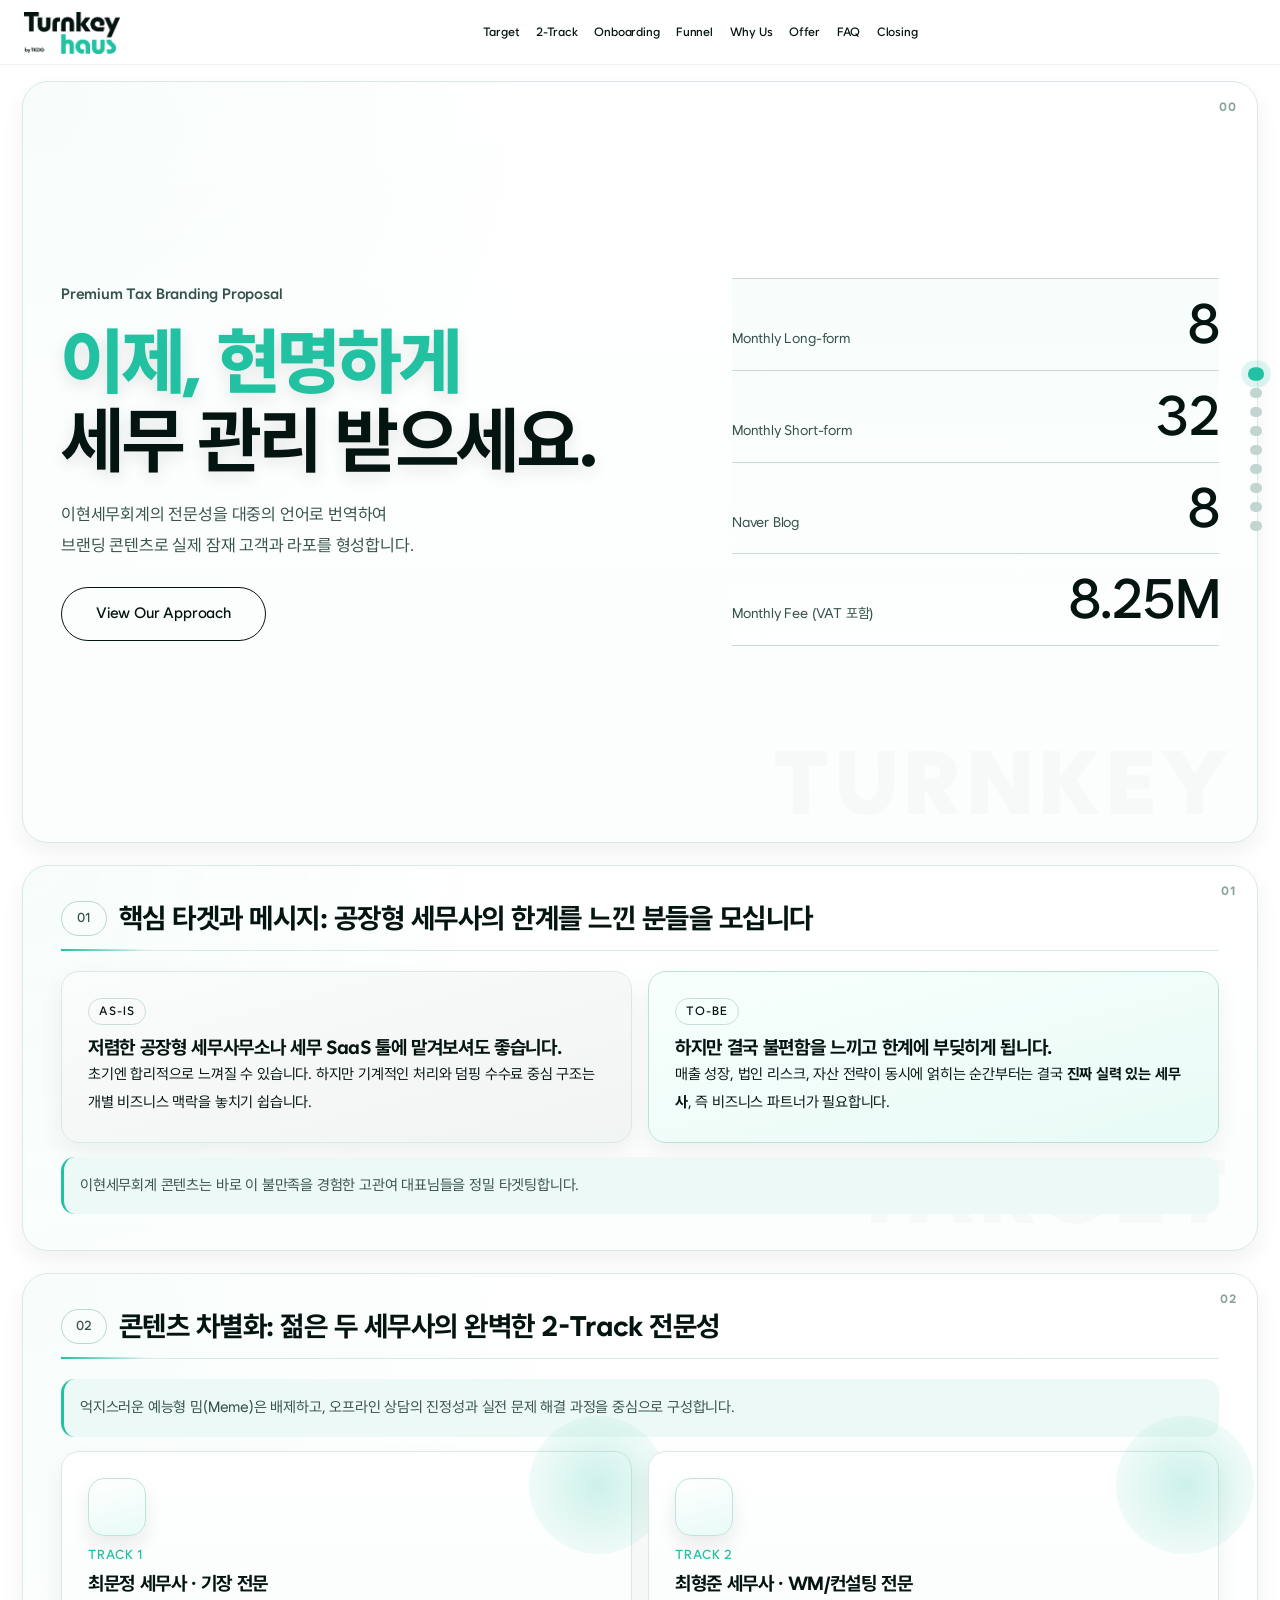
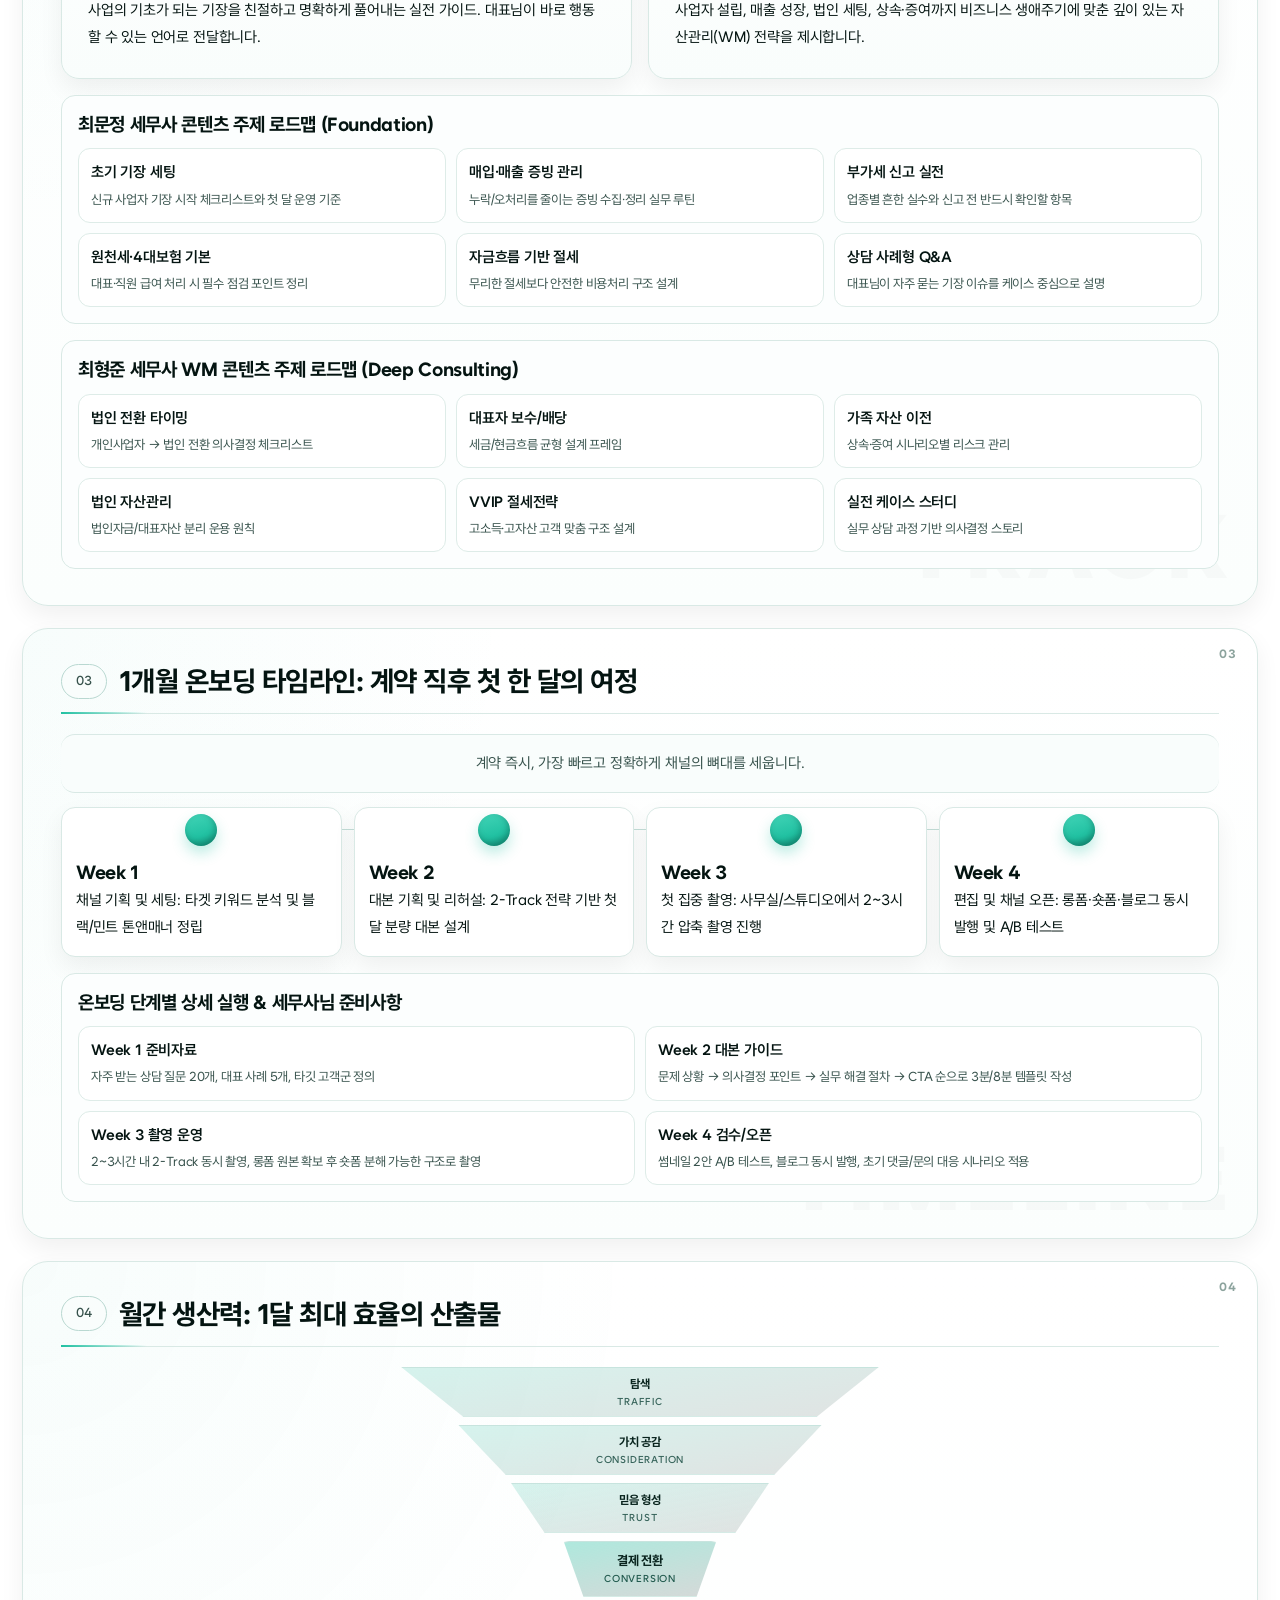
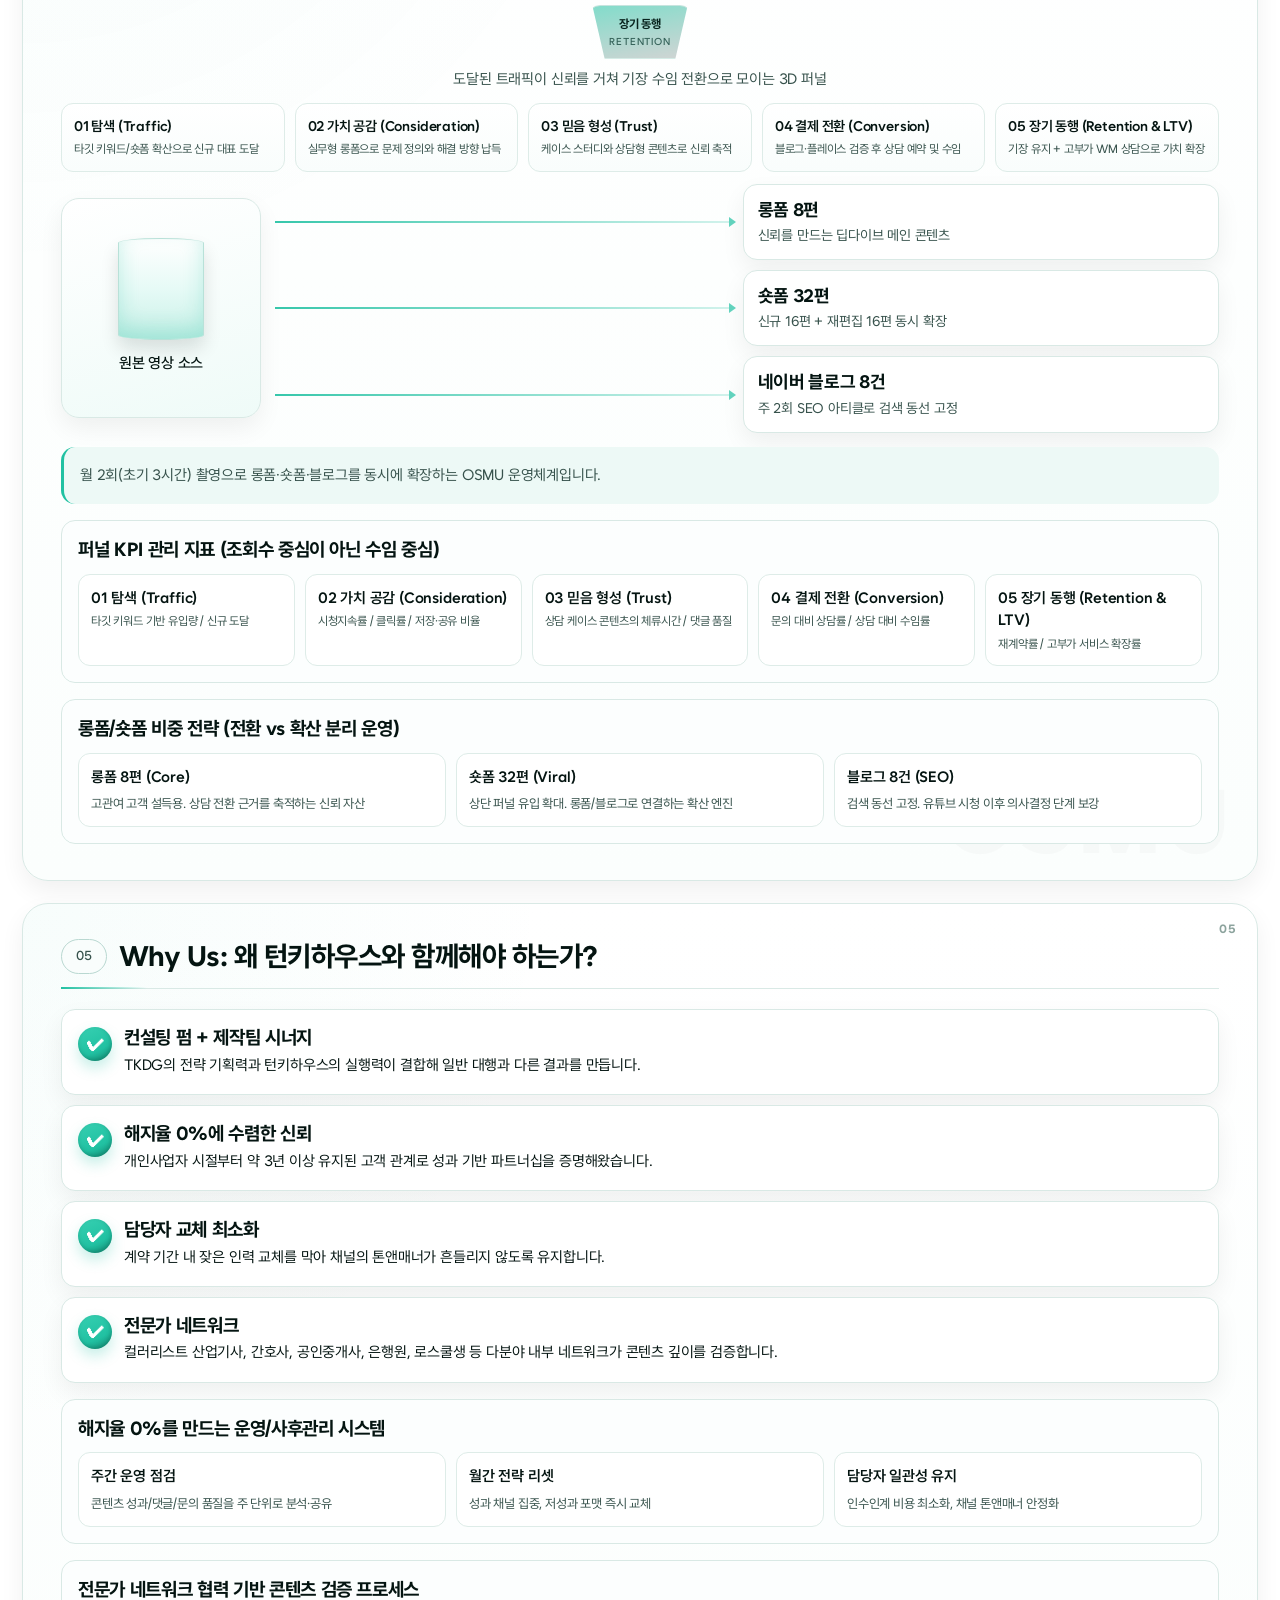
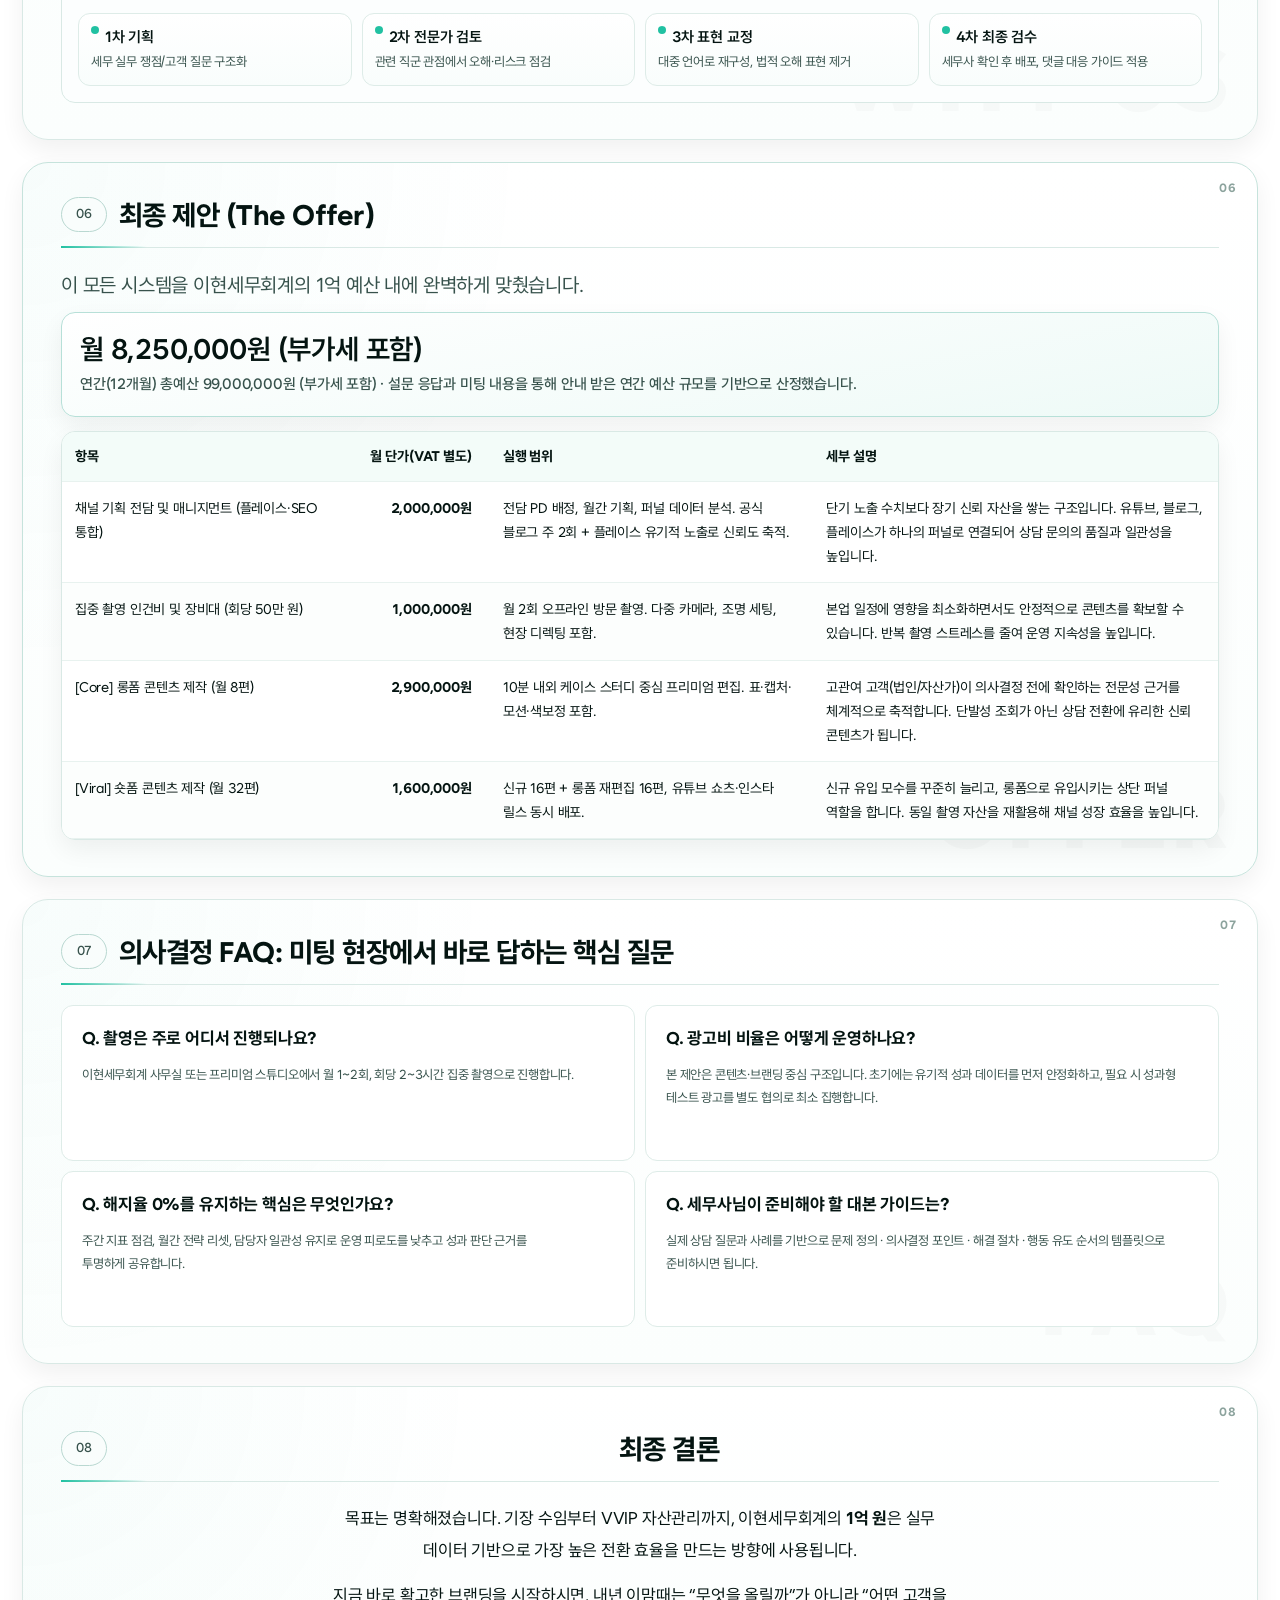
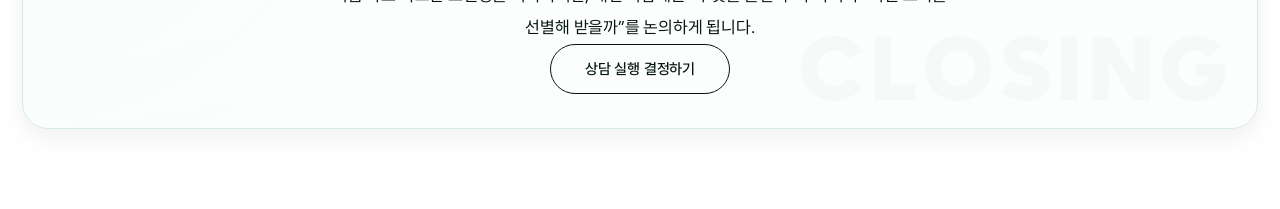
==== leehyun-action-homepage/index.html @ c711d257 "Add files via upload" ====
<!doctype html>
<html lang="ko">
  <head>
    <meta charset="UTF-8" />
    <meta name="viewport" content="width=device-width, initial-scale=1.0" />
    <title>이현세무회계 프리미엄 브랜딩 제안서 | Turnkey haus</title>
    <meta
      name="description"
      content="이현세무회계 프리미엄 브랜딩 제안서. 화이트 미니멀, 3D 시각화, 월간 산출·온보딩·최종 견적까지 한 페이지로 정리한 실행형 제안서입니다."
    />
    <link
      rel="preload"
      href="./assets/fonts/WantedSans-Regular.otf"
      as="font"
      type="font/otf"
    />
    <link
      rel="preload"
      href="./assets/fonts/WantedSans-Medium.otf"
      as="font"
      type="font/otf"
    />
    <link
      rel="preload"
      href="./assets/fonts/WantedSans-Bold.otf"
      as="font"
      type="font/otf"
    />
    <link
      rel="preload"
      href="./assets/img/turnkey-rebranding.png"
      as="image"
      type="image/png"
    />
    <link rel="stylesheet" href="./styles.css" />
  </head>
  <body>
    <div class="scroll-progress" aria-hidden="true">
      <span id="progressBar"></span>
    </div>

    <header class="top-nav" aria-label="섹션 내비게이션">
      <a class="brand" href="#hero" aria-label="Turnkey haus">
        <img
          class="brand__logo"
          src="./assets/img/turnkey-rebranding.png"
          alt="Turnkey haus by TKDG"
        />
      </a>
      <button
        class="top-nav__toggle"
        id="navToggle"
        type="button"
        aria-label="메뉴 열기"
        aria-controls="topMenu"
        aria-expanded="false"
      >
        <span></span>
        <span></span>
        <span></span>
      </button>
      <nav class="top-nav__menu" id="topMenu">
        <a href="#s1">Target</a>
        <a href="#s2">2-Track</a>
        <a href="#s3">Onboarding</a>
        <a href="#s4">Funnel</a>
        <a href="#s5">Why Us</a>
        <a href="#s6">Offer</a>
        <a href="#s7">FAQ</a>
        <a href="#s8">Closing</a>
      </nav>
    </header>

    <nav class="side-rail" id="sideRail" aria-label="섹션 빠른 이동"></nav>

    <main class="page">
      <section
        id="hero"
        class="section hero reveal"
        data-mark="TURNKEY"
        data-step="00"
        data-nav="Main"
      >
        <div class="hero-grid">
          <div class="hero-copy">
            <p class="hero__kicker">Premium Tax Branding Proposal</p>
            <h1 class="hero__headline">
              <span class="hero__line hero__line--accent">이제, 현명하게</span>
              <span class="hero__line">세무 관리 받으세요.</span>
            </h1>
            <p class="hero__sub">
              이현세무회계의 전문성을 대중의 언어로 번역하여<br />
              브랜딩 콘텐츠로 실제 잠재 고객과 라포를 형성합니다.
            </p>
            <a class="hero-cta" href="#s1">View Our Approach</a>
          </div>

          <aside class="hero-stats" aria-label="핵심 수치">
            <article class="hero-stat">
              <p>Monthly Long-form</p>
              <strong>8</strong>
            </article>
            <article class="hero-stat">
              <p>Monthly Short-form</p>
              <strong>32</strong>
            </article>
            <article class="hero-stat">
              <p>Naver Blog</p>
              <strong>8</strong>
            </article>
            <article class="hero-stat">
              <p>Monthly Fee (VAT 포함)</p>
              <strong>8.25M</strong>
            </article>
          </aside>
        </div>
      </section>

      <section
        id="s1"
        class="section reveal"
        data-mark="TARGET"
        data-step="01"
        data-nav="Target"
      >
        <header class="section-head">
          <p class="section-head__num">01</p>
          <h2>핵심 타겟과 메시지: 공장형 세무사의 한계를 느낀 분들을 모십니다</h2>
        </header>

        <div class="ab">
          <article class="ab-card ab-card--asis">
            <p class="ab-card__tag">AS-IS</p>
            <h3>저렴한 공장형 세무사무소나 세무 SaaS 툴에 맡겨보셔도 좋습니다.</h3>
            <p>
              초기엔 합리적으로 느껴질 수 있습니다. 하지만 기계적인 처리와
              덤핑 수수료 중심 구조는 개별 비즈니스 맥락을 놓치기 쉽습니다.
            </p>
          </article>

          <article class="ab-card ab-card--tobe">
            <p class="ab-card__tag">TO-BE</p>
            <h3>하지만 결국 불편함을 느끼고 한계에 부딪히게 됩니다.</h3>
            <p>
              매출 성장, 법인 리스크, 자산 전략이 동시에 얽히는 순간부터는
              결국 <strong>진짜 실력 있는 세무사</strong>, 즉 비즈니스 파트너가
              필요합니다.
            </p>
          </article>
        </div>

        <p class="note">
          이현세무회계 콘텐츠는 바로 이 불만족을 경험한 고관여 대표님들을
          정밀 타겟팅합니다.
        </p>
      </section>

      <section
        id="s2"
        class="section reveal"
        data-mark="TRACK"
        data-step="02"
        data-nav="2-Track"
      >
        <header class="section-head">
          <p class="section-head__num">02</p>
          <h2>콘텐츠 차별화: 젊은 두 세무사의 완벽한 2-Track 전문성</h2>
        </header>
        <p class="note note--top">
          억지스러운 예능형 밈(Meme)은 배제하고, 오프라인 상담의 진정성과
          실전 문제 해결 과정을 중심으로 구성합니다.
        </p>

        <div class="tracks">
          <article class="track-card track-card--foundation">
            <div class="track-card__icon" aria-hidden="true">
              <svg
                class="track-card__icon-svg"
                viewBox="0 0 24 24"
                fill="none"
                xmlns="http://www.w3.org/2000/svg"
              >
                <rect x="3" y="4" width="8.5" height="16" rx="2.2" />
                <rect x="12.5" y="4" width="8.5" height="16" rx="2.2" />
                <path d="M12 5v15" />
              </svg>
            </div>
            <p class="track-card__label">Track 1</p>
            <h3>최문정 세무사 · 기장 전문</h3>
            <p>
              사업의 기초가 되는 기장을 친절하고 명확하게 풀어내는 실전
              가이드. 대표님이 바로 행동할 수 있는 언어로 전달합니다.
            </p>
          </article>

          <article class="track-card track-card--deep">
            <div class="track-card__icon" aria-hidden="true">
              <svg
                class="track-card__icon-svg"
                viewBox="0 0 24 24"
                fill="none"
                xmlns="http://www.w3.org/2000/svg"
              >
                <circle cx="12" cy="6.8" r="2.4" />
                <path d="M9 20h6" />
                <path
                  d="M8.2 20c0-2.2 1-3.9 2-4.9.6-.6.8-1.5.6-2.3l-.4-1.6h3.2l-.4 1.6c-.2.8 0 1.7.6 2.3 1 1 2 2.7 2 4.9"
                />
              </svg>
            </div>
            <p class="track-card__label">Track 2</p>
            <h3>최형준 세무사 · WM/컨설팅 전문</h3>
            <p>
              사업자 설립, 매출 성장, 법인 세팅, 상속·증여까지 비즈니스
              생애주기에 맞춘 깊이 있는 자산관리(WM) 전략을 제시합니다.
            </p>
          </article>
        </div>

        <div class="sub-block">
          <h3>최문정 세무사 콘텐츠 주제 로드맵 (Foundation)</h3>
          <div class="mini-grid mini-grid--3">
            <article>
              <p>초기 기장 세팅</p>
              <span>신규 사업자 기장 시작 체크리스트와 첫 달 운영 기준</span>
            </article>
            <article>
              <p>매입·매출 증빙 관리</p>
              <span>누락/오처리를 줄이는 증빙 수집·정리 실무 루틴</span>
            </article>
            <article>
              <p>부가세 신고 실전</p>
              <span>업종별 흔한 실수와 신고 전 반드시 확인할 항목</span>
            </article>
            <article>
              <p>원천세·4대보험 기본</p>
              <span>대표·직원 급여 처리 시 필수 점검 포인트 정리</span>
            </article>
            <article>
              <p>자금흐름 기반 절세</p>
              <span>무리한 절세보다 안전한 비용처리 구조 설계</span>
            </article>
            <article>
              <p>상담 사례형 Q&A</p>
              <span>대표님이 자주 묻는 기장 이슈를 케이스 중심으로 설명</span>
            </article>
          </div>
        </div>

        <div class="sub-block">
          <h3>최형준 세무사 WM 콘텐츠 주제 로드맵 (Deep Consulting)</h3>
          <div class="mini-grid mini-grid--3">
            <article>
              <p>법인 전환 타이밍</p>
              <span>개인사업자 → 법인 전환 의사결정 체크리스트</span>
            </article>
            <article>
              <p>대표자 보수/배당</p>
              <span>세금/현금흐름 균형 설계 프레임</span>
            </article>
            <article>
              <p>가족 자산 이전</p>
              <span>상속·증여 시나리오별 리스크 관리</span>
            </article>
            <article>
              <p>법인 자산관리</p>
              <span>법인자금/대표자산 분리 운용 원칙</span>
            </article>
            <article>
              <p>VVIP 절세전략</p>
              <span>고소득·고자산 고객 맞춤 구조 설계</span>
            </article>
            <article>
              <p>실전 케이스 스터디</p>
              <span>실무 상담 과정 기반 의사결정 스토리</span>
            </article>
          </div>
        </div>
      </section>

      <section
        id="s3"
        class="section reveal"
        data-mark="TIMELINE"
        data-step="03"
        data-nav="Onboarding"
      >
        <header class="section-head">
          <p class="section-head__num">03</p>
          <h2>1개월 온보딩 타임라인: 계약 직후 첫 한 달의 여정</h2>
        </header>

        <p class="note note--center">
          계약 즉시, 가장 빠르고 정확하게 채널의 뼈대를 세웁니다.
        </p>

        <div class="timeline">
          <article class="timeline-step">
            <h3>Week 1</h3>
            <p>채널 기획 및 세팅: 타겟 키워드 분석 및 블랙/민트 톤앤매너 정립</p>
          </article>
          <article class="timeline-step">
            <h3>Week 2</h3>
            <p>대본 기획 및 리허설: 2-Track 전략 기반 첫 달 분량 대본 설계</p>
          </article>
          <article class="timeline-step">
            <h3>Week 3</h3>
            <p>첫 집중 촬영: 사무실/스튜디오에서 2~3시간 압축 촬영 진행</p>
          </article>
          <article class="timeline-step">
            <h3>Week 4</h3>
            <p>편집 및 채널 오픈: 롱폼·숏폼·블로그 동시 발행 및 A/B 테스트</p>
          </article>
        </div>

        <div class="sub-block">
          <h3>온보딩 단계별 상세 실행 &amp; 세무사님 준비사항</h3>
          <div class="mini-grid mini-grid--2">
            <article>
              <p>Week 1 준비자료</p>
              <span>자주 받는 상담 질문 20개, 대표 사례 5개, 타깃 고객군 정의</span>
            </article>
            <article>
              <p>Week 2 대본 가이드</p>
              <span>
                문제 상황 → 의사결정 포인트 → 실무 해결 절차 → CTA 순으로
                3분/8분 템플릿 작성
              </span>
            </article>
            <article>
              <p>Week 3 촬영 운영</p>
              <span>
                2~3시간 내 2-Track 동시 촬영, 롱폼 원본 확보 후 숏폼 분해 가능한
                구조로 촬영
              </span>
            </article>
            <article>
              <p>Week 4 검수/오픈</p>
              <span>
                썸네일 2안 A/B 테스트, 블로그 동시 발행, 초기 댓글/문의 대응
                시나리오 적용
              </span>
            </article>
          </div>
        </div>
      </section>

      <section
        id="s4"
        class="section reveal"
        data-mark="OSMU"
        data-step="04"
        data-nav="Funnel"
      >
        <header class="section-head">
          <p class="section-head__num">04</p>
          <h2>월간 생산력: 1달 최대 효율의 산출물</h2>
        </header>

        <div class="funnel-wrap">
          <div class="funnel" aria-hidden="true">
            <span class="funnel-layer l1"><em>탐색</em><b>Traffic</b></span>
            <span class="funnel-layer l2"><em>가치 공감</em><b>Consideration</b></span>
            <span class="funnel-layer l3"><em>믿음 형성</em><b>Trust</b></span>
            <span class="funnel-layer l4"><em>결제 전환</em><b>Conversion</b></span>
            <span class="funnel-layer l5"><em>장기 동행</em><b>Retention</b></span>
          </div>
          <p class="funnel-caption">
            도달된 트래픽이 신뢰를 거쳐 기장 수임 전환으로 모이는 3D 퍼널
          </p>
        </div>

        <div class="funnel-stages">
          <article>
            <p>01 탐색 (Traffic)</p>
            <span>타깃 키워드/숏폼 확산으로 신규 대표 도달</span>
          </article>
          <article>
            <p>02 가치 공감 (Consideration)</p>
            <span>실무형 롱폼으로 문제 정의와 해결 방향 납득</span>
          </article>
          <article>
            <p>03 믿음 형성 (Trust)</p>
            <span>케이스 스터디와 상담형 콘텐츠로 신뢰 축적</span>
          </article>
          <article>
            <p>04 결제 전환 (Conversion)</p>
            <span>블로그·플레이스 검증 후 상담 예약 및 수임</span>
          </article>
          <article>
            <p>05 장기 동행 (Retention &amp; LTV)</p>
            <span>기장 유지 + 고부가 WM 상담으로 가치 확장</span>
          </article>
        </div>

        <div class="pipeline">
          <div class="source">
            <span class="source__core"></span>
            <p>원본 영상 소스</p>
          </div>
          <div class="branch branch--1"></div>
          <div class="branch branch--2"></div>
          <div class="branch branch--3"></div>
          <article class="output output--1">
            <h3>롱폼 8편</h3>
            <p>신뢰를 만드는 딥다이브 메인 콘텐츠</p>
          </article>
          <article class="output output--2">
            <h3>숏폼 32편</h3>
            <p>신규 16편 + 재편집 16편 동시 확장</p>
          </article>
          <article class="output output--3">
            <h3>네이버 블로그 8건</h3>
            <p>주 2회 SEO 아티클로 검색 동선 고정</p>
          </article>
        </div>

        <p class="note">
          월 2회(초기 3시간) 촬영으로 롱폼·숏폼·블로그를 동시에 확장하는
          OSMU 운영체계입니다.
        </p>

        <div class="sub-block">
          <h3>퍼널 KPI 관리 지표 (조회수 중심이 아닌 수임 중심)</h3>
          <div class="kpi-row">
            <article>
              <p>01 탐색 (Traffic)</p>
              <span>타깃 키워드 기반 유입량 / 신규 도달</span>
            </article>
            <article>
              <p>02 가치 공감 (Consideration)</p>
              <span>시청지속률 / 클릭률 / 저장·공유 비율</span>
            </article>
            <article>
              <p>03 믿음 형성 (Trust)</p>
              <span>상담 케이스 콘텐츠의 체류시간 / 댓글 품질</span>
            </article>
            <article>
              <p>04 결제 전환 (Conversion)</p>
              <span>문의 대비 상담률 / 상담 대비 수임률</span>
            </article>
            <article>
              <p>05 장기 동행 (Retention &amp; LTV)</p>
              <span>재계약률 / 고부가 서비스 확장률</span>
            </article>
          </div>
        </div>

        <div class="sub-block">
          <h3>롱폼/숏폼 비중 전략 (전환 vs 확산 분리 운영)</h3>
          <div class="mini-grid mini-grid--3">
            <article>
              <p>롱폼 8편 (Core)</p>
              <span>고관여 고객 설득용. 상담 전환 근거를 축적하는 신뢰 자산</span>
            </article>
            <article>
              <p>숏폼 32편 (Viral)</p>
              <span>상단 퍼널 유입 확대. 롱폼/블로그로 연결하는 확산 엔진</span>
            </article>
            <article>
              <p>블로그 8건 (SEO)</p>
              <span>검색 동선 고정. 유튜브 시청 이후 의사결정 단계 보강</span>
            </article>
          </div>
        </div>
      </section>

      <section
        id="s5"
        class="section reveal"
        data-mark="WHY US"
        data-step="05"
        data-nav="Why Us"
      >
        <header class="section-head">
          <p class="section-head__num">05</p>
          <h2>Why Us: 왜 턴키하우스와 함께해야 하는가?</h2>
        </header>

        <div class="checklist">
          <article class="check">
            <p class="check__icon" aria-hidden="true">✔</p>
            <div>
              <h3>컨설팅 펌 + 제작팀 시너지</h3>
              <p>
                TKDG의 전략 기획력과 턴키하우스의 실행력이 결합해 일반 대행과
                다른 결과를 만듭니다.
              </p>
            </div>
          </article>

          <article class="check">
            <p class="check__icon" aria-hidden="true">✔</p>
            <div>
              <h3>해지율 0%에 수렴한 신뢰</h3>
              <p>
                개인사업자 시절부터 약 3년 이상 유지된 고객 관계로 성과 기반
                파트너십을 증명해왔습니다.
              </p>
            </div>
          </article>

          <article class="check">
            <p class="check__icon" aria-hidden="true">✔</p>
            <div>
              <h3>담당자 교체 최소화</h3>
              <p>
                계약 기간 내 잦은 인력 교체를 막아 채널의 톤앤매너가 흔들리지
                않도록 유지합니다.
              </p>
            </div>
          </article>

          <article class="check">
            <p class="check__icon" aria-hidden="true">✔</p>
            <div>
              <h3>전문가 네트워크</h3>
              <p>
                컬러리스트 산업기사, 간호사, 공인중개사, 은행원, 로스쿨생 등
                다분야 내부 네트워크가 콘텐츠 깊이를 검증합니다.
              </p>
            </div>
          </article>
        </div>

        <div class="sub-block">
          <h3>해지율 0%를 만드는 운영/사후관리 시스템</h3>
          <div class="mini-grid mini-grid--3">
            <article>
              <p>주간 운영 점검</p>
              <span>콘텐츠 성과/댓글/문의 품질을 주 단위로 분석·공유</span>
            </article>
            <article>
              <p>월간 전략 리셋</p>
              <span>성과 채널 집중, 저성과 포맷 즉시 교체</span>
            </article>
            <article>
              <p>담당자 일관성 유지</p>
              <span>인수인계 비용 최소화, 채널 톤앤매너 안정화</span>
            </article>
          </div>
        </div>

        <div class="sub-block">
          <h3>전문가 네트워크 협력 기반 콘텐츠 검증 프로세스</h3>
          <div class="process">
            <article><p>1차 기획</p><span>세무 실무 쟁점/고객 질문 구조화</span></article>
            <article><p>2차 전문가 검토</p><span>관련 직군 관점에서 오해·리스크 점검</span></article>
            <article><p>3차 표현 교정</p><span>대중 언어로 재구성, 법적 오해 표현 제거</span></article>
            <article><p>4차 최종 검수</p><span>세무사 확인 후 배포, 댓글 대응 가이드 적용</span></article>
          </div>
        </div>
      </section>

      <section
        id="s6"
        class="section section--offer reveal"
        data-mark="OFFER"
        data-step="06"
        data-nav="Offer"
      >
        <header class="section-head">
          <p class="section-head__num">06</p>
          <h2>최종 제안 (The Offer)</h2>
        </header>

        <p class="offer-lead">
          이 모든 시스템을 이현세무회계의 1억 예산 내에 완벽하게 맞췄습니다.
        </p>

        <div class="offer-total">
          <p class="offer-total__main">월 8,250,000원 (부가세 포함)</p>
          <p class="offer-total__year">
            연간(12개월) 총예산 99,000,000원 (부가세 포함) ·
            설문 응답과 미팅 내용을 통해 안내 받은 연간 예산 규모를 기반으로
            산정했습니다.
          </p>
        </div>

        <div class="table-wrap">
          <table class="offer-table">
            <colgroup>
              <col style="width: 24%" />
              <col style="width: 13%" />
              <col style="width: 28%" />
              <col style="width: 35%" />
            </colgroup>
            <thead>
              <tr>
                <th>항목</th>
                <th>월 단가(VAT 별도)</th>
                <th>실행 범위</th>
                <th>세부 설명</th>
              </tr>
            </thead>
            <tbody>
              <tr>
                <td>채널 기획 전담 및 매니지먼트 (플레이스·SEO 통합)</td>
                <td><span class="cell-money">2,000,000원</span></td>
                <td>
                  전담 PD 배정, 월간 기획, 퍼널 데이터 분석. 공식 블로그 주 2회
                  + 플레이스 유기적 노출로 신뢰도 축적.
                </td>
                <td>
                  단기 노출 수치보다 장기 신뢰 자산을 쌓는 구조입니다. 유튜브,
                  블로그, 플레이스가 하나의 퍼널로 연결되어 상담 문의의 품질과
                  일관성을 높입니다.
                </td>
              </tr>
              <tr>
                <td>집중 촬영 인건비 및 장비대 (회당 50만 원)</td>
                <td><span class="cell-money">1,000,000원</span></td>
                <td>
                  월 2회 오프라인 방문 촬영. 다중 카메라, 조명 세팅, 현장
                  디렉팅 포함.
                </td>
                <td>
                  본업 일정에 영향을 최소화하면서도 안정적으로 콘텐츠를 확보할
                  수 있습니다. 반복 촬영 스트레스를 줄여 운영 지속성을 높입니다.
                </td>
              </tr>
              <tr>
                <td>[Core] 롱폼 콘텐츠 제작 (월 8편)</td>
                <td><span class="cell-money">2,900,000원</span></td>
                <td>
                  10분 내외 케이스 스터디 중심 프리미엄 편집. 표·캡처·모션·색보정
                  포함.
                </td>
                <td>
                  고관여 고객(법인/자산가)이 의사결정 전에 확인하는 전문성
                  근거를 체계적으로 축적합니다. 단발성 조회가 아닌 상담 전환에
                  유리한 신뢰 콘텐츠가 됩니다.
                </td>
              </tr>
              <tr>
                <td>[Viral] 숏폼 콘텐츠 제작 (월 32편)</td>
                <td><span class="cell-money">1,600,000원</span></td>
                <td>
                  신규 16편 + 롱폼 재편집 16편, 유튜브 쇼츠·인스타 릴스 동시
                  배포.
                </td>
                <td>
                  신규 유입 모수를 꾸준히 늘리고, 롱폼으로 유입시키는 상단 퍼널
                  역할을 합니다. 동일 촬영 자산을 재활용해 채널 성장 효율을
                  높입니다.
                </td>
              </tr>
            </tbody>
          </table>
        </div>
      </section>

      <section
        id="s7"
        class="section reveal"
        data-mark="FAQ"
        data-step="07"
        data-nav="FAQ"
      >
        <header class="section-head">
          <p class="section-head__num">07</p>
          <h2>의사결정 FAQ: 미팅 현장에서 바로 답하는 핵심 질문</h2>
        </header>
        <div class="mini-grid mini-grid--2 faq-grid">
          <article>
            <p>Q. 촬영은 주로 어디서 진행되나요?</p>
            <span>
              이현세무회계 사무실 또는 프리미엄 스튜디오에서 월 1~2회,
              회당 2~3시간 집중 촬영으로 진행합니다.
            </span>
          </article>
          <article>
            <p>Q. 광고비 비율은 어떻게 운영하나요?</p>
            <span>
              본 제안은 콘텐츠·브랜딩 중심 구조입니다. 초기에는 유기적 성과
              데이터를 먼저 안정화하고, 필요 시 성과형 테스트 광고를 별도
              협의로 최소 집행합니다.
            </span>
          </article>
          <article>
            <p>Q. 해지율 0%를 유지하는 핵심은 무엇인가요?</p>
            <span>
              주간 지표 점검, 월간 전략 리셋, 담당자 일관성 유지로 운영
              피로도를 낮추고 성과 판단 근거를 투명하게 공유합니다.
            </span>
          </article>
          <article>
            <p>Q. 세무사님이 준비해야 할 대본 가이드는?</p>
            <span>
              실제 상담 질문과 사례를 기반으로 문제 정의 · 의사결정 포인트 ·
              해결 절차 · 행동 유도 순서의 템플릿으로 준비하시면 됩니다.
            </span>
          </article>
        </div>
      </section>

      <section
        id="s8"
        class="section reveal section--closing"
        data-mark="CLOSING"
        data-step="08"
        data-nav="Closing"
      >
        <header class="section-head">
          <p class="section-head__num">08</p>
          <h2>최종 결론</h2>
        </header>
        <p class="closing-copy">
          목표는 명확해졌습니다. 기장 수임부터 VVIP 자산관리까지,
          이현세무회계의 <strong>1억 원</strong>은 실무 데이터 기반으로 가장 높은 전환 효율을
          만드는 방향에 사용됩니다.
        </p>
        <p class="closing-copy">
          지금 바로 확고한 브랜딩을 시작하시면, 내년 이맘때는 “무엇을 올릴까”가
          아니라 “어떤 고객을 선별해 받을까”를 논의하게 됩니다.
        </p>
        <a class="hero-cta" href="#hero">상담 실행 결정하기</a>
      </section>
    </main>

    <script src="./script.js"></script>
  </body>
</html>
---- leehyun-action-homepage/styles.css ----
@font-face {
  font-family: "Wanted Sans";
  src: url("./assets/fonts/WantedSans-Regular.otf") format("opentype");
  font-weight: 400;
  font-style: normal;
  font-display: swap;
}

@font-face {
  font-family: "Wanted Sans";
  src: url("./assets/fonts/WantedSans-Medium.otf") format("opentype");
  font-weight: 500;
  font-style: normal;
  font-display: swap;
}

@font-face {
  font-family: "Wanted Sans";
  src: url("./assets/fonts/WantedSans-SemiBold.otf") format("opentype");
  font-weight: 600;
  font-style: normal;
  font-display: swap;
}

@font-face {
  font-family: "Wanted Sans";
  src: url("./assets/fonts/WantedSans-Bold.otf") format("opentype");
  font-weight: 700;
  font-style: normal;
  font-display: swap;
}

@font-face {
  font-family: "Wanted Sans";
  src: url("./assets/fonts/WantedSans-ExtraBold.otf") format("opentype");
  font-weight: 800;
  font-style: normal;
  font-display: swap;
}

@font-face {
  font-family: "Wanted Sans";
  src: url("./assets/fonts/WantedSans-Black.otf") format("opentype");
  font-weight: 900;
  font-style: normal;
  font-display: swap;
}

:root {
  --white: #ffffff;
  --ink: #041411;
  --ink-soft: #37524c;
  --mint: #21c1a2;
  --mint-soft: #edf9f6;
  --line: #d9e9e5;
  --line-strong: #b9d8d1;
  --shadow-1: 0 10px 24px rgba(4, 20, 17, 0.06);
  --shadow-2: 0 16px 34px rgba(4, 20, 17, 0.1);
  --radius-xl: 26px;
  --radius-lg: 18px;
  --radius-md: 14px;
}

*,
*::before,
*::after {
  box-sizing: border-box;
}

html {
  scroll-behavior: smooth;
}

body {
  margin: 0;
  background: var(--white);
  color: var(--ink);
  font-family: "Wanted Sans", "Pretendard", "Noto Sans KR", sans-serif;
  line-height: 1.8;
  letter-spacing: -0.012em;
  text-rendering: optimizeLegibility;
}

img {
  max-width: 100%;
  height: auto;
  display: block;
}

.scroll-progress {
  position: fixed;
  inset: 0 0 auto;
  height: 3px;
  z-index: 80;
}

.scroll-progress span {
  display: block;
  width: 0;
  height: 100%;
  background: linear-gradient(90deg, var(--ink), var(--mint));
}

.side-rail {
  position: fixed;
  top: 50%;
  right: 18px;
  z-index: 72;
  transform: translateY(-50%);
  display: grid;
  gap: 9px;
}

.side-rail__dot {
  width: 10px;
  height: 10px;
  border-radius: 999px;
  border: 0;
  background: #c2d5d0;
  cursor: pointer;
  transition: transform 0.25s ease, background-color 0.25s ease, box-shadow 0.25s ease;
  position: relative;
}

.side-rail__dot:hover,
.side-rail__dot.is-active {
  background: var(--mint);
  transform: scale(1.35);
  box-shadow: 0 0 0 5px rgba(33, 193, 162, 0.14);
}

.side-rail__dot::after {
  content: attr(data-label);
  position: absolute;
  right: 22px;
  top: 50%;
  transform: translateY(-50%);
  padding: 5px 9px;
  border-radius: 8px;
  background: var(--ink);
  color: #fff;
  font-size: 11px;
  line-height: 1.3;
  letter-spacing: 0.01em;
  opacity: 0;
  pointer-events: none;
  transition: opacity 0.2s ease;
  white-space: nowrap;
}

.side-rail__dot:hover::after {
  opacity: 1;
}

.top-nav {
  position: sticky;
  top: 0;
  z-index: 50;
  display: grid;
  grid-template-columns: auto 1fr;
  align-items: center;
  gap: 24px;
  padding: 12px 24px 10px;
  background: rgba(255, 255, 255, 0.94);
  backdrop-filter: blur(8px);
  border-bottom: 1px solid #edf4f2;
}

.top-nav__toggle {
  display: none;
  width: 38px;
  height: 34px;
  border: 1px solid #d7e8e3;
  border-radius: 10px;
  background: #fff;
  padding: 7px 8px;
  cursor: pointer;
  align-items: center;
  justify-content: center;
  gap: 4px;
  flex-direction: column;
}

.top-nav__toggle span {
  width: 100%;
  height: 1.8px;
  border-radius: 999px;
  background: var(--ink);
  transition: transform 0.25s ease, opacity 0.2s ease;
}

.top-nav__toggle.is-open span:nth-child(1) {
  transform: translateY(5.8px) rotate(45deg);
}

.top-nav__toggle.is-open span:nth-child(2) {
  opacity: 0;
}

.top-nav__toggle.is-open span:nth-child(3) {
  transform: translateY(-5.8px) rotate(-45deg);
}

.brand {
  text-decoration: none;
  display: inline-block;
  line-height: 0;
}

.brand__logo {
  width: clamp(96px, 6.4vw, 116px);
  height: auto;
  display: block;
  object-fit: contain;
}

.top-nav__menu {
  display: flex;
  justify-content: center;
  gap: clamp(10px, 1.3vw, 18px);
  flex-wrap: nowrap;
}

.top-nav__menu a {
  text-decoration: none;
  color: var(--ink);
  padding: 4px 0;
  font-size: clamp(12px, 0.78vw, 14px);
  line-height: 1.4;
  font-weight: 500;
  border-bottom: 2px solid transparent;
  transition: all 0.2s ease;
  white-space: nowrap;
}

.top-nav__menu a:hover,
.top-nav__menu a.is-active {
  border-color: var(--ink);
}

.page {
  width: min(1320px, calc(100vw - 44px));
  margin: 16px auto 80px;
}

.section {
  position: relative;
  overflow: hidden;
  margin-bottom: 22px;
  padding: 34px 38px 36px;
  border-radius: var(--radius-xl);
  border: 1px solid var(--line);
  background:
    radial-gradient(circle at 0% 0%, rgba(33, 193, 162, 0.035), transparent 36%),
    linear-gradient(180deg, #ffffff, #fbfefd);
  box-shadow: var(--shadow-1);
  min-height: auto;
}


.section > * {
  position: relative;
  z-index: 1;
}
.section::after {
  content: attr(data-mark);
  position: absolute;
  right: 24px;
  bottom: 14px;
  font-size: clamp(44px, 7vw, 120px);
  line-height: 1;
  font-weight: 900;
  letter-spacing: 0.04em;

  /* 더 옅게 (가독성 개선) */
  color: rgba(4, 20, 17, 0.02);

  /* 섹션 콘텐츠 뒤로 확실히 */
  z-index: 0;

  pointer-events: none;
  user-select: none;
}

.section::before {

  content: attr(data-step);
  position: absolute;
  top: 18px;
  right: 20px;
  font-size: 12px;
  line-height: 1.2;
  font-weight: 700;
  letter-spacing: 0.1em;
  color: #8ca39d;
  z-index: 2;
}

.hero {
  min-height: clamp(560px, calc(100vh - 120px), 760px);
  display: block;
  padding-top: 0;
  padding-bottom: 0;
}

.hero-grid {
  display: grid;
  grid-template-columns: 1.12fr 0.88fr;
  align-items: center;
  gap: clamp(24px, 4vw, 58px);
  min-height: inherit;
}

.hero-grid > *,
.ab > *,
.tracks > *,
.timeline > *,
.mini-grid > *,
.kpi-row > *,
.process > *,
.funnel-stages > *,
.pipeline > * {
  min-width: 0;
}

.hero-copy {
  display: grid;
  gap: 18px;
}

.hero__kicker {
  margin: 0;
  font-size: clamp(15px, 1.05vw, 18px);
  line-height: 1.5;
  font-weight: 600;
  color: var(--ink-soft);
}

.hero__headline {
  margin: 0;
  max-width: 15ch;
  font-size: clamp(46px, 5.7vw, 92px);
  line-height: 1.08;
  font-weight: 700;
  letter-spacing: -0.032em;
  text-wrap: balance;
  text-shadow: 0 6px 16px rgba(4, 20, 17, 0.1);
}

.hero__line {
  display: block;
}

.hero__line--accent {
  color: var(--mint);
  font-weight: 800;
}

.hero__sub {
  max-width: 40ch;
  margin: 0;
  color: var(--ink-soft);
  font-size: clamp(17px, 1.05vw, 19px);
  line-height: 1.84;
}

.hero-cta {
  width: fit-content;
  margin-top: 8px;
  padding: 15px 34px;
  border: 1px solid var(--ink);
  border-radius: 999px;
  color: var(--ink);
  text-decoration: none;
  font-size: clamp(15px, 0.95vw, 17px);
  line-height: 1.45;
  font-weight: 500;
  transition: all 0.25s ease;
}

.hero-cta:hover {
  background: var(--ink);
  color: #fff;
}

.hero-stats {
  margin-left: auto;
  width: min(540px, 100%);
  border-top: 1px solid #c9dad6;
  background: linear-gradient(180deg, rgba(33, 193, 162, 0.03), rgba(255, 255, 255, 0.66));
}

.hero-stat {
  padding: 20px 0;
  border-bottom: 1px solid #c9dad6;
  display: grid;
  grid-template-columns: 1fr auto;
  align-items: end;
  gap: 12px;
}

.hero-stat p {
  font-size: clamp(14px, 1vw, 16px);
  line-height: 1.55;
  font-weight: 400;
  color: var(--ink-soft);
}

.hero-stat strong {
  font-size: clamp(38px, 4.3vw, 62px);
  line-height: 0.92;
  letter-spacing: -0.03em;
  font-weight: 500;
}

.section-head {
  display: grid;
  grid-template-columns: auto 1fr;
  gap: 12px;
  align-items: center;
  margin-bottom: 20px;
  padding-bottom: 14px;
  border-bottom: 1px solid var(--line);
  position: relative;
}

.section-head::after {
  content: "";
  position: absolute;
  left: 0;
  bottom: -1px;
  width: 86px;
  height: 2px;
  background: linear-gradient(90deg, var(--mint), rgba(33, 193, 162, 0));
}

.section-head__num {
  margin: 0;
  min-width: 46px;
  text-align: center;
  padding: 8px 10px;
  border: 1px solid var(--line-strong);
  border-radius: 999px;
  font-size: 13px;
  line-height: 1.3;
  font-weight: 500;
  color: var(--ink-soft);
  background: #f9fdfc;
}

h2,
h3 {
  margin: 0;
  letter-spacing: -0.018em;
}

h2 {
  font-size: clamp(28px, 2.2vw, 38px);
  line-height: 1.28;
  font-weight: 700;
}

h3 {
  font-size: clamp(19px, 1.45vw, 25px);
  line-height: 1.4;
  font-weight: 650;
}

p,
li,
th,
td {
  margin: 0;
  font-size: clamp(15px, 0.95vw, 17px);
  line-height: 1.82;
}

.ab {
  display: grid;
  grid-template-columns: repeat(2, minmax(0, 1fr));
  gap: 16px;
}

.ab-card {
  padding: 26px;
  border-radius: var(--radius-lg);
  border: 1px solid var(--line);
  box-shadow: var(--shadow-1);
  transform-style: preserve-3d;
  transition: transform 0.3s ease, box-shadow 0.3s ease;
}

.ab-card:hover {
  transform: translateY(-4px) rotateX(1.1deg);
  box-shadow: var(--shadow-2);
}

.ab-card__tag {
  width: fit-content;
  margin-bottom: 10px;
  padding: 4px 10px;
  border-radius: 999px;
  border: 1px solid #c8ddd8;
  font-size: 12px;
  line-height: 1.4;
  font-weight: 500;
  letter-spacing: 0.08em;
}

.ab-card--asis {
  background: linear-gradient(165deg, #fbfcfc, #f0f4f3);
}

.ab-card--tobe {
  border-color: #b9e2d9;
  background: linear-gradient(165deg, #f8fffd, #e8fbf6);
}

.ab-card strong {
  color: var(--ink);
}

.note {
  margin-top: 14px;
  padding: 15px 16px;
  border-radius: var(--radius-md);
  border-left: 3px solid var(--mint);
  background: var(--mint-soft);
  color: var(--ink-soft);
  font-weight: 400;
}

.note--top {
  margin-top: 0;
  margin-bottom: 14px;
}

.note--center {
  text-align: center;
  border-left: 0;
  border-top: 1px solid var(--line);
  border-bottom: 1px solid var(--line);
  background: #f9fdfc;
}

.sub-block {
  margin-top: 16px;
  padding: 16px;
  border: 1px solid var(--line);
  border-radius: var(--radius-md);
  background: #fcfefe;
}

.sub-block h3 {
  margin-bottom: 10px;
}

.mini-grid {
  display: grid;
  gap: 10px;
}

.mini-grid--2 {
  grid-template-columns: repeat(2, minmax(0, 1fr));
}

.mini-grid--3 {
  grid-template-columns: repeat(3, minmax(0, 1fr));
}

.mini-grid article {
  padding: 12px;
  border: 1px solid #deece8;
  border-radius: 12px;
  background: #fff;
}

.mini-grid article p {
  font-weight: 600;
  line-height: 1.55;
}

.mini-grid article span {
  display: block;
  margin-top: 4px;
  color: var(--ink-soft);
  font-size: clamp(13px, 0.88vw, 15px);
  line-height: 1.62;
}

.kpi-row {
  display: grid;
  grid-template-columns: repeat(5, minmax(0, 1fr));
  gap: 10px;
}

.kpi-row article {
  padding: 12px;
  border: 1px solid #deece8;
  border-radius: 12px;
  background: #fff;
}

.kpi-row p {
  font-weight: 600;
  line-height: 1.5;
}

.kpi-row span {
  display: block;
  margin-top: 3px;
  color: var(--ink-soft);
  font-size: clamp(12px, 0.83vw, 14px);
  line-height: 1.55;
}

.process {
  display: grid;
  grid-template-columns: repeat(4, minmax(0, 1fr));
  gap: 10px;
}

.process article {
  padding: 12px;
  border: 1px solid #deece8;
  border-radius: 12px;
  background: linear-gradient(180deg, #fff, #f9fdfc);
  position: relative;
}

.process article::before {
  content: "";
  position: absolute;
  top: 12px;
  left: 12px;
  width: 8px;
  height: 8px;
  border-radius: 999px;
  background: var(--mint);
}

.process p {
  padding-left: 14px;
  font-weight: 600;
  line-height: 1.5;
}

.process span {
  display: block;
  margin-top: 3px;
  color: var(--ink-soft);
  font-size: clamp(13px, 0.88vw, 15px);
  line-height: 1.6;
}

.section--closing {
  text-align: center;
  padding-top: 44px;
  padding-bottom: 44px;
}

.closing-copy {
  max-width: 56ch;
  margin: 0 auto 12px;
  font-size: clamp(17px, 1.08vw, 21px);
  line-height: 1.9;
  word-break: keep-all;
  text-wrap: pretty;
}

.closing-copy strong {
  font-weight: 700;
  color: var(--ink);
}

.tracks {
  display: grid;
  grid-template-columns: repeat(2, minmax(0, 1fr));
  gap: 16px;
}

.track-card {
  position: relative;
  padding: 26px;
  border-radius: var(--radius-lg);
  border: 1px solid var(--line);
  background: linear-gradient(180deg, #ffffff, #f9fdfc);
  box-shadow: var(--shadow-1);
}

.track-card::before {
  content: "";
  position: absolute;
  top: -36px;
  right: -36px;
  width: 138px;
  height: 138px;
  border-radius: 999px;
  background: radial-gradient(circle, rgba(33, 193, 162, 0.22), rgba(33, 193, 162, 0));
}

.track-card__icon {
  width: 58px;
  height: 58px;
  border-radius: 16px;
  border: 1px solid #bfe4db;
  background: linear-gradient(165deg, #ffffff, #e8fbf7);
  box-shadow: 0 10px 20px rgba(4, 20, 17, 0.08);
  display: grid;
  place-items: center;
  font-size: 14px;
  line-height: 1.4;
  font-weight: 600;
  color: var(--ink);
  margin-bottom: 10px;
}

.track-card__label {
  margin-bottom: 6px;
  font-size: 13px;
  line-height: 1.45;
  font-weight: 500;
  letter-spacing: 0.07em;
  text-transform: uppercase;
  color: var(--mint);
}

.timeline {
  position: relative;
  display: grid;
  grid-template-columns: repeat(4, minmax(0, 1fr));
  gap: 12px;
  margin-top: 14px;
}

.timeline::before {
  content: "";
  position: absolute;
  top: 22px;
  left: 6%;
  right: 6%;
  height: 1px;
  background: #c5dfd9;
}

.timeline-step {
  position: relative;
  padding: 52px 14px 14px;
  border: 1px solid var(--line);
  border-radius: var(--radius-md);
  background: #ffffff;
  box-shadow: var(--shadow-1);
}

.timeline-step::before {
  content: "";
  position: absolute;
  top: 6px;
  left: 50%;
  width: 32px;
  height: 32px;
  border-radius: 999px;
  transform: translateX(-50%);
  background: linear-gradient(165deg, #42d4b7, #21c1a2 65%, #179c82);
  box-shadow:
    0 7px 14px rgba(33, 193, 162, 0.3),
    inset -2px -3px 6px rgba(3, 65, 54, 0.35);
  animation: pulseMint 2.6s ease-in-out infinite;
}

.timeline-step:nth-child(2)::before {
  animation-delay: 0.2s;
}

.timeline-step:nth-child(3)::before {
  animation-delay: 0.4s;
}

.timeline-step:nth-child(4)::before {
  animation-delay: 0.6s;
}

.funnel-wrap {
  display: grid;
  justify-items: center;
  gap: 8px;
}

.funnel {
  width: min(520px, 76vw);
  display: grid;
  justify-items: center;
  gap: 8px;
}

.funnel-layer {
  display: grid;
  align-content: center;
  justify-items: center;
  height: 50px;
  gap: 2px;
  color: #08231d;
  border-radius: 12px;
  border: 1px solid #c7e4de;
  box-shadow: var(--shadow-1);
  clip-path: polygon(4% 0, 96% 0, 84% 100%, 16% 100%);
  background: linear-gradient(170deg, rgba(33, 193, 162, 0.18), rgba(4, 20, 17, 0.12));
  transition: transform 0.2s ease, box-shadow 0.2s ease;
}

.funnel-layer:hover {
  transform: translateY(-2px) scale(1.02);
  box-shadow: var(--shadow-2);
}

.funnel-layer em {
  font-size: clamp(12px, 0.84vw, 14px);
  line-height: 1.3;
  font-style: normal;
  font-weight: 700;
}

.funnel-layer b {
  font-size: clamp(10px, 0.72vw, 12px);
  line-height: 1.2;
  letter-spacing: 0.08em;
  text-transform: uppercase;
  font-weight: 500;
  color: #356259;
}

.funnel-layer.l1 {
  width: 100%;
}

.funnel-layer.l2 {
  width: 76%;
}

.funnel-layer.l3 {
  width: 54%;
}

.funnel-layer.l4 {
  width: 32%;
  background: linear-gradient(170deg, rgba(33, 193, 162, 0.36), rgba(4, 20, 17, 0.16));
  height: 56px;
}

.funnel-layer.l4 em {
  font-size: clamp(13px, 0.92vw, 15px);
}

.funnel-layer.l4 b {
  color: #20594d;
}

.funnel-layer.l5 {
  width: 20%;
  background: linear-gradient(170deg, rgba(33, 193, 162, 0.56), rgba(4, 20, 17, 0.18));
  height: 54px;
}

.funnel-caption {
  color: var(--ink-soft);
  font-size: clamp(15px, 1.08vw, 18px);
  line-height: 1.72;
}

.funnel-stages {
  margin-top: 10px;
  display: grid;
  grid-template-columns: repeat(5, minmax(0, 1fr));
  gap: 10px;
}

.funnel-stages article {
  padding: 12px;
  border: 1px solid #deece8;
  border-radius: 12px;
  background: linear-gradient(180deg, #fff, #f9fdfc);
}

.funnel-stages article p {
  font-size: clamp(14px, 0.92vw, 16px);
  line-height: 1.52;
  font-weight: 600;
}

.funnel-stages article span {
  display: block;
  margin-top: 3px;
  color: var(--ink-soft);
  font-size: clamp(12px, 0.78vw, 14px);
  line-height: 1.55;
}

.pipeline {
  margin-top: 12px;
  display: grid;
  grid-template-columns: 200px 1fr 1.05fr;
  grid-template-rows: repeat(3, minmax(0, 1fr));
  gap: 10px 14px;
  align-items: center;
}

.source {
  grid-row: 1 / 4;
  border: 1px solid var(--line);
  border-radius: var(--radius-lg);
  background: linear-gradient(165deg, #ffffff, #effbf8);
  box-shadow: var(--shadow-1);
  padding: 16px;
  display: grid;
  justify-items: center;
  align-content: center;
  gap: 10px;
  min-height: 220px;
}

.source__core {
  width: 86px;
  height: 102px;
  border-radius: 999px / 110px;
  border: 1px solid #b8e1d8;
  background: linear-gradient(180deg, #ffffff 0%, #e6faf6 50%, #c8f0e7 100%);
  box-shadow:
    inset 0 -10px 20px rgba(33, 193, 162, 0.24),
    0 10px 18px rgba(4, 20, 17, 0.12);
}

.source p {
  font-weight: 500;
  text-align: center;
}

.branch {
  position: relative;
  height: 2px;
  background: linear-gradient(90deg, rgba(33, 193, 162, 0.9), rgba(33, 193, 162, 0.2));
}

.branch::after {
  content: "";
  position: absolute;
  top: -4px;
  right: -7px;
  border-top: 5px solid transparent;
  border-bottom: 5px solid transparent;
  border-left: 7px solid rgba(33, 193, 162, 0.7);
}

.branch--1 {
  grid-column: 2;
  grid-row: 1;
}

.branch--2 {
  grid-column: 2;
  grid-row: 2;
}

.branch--3 {
  grid-column: 2;
  grid-row: 3;
}

.output {
  border: 1px solid var(--line);
  border-radius: var(--radius-md);
  background: #ffffff;
  box-shadow: var(--shadow-1);
  padding: 12px 14px;
}

.output h3 {
  font-size: clamp(18px, 1.35vw, 24px);
}

.output p {
  margin-top: 2px;
  font-size: clamp(14px, 0.95vw, 16px);
  line-height: 1.66;
  color: var(--ink-soft);
}

.output--1 {
  grid-column: 3;
  grid-row: 1;
}

.output--2 {
  grid-column: 3;
  grid-row: 2;
}

.output--3 {
  grid-column: 3;
  grid-row: 3;
}

.checklist {
  display: grid;
  gap: 10px;
}

.check {
  display: grid;
  grid-template-columns: auto 1fr;
  gap: 12px;
  border: 1px solid var(--line);
  border-radius: var(--radius-md);
  background: #ffffff;
  box-shadow: var(--shadow-1);
  padding: 15px 16px;
}

.check__icon {
  width: 34px;
  height: 34px;
  margin-top: 2px;
  border-radius: 999px;
  display: grid;
  place-items: center;
  color: #ffffff;
  font-size: 17px;
  line-height: 1;
  font-weight: 700;
  background: linear-gradient(155deg, #37d0b2, #21c1a2 65%, #16937a);
  box-shadow:
    0 7px 14px rgba(33, 193, 162, 0.25),
    inset -1px -2px 4px rgba(3, 68, 57, 0.3);
}

.section--offer {
  border-color: #c6e3dc;
}

.offer-lead {
  margin-bottom: 10px;
  font-size: clamp(20px, 1.45vw, 25px);
  line-height: 1.74;
  color: var(--ink-soft);
}

.offer-total {
  margin-bottom: 14px;
  padding: 18px;
  border-radius: var(--radius-md);
  border: 1px solid #b7e0d8;
  background: linear-gradient(170deg, #ffffff, #eefaf7);
  box-shadow: var(--shadow-1);
}

.offer-total__main {
  font-size: clamp(28px, 2.2vw, 35px);
  line-height: 1.28;
  font-weight: 600;
}

.offer-total__sub {
  font-size: clamp(20px, 1.45vw, 24px);
  line-height: 1.52;
  font-weight: 500;
  color: var(--mint);
}

.offer-total__year {
  margin-top: 5px;
  font-size: clamp(15px, 1.03vw, 18px);
  line-height: 1.68;
  color: var(--ink-soft);
  font-weight: 500;
}

.faq-grid article p {
  font-size: clamp(17px, 1.06vw, 20px);
  line-height: 1.52;
  font-weight: 700;
  word-break: keep-all;
}

.faq-grid article {
  padding: 20px 20px 18px;
  min-height: 156px;
  display: grid;
  align-content: start;
  gap: 7px;
}

.faq-grid article span {
  line-height: 1.78;
  word-break: keep-all;
  text-wrap: pretty;
}

.table-wrap {
  overflow-x: auto;
  border: 1px solid var(--line);
  border-radius: var(--radius-md);
  background: #ffffff;
}

table {
  width: 100%;
  min-width: 980px;
  border-collapse: collapse;
}

.offer-table {
  min-width: 1080px;
  table-layout: fixed;
}

th,
td {
  vertical-align: top;
  text-align: left;
  padding: 14px 13px;
  border-bottom: 1px solid #e8f2ef;
}

thead th {
  background: #f3fcf9;
  font-size: clamp(14px, 1vw, 16px);
  line-height: 1.54;
  font-weight: 700;
}

tbody td {
  font-size: clamp(14px, 0.98vw, 16px);
  line-height: 1.72;
}

.offer-table th,
.offer-table td {
  word-break: keep-all;
  overflow-wrap: break-word;
}

.offer-table th:nth-child(2),
.offer-table td:nth-child(2) {
  text-align: right;
  white-space: nowrap;
  padding-right: 18px;
}

.offer-table th:nth-child(2) {
  letter-spacing: -0.01em;
}

.cell-money {
  display: inline-block;
  white-space: nowrap;
  font-weight: 700;
  font-variant-numeric: tabular-nums;
}

tbody tr:nth-child(even) {
  background: #fcfefd;
}

.section--offer .table-wrap {
  box-shadow: var(--shadow-1);
}

@supports not (backdrop-filter: blur(8px)) {
  .top-nav {
    background: #ffffff;
  }
}

@supports not (clip-path: polygon(4% 0, 96% 0, 84% 100%, 16% 100%)) {
  .funnel-layer {
    clip-path: none;
    border-radius: 999px;
  }
}

.has-js .reveal {
  opacity: 0;
  transform: translateY(22px);
  transition: opacity 0.6s ease, transform 0.6s ease;
}

.has-js .reveal.is-visible {
  opacity: 1;
  transform: translateY(0);
}

@keyframes pulseMint {
  0%,
  100% {
    transform: translateX(-50%) scale(1);
  }
  50% {
    transform: translateX(-50%) scale(1.06);
  }
}

@media (max-width: 1120px) {
  .page {
    width: calc(100vw - 20px);
    margin: 10px auto 60px;
  }

  .top-nav {
    grid-template-columns: auto 1fr;
    gap: 10px;
    padding: 10px 14px 9px;
  }

  .top-nav__menu {
    justify-content: center;
    flex-wrap: wrap;
    gap: 10px 14px;
  }

  .section {
    padding: 28px 20px;
    min-height: auto;
  }

  .ab,
  .tracks,
  .timeline,
  .funnel-stages,
  .mini-grid--2,
  .mini-grid--3,
  .kpi-row,
  .process {
    grid-template-columns: 1fr;
  }

  .timeline::before {
    display: none;
  }

  .pipeline {
    grid-template-columns: 1fr;
    grid-template-rows: auto;
  }

  .hero-grid {
    grid-template-columns: 1fr;
    align-items: center;
    gap: 24px;
  }

  .hero-copy {
    gap: 14px;
  }

  .side-rail {
    display: none;
  }

  .hero-stat strong {
    font-size: clamp(42px, 9vw, 72px);
  }

  .source,
  .branch,
  .output {
    grid-column: auto;
    grid-row: auto;
  }

  .branch {
    height: 16px;
    background: transparent;
  }

  .branch::after {
    display: none;
  }
}

@media (max-width: 760px) {
  .brand__logo {
    width: 98px;
  }

  .top-nav {
    position: sticky;
    grid-template-columns: auto auto;
    justify-content: space-between;
    align-items: center;
    gap: 8px;
    padding: 10px 12px;
  }

  .top-nav__toggle {
    display: inline-flex;
  }

  .top-nav__menu {
    position: absolute;
    top: calc(100% + 6px);
    left: 10px;
    right: 10px;
    z-index: 60;
    background: rgba(255, 255, 255, 0.98);
    border: 1px solid #ddece8;
    border-radius: 14px;
    box-shadow: 0 12px 24px rgba(4, 20, 17, 0.1);
    padding: 10px;
    display: grid;
    grid-template-columns: 1fr;
    gap: 7px;
    opacity: 0;
    pointer-events: none;
    transform: translateY(-6px) scale(0.98);
    transition: opacity 0.2s ease, transform 0.2s ease;
  }

  .top-nav__menu.is-open {
    opacity: 1;
    pointer-events: auto;
    transform: translateY(0) scale(1);
  }

  .top-nav__menu a {
    font-size: 14px;
    border: 1px solid #e2efeb;
    border-radius: 10px;
    padding: 9px 10px;
    text-align: left;
    background: #fff;
  }

  .hero {
    min-height: 74vh;
  }

  .hero__headline {
    font-size: clamp(45px, 12vw, 74px);
  }

  .hero__sub {
    max-width: 100%;
    font-size: 18px;
  }

  .faq-grid article {
    min-height: auto;
    padding: 14px 14px 13px;
    gap: 6px;
  }

  .faq-grid article p {
    font-size: 16px;
  }

  .faq-grid article span {
    line-height: 1.7;
  }

  .closing-copy {
    max-width: 100%;
    font-size: clamp(16px, 4.4vw, 19px);
    line-height: 1.78;
  }

  .section::after {
    font-size: 64px;
    right: 14px;
  }
}

@media (prefers-reduced-motion: reduce) {
  * {
    animation: none !important;
    transition: none !important;
    scroll-behavior: auto !important;
  }
}

@media print {
  body {
    background: #fff;
  }

  .top-nav,
  .scroll-progress {
    display: none !important;
  }

  .page {
    width: 100%;
    margin: 0;
  }

  .section {
    break-after: page;
    min-height: auto;
    box-shadow: none;
    border: 1px solid #e6efec;
    margin: 0 0 10mm;
  }

  .has-js .reveal {
    opacity: 1 !important;
    transform: none !important;
  }
}
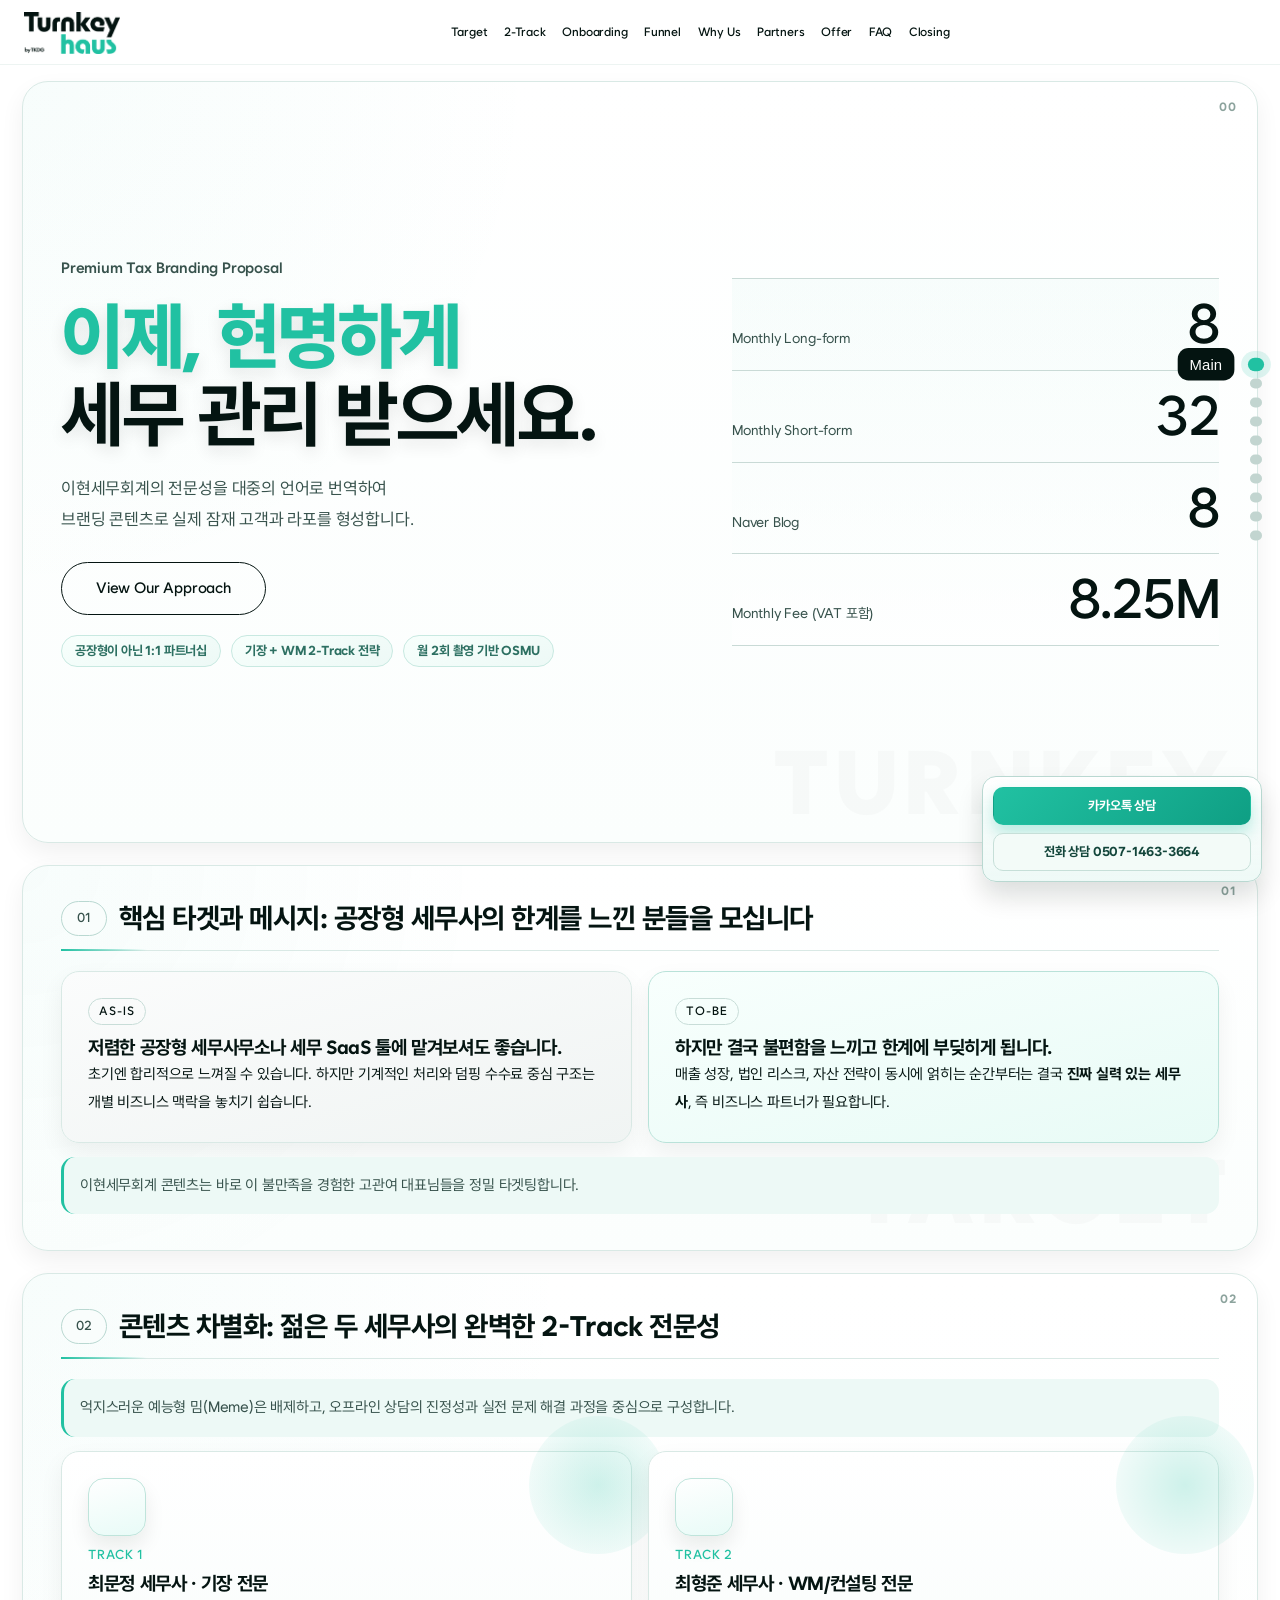
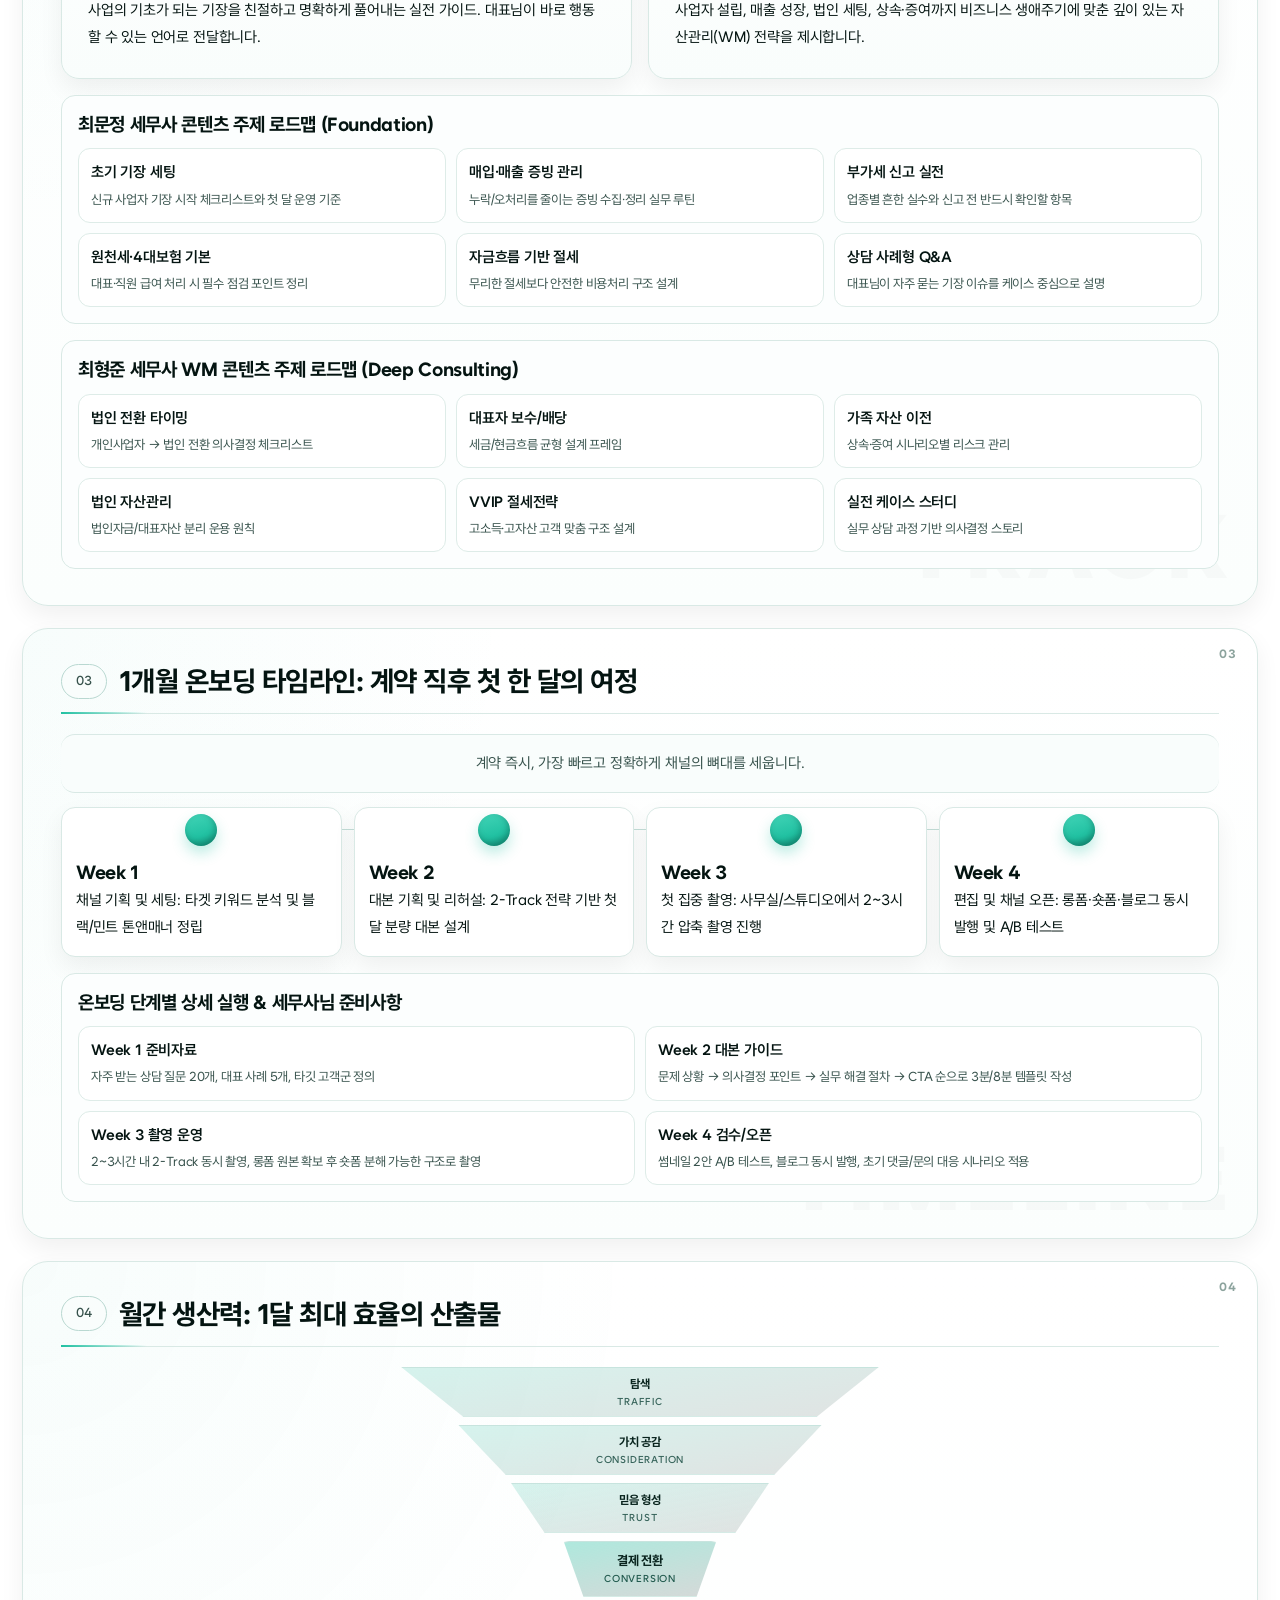
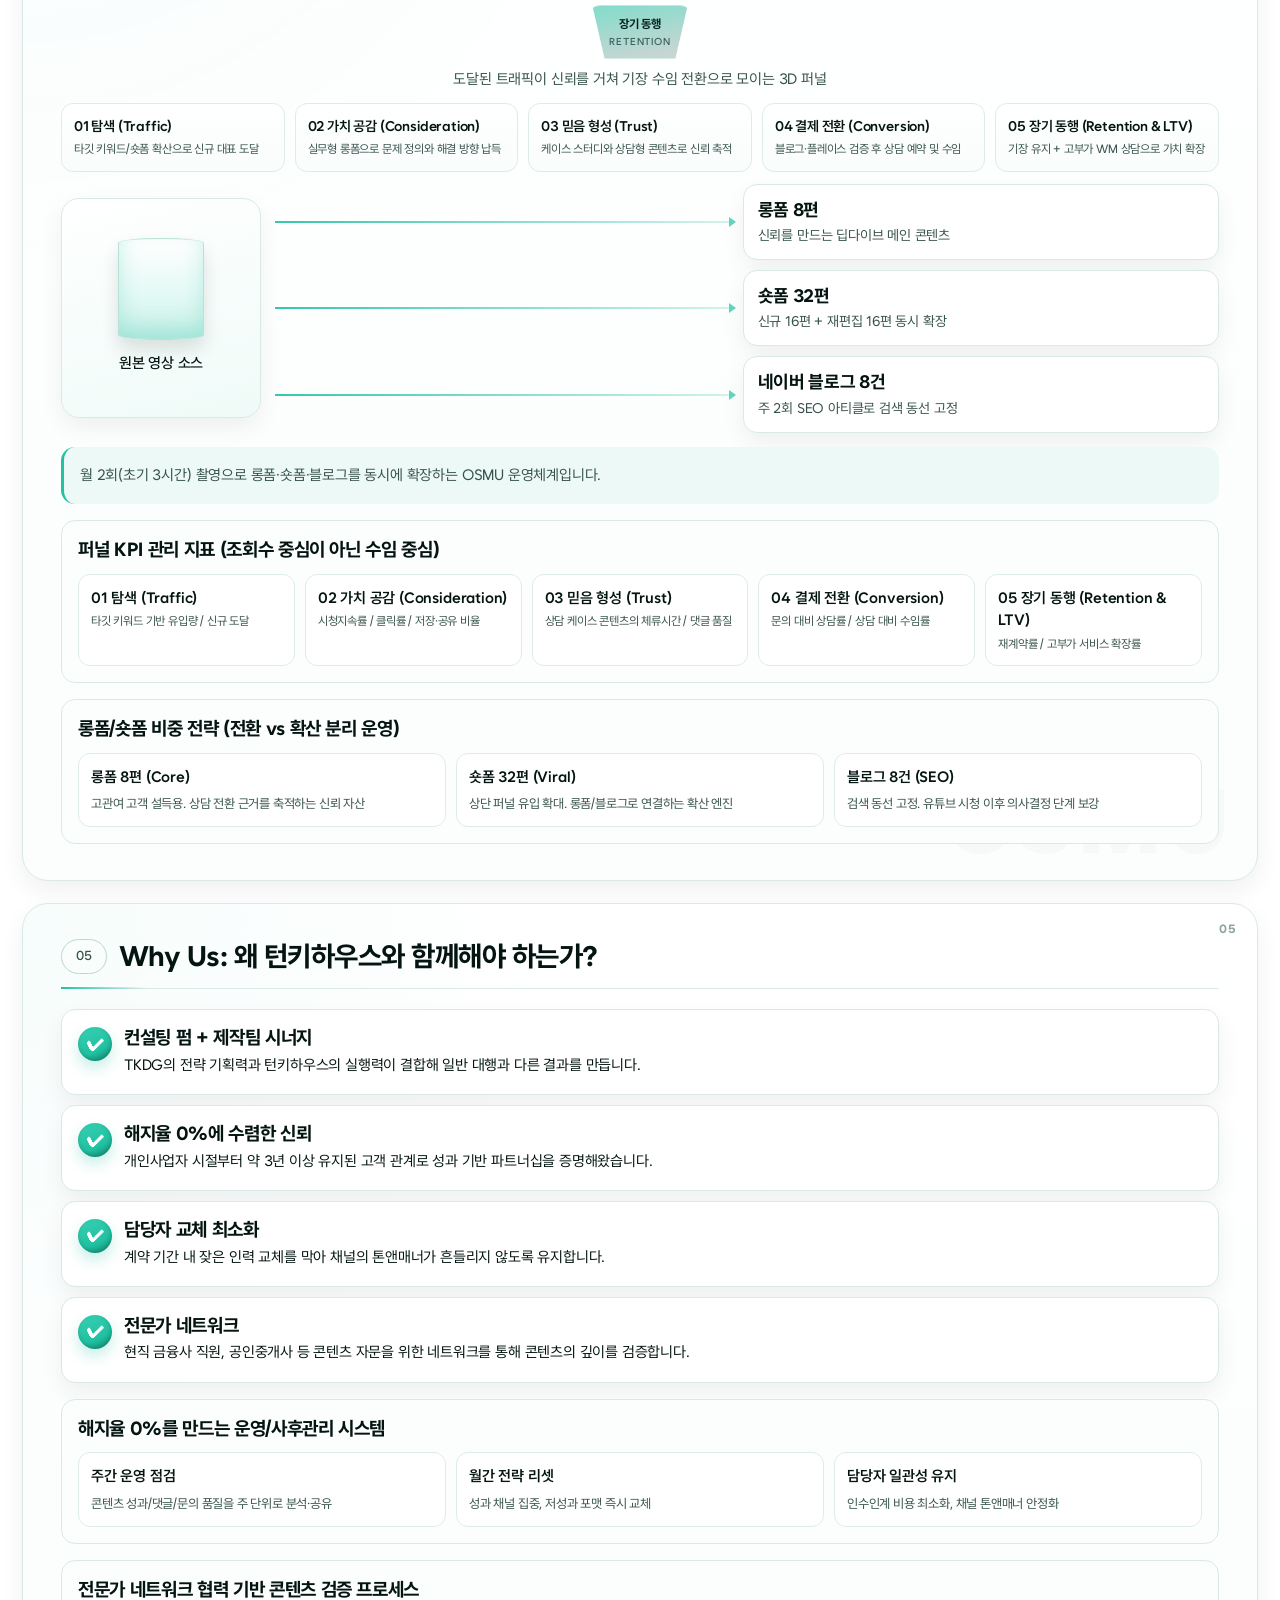
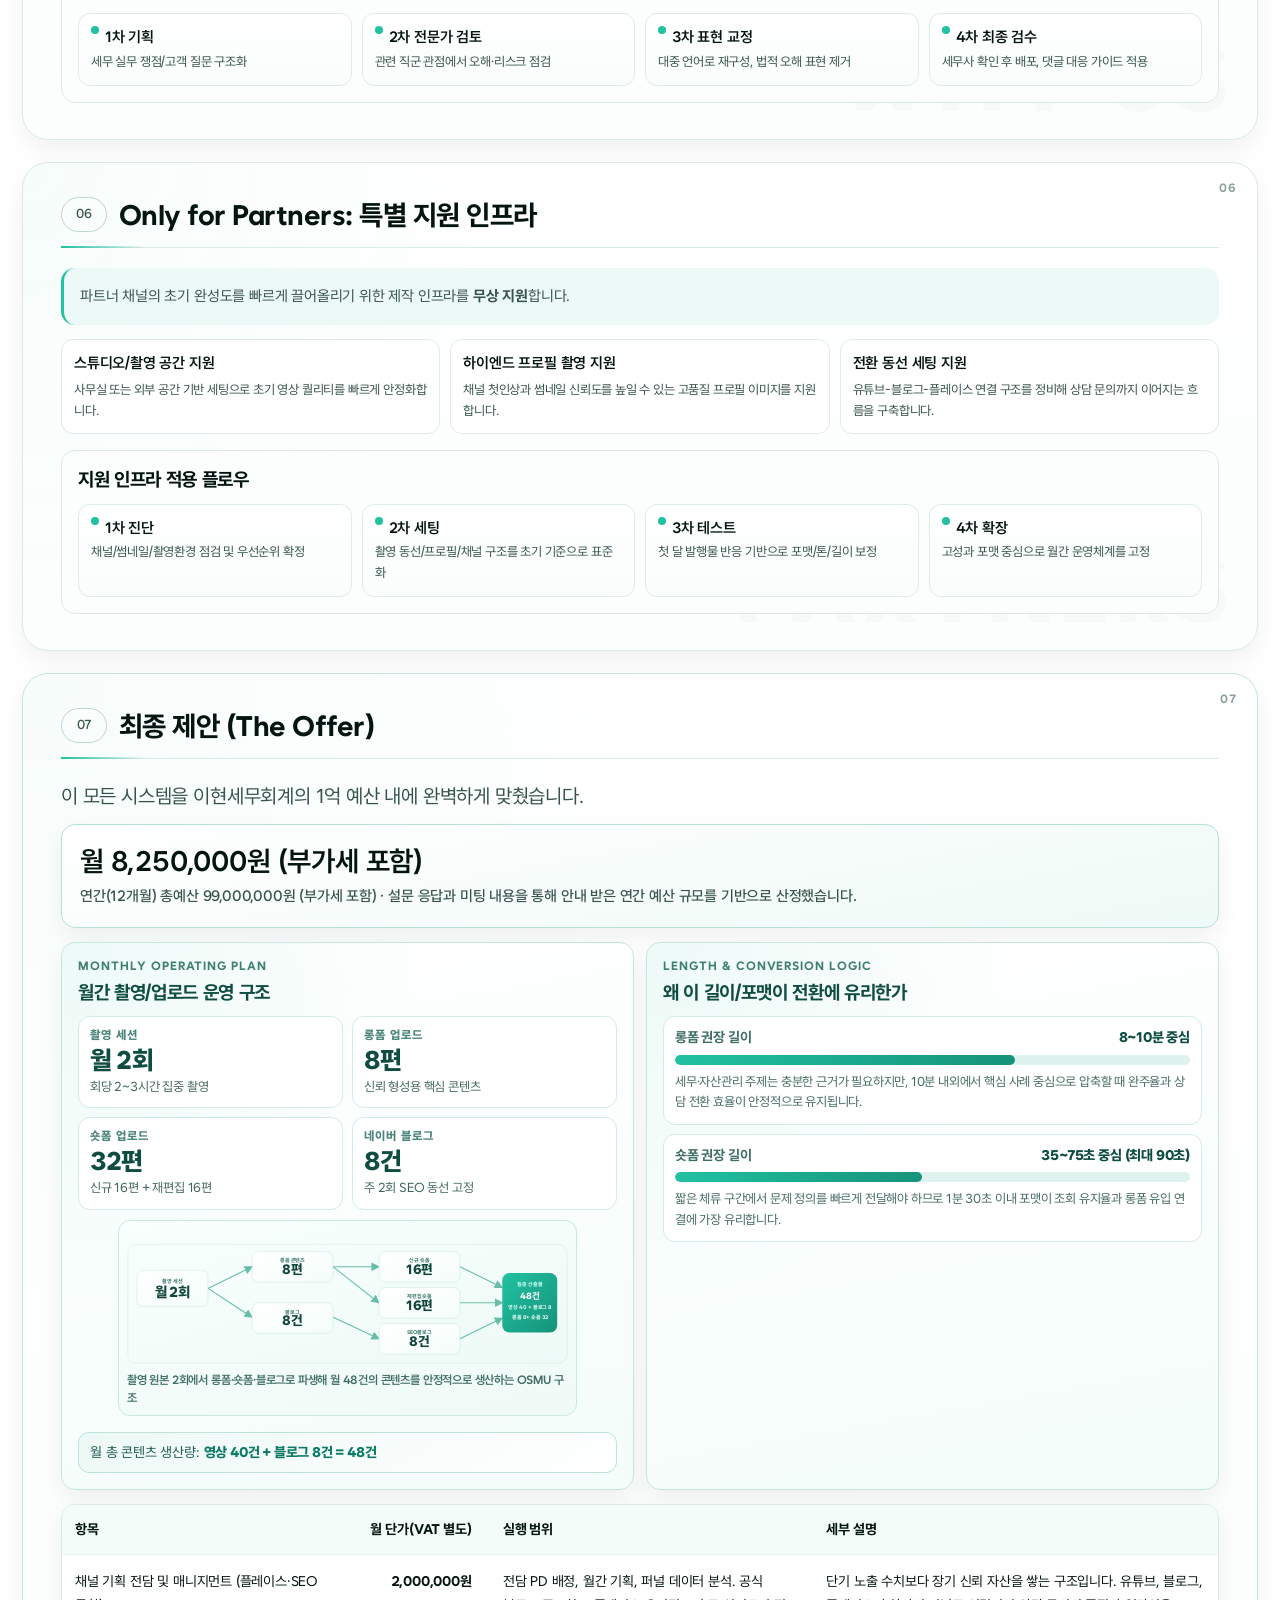
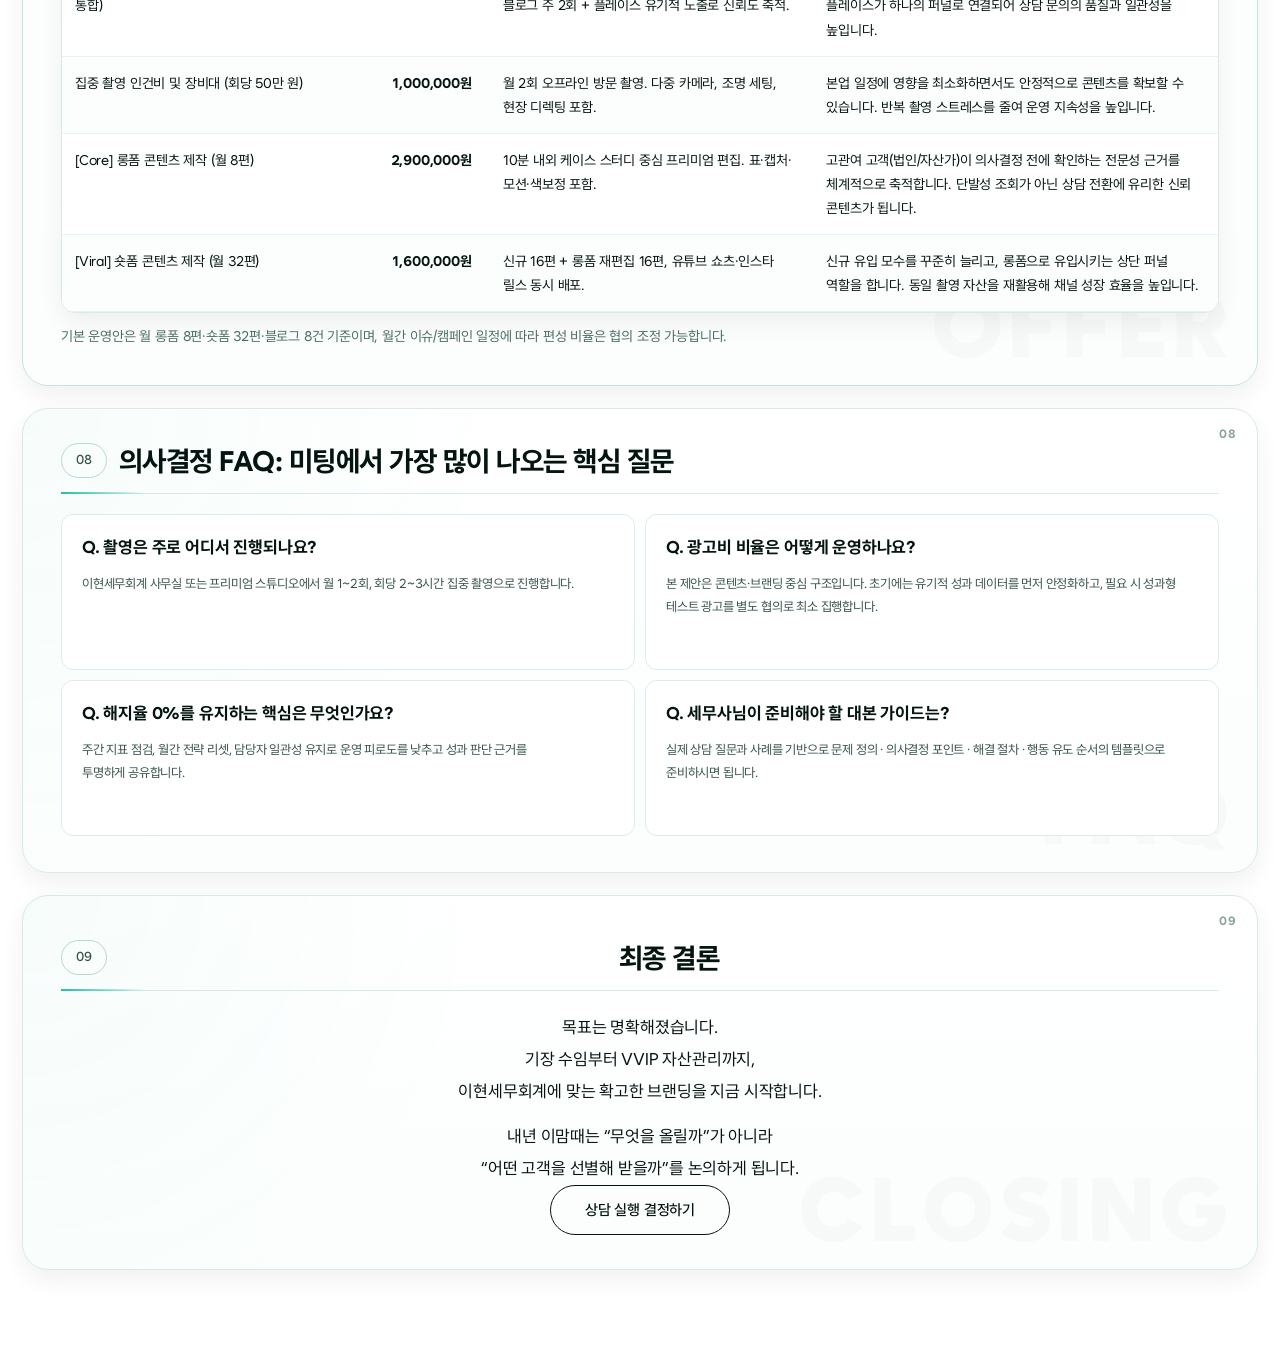
==== commit 29af07f2: "Add files via upload" ====
--- a/leehyun-action-homepage/index.html
+++ b/leehyun-action-homepage/index.html
@@ -65,9 +65,10 @@
         <a href="#s3">Onboarding</a>
         <a href="#s4">Funnel</a>
         <a href="#s5">Why Us</a>
-        <a href="#s6">Offer</a>
-        <a href="#s7">FAQ</a>
-        <a href="#s8">Closing</a>
+        <a href="#s6">Partners</a>
+        <a href="#s7">Offer</a>
+        <a href="#s8">FAQ</a>
+        <a href="#s9">Closing</a>
       </nav>
     </header>
 
@@ -93,6 +94,11 @@
               브랜딩 콘텐츠로 실제 잠재 고객과 라포를 형성합니다.
             </p>
             <a class="hero-cta" href="#s1">View Our Approach</a>
+            <div class="hero-proof">
+              <span class="pill">공장형이 아닌 1:1 파트너십</span>
+              <span class="pill">기장 + WM 2-Track 전략</span>
+              <span class="pill">월 2회 촬영 기반 OSMU</span>
+            </div>
           </div>
 
           <aside class="hero-stats" aria-label="핵심 수치">
@@ -516,8 +522,8 @@
             <div>
               <h3>전문가 네트워크</h3>
               <p>
-                컬러리스트 산업기사, 간호사, 공인중개사, 은행원, 로스쿨생 등
-                다분야 내부 네트워크가 콘텐츠 깊이를 검증합니다.
+                현직 금융사 직원, 공인중개사 등 콘텐츠 자문을 위한 네트워크를
+                통해 콘텐츠의 깊이를 검증합니다.
               </p>
             </div>
           </article>
@@ -554,13 +560,56 @@
 
       <section
         id="s6"
+        class="section reveal"
+        data-mark="PARTNERS"
+        data-step="06"
+        data-nav="Partners"
+      >
+        <header class="section-head">
+          <p class="section-head__num">06</p>
+          <h2>Only for Partners: 특별 지원 인프라</h2>
+        </header>
+
+        <p class="note note--top">
+          파트너 채널의 초기 완성도를 빠르게 끌어올리기 위한 제작 인프라를
+          <strong>무상 지원</strong>합니다.
+        </p>
+
+        <div class="mini-grid mini-grid--3">
+          <article>
+            <p>스튜디오/촬영 공간 지원</p>
+            <span>사무실 또는 외부 공간 기반 세팅으로 초기 영상 퀄리티를 빠르게 안정화합니다.</span>
+          </article>
+          <article>
+            <p>하이엔드 프로필 촬영 지원</p>
+            <span>채널 첫인상과 썸네일 신뢰도를 높일 수 있는 고품질 프로필 이미지를 지원합니다.</span>
+          </article>
+          <article>
+            <p>전환 동선 세팅 지원</p>
+            <span>유튜브-블로그-플레이스 연결 구조를 정비해 상담 문의까지 이어지는 흐름을 구축합니다.</span>
+          </article>
+        </div>
+
+        <div class="sub-block">
+          <h3>지원 인프라 적용 플로우</h3>
+          <div class="process">
+            <article><p>1차 진단</p><span>채널/썸네일/촬영환경 점검 및 우선순위 확정</span></article>
+            <article><p>2차 세팅</p><span>촬영 동선/프로필/채널 구조를 초기 기준으로 표준화</span></article>
+            <article><p>3차 테스트</p><span>첫 달 발행물 반응 기반으로 포맷/톤/길이 보정</span></article>
+            <article><p>4차 확장</p><span>고성과 포맷 중심으로 월간 운영체계를 고정</span></article>
+          </div>
+        </div>
+      </section>
+
+      <section
+        id="s7"
         class="section section--offer reveal"
         data-mark="OFFER"
-        data-step="06"
+        data-step="07"
         data-nav="Offer"
       >
         <header class="section-head">
-          <p class="section-head__num">06</p>
+          <p class="section-head__num">07</p>
           <h2>최종 제안 (The Offer)</h2>
         </header>
 
@@ -575,6 +624,160 @@
             설문 응답과 미팅 내용을 통해 안내 받은 연간 예산 규모를 기반으로
             산정했습니다.
           </p>
+        </div>
+
+        <div class="offer-plan">
+          <article class="offer-plan__panel">
+            <p class="offer-plan__eyebrow">Monthly Operating Plan</p>
+            <h3>월간 촬영/업로드 운영 구조</h3>
+
+            <div class="offer-ops">
+              <article class="offer-ops__item">
+                <p class="offer-ops__label">촬영 세션</p>
+                <p class="offer-ops__value">월 2회</p>
+                <span>회당 2~3시간 집중 촬영</span>
+              </article>
+              <article class="offer-ops__item">
+                <p class="offer-ops__label">롱폼 업로드</p>
+                <p class="offer-ops__value">8편</p>
+                <span>신뢰 형성용 핵심 콘텐츠</span>
+              </article>
+              <article class="offer-ops__item">
+                <p class="offer-ops__label">숏폼 업로드</p>
+                <p class="offer-ops__value">32편</p>
+                <span>신규 16편 + 재편집 16편</span>
+              </article>
+              <article class="offer-ops__item">
+                <p class="offer-ops__label">네이버 블로그</p>
+                <p class="offer-ops__value">8건</p>
+                <span>주 2회 SEO 동선 고정</span>
+              </article>
+            </div>
+
+            <figure class="offer-flow" aria-label="월간 콘텐츠 운영 흐름">
+              <div class="offer-flow__canvas">
+                <svg
+                  viewBox="0 0 980 300"
+                  role="img"
+                  aria-labelledby="lhtaxFlowTitle lhtaxFlowDesc"
+                  style="font-family: 'Wanted Sans', 'Pretendard', 'Noto Sans KR', sans-serif"
+                >
+                  <title id="lhtaxFlowTitle">이현세무회계 월간 콘텐츠 운영 다이어그램</title>
+                  <desc id="lhtaxFlowDesc">
+                    월 2회 촬영에서 롱폼 8편을 제작하고, 신규 숏폼 16편과 재편집 숏폼 16편,
+                    그리고 블로그 8건까지 확장하는 월간 OSMU 구조입니다.
+                  </desc>
+                  <defs>
+                    <linearGradient id="lhtaxFlowBg" x1="0%" y1="0%" x2="100%" y2="100%">
+                      <stop offset="0%" stop-color="#f7fffc" />
+                      <stop offset="100%" stop-color="#eefaf7" />
+                    </linearGradient>
+                    <linearGradient id="lhtaxFlowNode" x1="0%" y1="0%" x2="100%" y2="100%">
+                      <stop offset="0%" stop-color="#ffffff" />
+                      <stop offset="100%" stop-color="#f4fdf9" />
+                    </linearGradient>
+                    <linearGradient id="lhtaxFlowStrong" x1="0%" y1="0%" x2="100%" y2="100%">
+                      <stop offset="0%" stop-color="#21c1a2" />
+                      <stop offset="100%" stop-color="#16937a" />
+                    </linearGradient>
+                    <marker
+                      id="lhtaxArrow"
+                      markerWidth="8"
+                      markerHeight="8"
+                      refX="7"
+                      refY="4"
+                      orient="auto"
+                      markerUnits="strokeWidth"
+                    >
+                      <path d="M0,0 L8,4 L0,8 Z" fill="#68bca9" />
+                    </marker>
+                  </defs>
+
+                  <rect x="2" y="34" width="976" height="264" rx="18" fill="url(#lhtaxFlowBg)" stroke="#c7e7df" />
+
+                  <path d="M180 132 L278 84" stroke="#68bca9" stroke-width="2.4" fill="none" marker-end="url(#lhtaxArrow)" />
+                  <path d="M180 132 L278 196" stroke="#68bca9" stroke-width="2.4" fill="none" marker-end="url(#lhtaxArrow)" />
+                  <path d="M458 84 L560 84" stroke="#68bca9" stroke-width="2.4" fill="none" marker-end="url(#lhtaxArrow)" />
+                  <path d="M458 84 L560 164" stroke="#68bca9" stroke-width="2.4" fill="none" marker-end="url(#lhtaxArrow)" />
+                  <path d="M458 196 L560 244" stroke="#68bca9" stroke-width="2.4" fill="none" marker-end="url(#lhtaxArrow)" />
+                  <path d="M740 84 L834 130" stroke="#68bca9" stroke-width="2.4" fill="none" marker-end="url(#lhtaxArrow)" />
+                  <path d="M740 164 L834 164" stroke="#68bca9" stroke-width="2.4" fill="none" marker-end="url(#lhtaxArrow)" />
+                  <path d="M740 244 L834 198" stroke="#68bca9" stroke-width="2.4" fill="none" marker-end="url(#lhtaxArrow)" />
+
+                  <rect x="22" y="92" width="158" height="80" rx="14" fill="url(#lhtaxFlowNode)" stroke="#bfe4db" />
+                  <text x="101" y="120" font-size="12" text-anchor="middle" fill="#3c786c" font-weight="700">촬영 세션</text>
+                  <text x="101" y="150" font-size="32" text-anchor="middle" fill="#12453b" font-weight="800">월 2회</text>
+
+                  <rect x="278" y="50" width="180" height="68" rx="14" fill="url(#lhtaxFlowNode)" stroke="#bfe4db" />
+                  <text x="368" y="74" font-size="12" text-anchor="middle" fill="#3c786c" font-weight="700">롱폼 콘텐츠</text>
+                  <text x="368" y="100" font-size="30" text-anchor="middle" fill="#12453b" font-weight="800">8편</text>
+
+                  <rect x="278" y="164" width="180" height="68" rx="14" fill="url(#lhtaxFlowNode)" stroke="#bfe4db" />
+                  <text x="368" y="188" font-size="12" text-anchor="middle" fill="#3c786c" font-weight="700">블로그</text>
+                  <text x="368" y="214" font-size="30" text-anchor="middle" fill="#12453b" font-weight="800">8건</text>
+
+                  <rect x="560" y="50" width="180" height="68" rx="14" fill="url(#lhtaxFlowNode)" stroke="#bfe4db" />
+                  <text x="650" y="74" font-size="12" text-anchor="middle" fill="#3c786c" font-weight="700">신규 숏폼</text>
+                  <text x="650" y="100" font-size="30" text-anchor="middle" fill="#12453b" font-weight="800">16편</text>
+
+                  <rect x="560" y="130" width="180" height="68" rx="14" fill="url(#lhtaxFlowNode)" stroke="#bfe4db" />
+                  <text x="650" y="154" font-size="12" text-anchor="middle" fill="#3c786c" font-weight="700">재편집 숏폼</text>
+                  <text x="650" y="180" font-size="30" text-anchor="middle" fill="#12453b" font-weight="800">16편</text>
+
+                  <rect x="560" y="210" width="180" height="68" rx="14" fill="url(#lhtaxFlowNode)" stroke="#bfe4db" />
+                  <text x="650" y="234" font-size="12" text-anchor="middle" fill="#3c786c" font-weight="700">SEO 블로그</text>
+                  <text x="650" y="260" font-size="30" text-anchor="middle" fill="#12453b" font-weight="800">8건</text>
+
+                  <rect x="834" y="98" width="122" height="132" rx="16" fill="url(#lhtaxFlowStrong)" />
+                  <text x="895" y="126" font-size="12" text-anchor="middle" fill="#d8fff6" font-weight="700">월 총 산출물</text>
+                  <text x="895" y="156" font-size="20" text-anchor="middle" fill="#ffffff" font-weight="800">48건</text>
+                  <text x="895" y="178" font-size="12" text-anchor="middle" fill="#e8fffa" font-weight="700">영상 40 + 블로그 8</text>
+                  <text x="895" y="200" font-size="12" text-anchor="middle" fill="#e8fffa" font-weight="700">롱폼 8 + 숏폼 32</text>
+                </svg>
+              </div>
+              <figcaption>촬영 원본 2회에서 롱폼·숏폼·블로그로 파생해 월 48건의 콘텐츠를 안정적으로 생산하는 OSMU 구조</figcaption>
+            </figure>
+
+            <p class="offer-plan__total">
+              월 총 콘텐츠 생산량:
+              <strong>영상 40건 + 블로그 8건 = 48건</strong>
+            </p>
+          </article>
+
+          <article class="offer-plan__panel">
+            <p class="offer-plan__eyebrow">Length & Conversion Logic</p>
+            <h3>왜 이 길이/포맷이 전환에 유리한가</h3>
+
+            <div class="offer-length">
+              <article class="offer-length__item">
+                <div class="offer-length__head">
+                  <p>롱폼 권장 길이</p>
+                  <strong>8~10분 중심</strong>
+                </div>
+                <div class="offer-length__bar">
+                  <span class="offer-length__fill offer-length__fill--long"></span>
+                </div>
+                <p class="offer-length__note">
+                  세무·자산관리 주제는 충분한 근거가 필요하지만, 10분 내외에서
+                  핵심 사례 중심으로 압축할 때 완주율과 상담 전환 효율이 안정적으로 유지됩니다.
+                </p>
+              </article>
+
+              <article class="offer-length__item">
+                <div class="offer-length__head">
+                  <p>숏폼 권장 길이</p>
+                  <strong>35~75초 중심 (최대 90초)</strong>
+                </div>
+                <div class="offer-length__bar">
+                  <span class="offer-length__fill offer-length__fill--short"></span>
+                </div>
+                <p class="offer-length__note">
+                  짧은 체류 구간에서 문제 정의를 빠르게 전달해야 하므로
+                  1분 30초 이내 포맷이 조회 유지율과 롱폼 유입 연결에 가장 유리합니다.
+                </p>
+              </article>
+            </div>
+          </article>
         </div>
 
         <div class="table-wrap">
@@ -648,18 +851,23 @@
             </tbody>
           </table>
         </div>
+
+        <p class="offer-footnote">
+          기본 운영안은 월 롱폼 8편·숏폼 32편·블로그 8건 기준이며,
+          월간 이슈/캠페인 일정에 따라 편성 비율은 협의 조정 가능합니다.
+        </p>
       </section>
 
       <section
-        id="s7"
+        id="s8"
         class="section reveal"
         data-mark="FAQ"
-        data-step="07"
+        data-step="08"
         data-nav="FAQ"
       >
         <header class="section-head">
-          <p class="section-head__num">07</p>
-          <h2>의사결정 FAQ: 미팅 현장에서 바로 답하는 핵심 질문</h2>
+          <p class="section-head__num">08</p>
+          <h2>의사결정 FAQ: 미팅에서 가장 많이 나오는 핵심 질문</h2>
         </header>
         <div class="mini-grid mini-grid--2 faq-grid">
           <article>
@@ -695,29 +903,43 @@
       </section>
 
       <section
-        id="s8"
+        id="s9"
         class="section reveal section--closing"
         data-mark="CLOSING"
-        data-step="08"
+        data-step="09"
         data-nav="Closing"
       >
         <header class="section-head">
-          <p class="section-head__num">08</p>
+          <p class="section-head__num">09</p>
           <h2>최종 결론</h2>
         </header>
         <p class="closing-copy">
-          목표는 명확해졌습니다. 기장 수임부터 VVIP 자산관리까지,
-          이현세무회계의 <strong>1억 원</strong>은 실무 데이터 기반으로 가장 높은 전환 효율을
-          만드는 방향에 사용됩니다.
+          목표는 명확해졌습니다.<br />
+          기장 수임부터 VVIP 자산관리까지,<br />
+          이현세무회계에 맞는 확고한 브랜딩을 지금 시작합니다.
         </p>
         <p class="closing-copy">
-          지금 바로 확고한 브랜딩을 시작하시면, 내년 이맘때는 “무엇을 올릴까”가
-          아니라 “어떤 고객을 선별해 받을까”를 논의하게 됩니다.
+          내년 이맘때는 “무엇을 올릴까”가 아니라<br />
+          “어떤 고객을 선별해 받을까”를 논의하게 됩니다.
         </p>
         <a class="hero-cta" href="#hero">상담 실행 결정하기</a>
       </section>
     </main>
 
+    <aside class="quick-consult" aria-label="빠른 상담">
+      <a
+        class="quick-consult__chat"
+        href="https://pf.kakao.com/_dyNPn/chat"
+        target="_blank"
+        rel="noopener noreferrer"
+      >
+        카카오톡 상담
+      </a>
+      <a class="quick-consult__phone" href="tel:050714633664">
+        전화 상담 0507-1463-3664
+      </a>
+    </aside>
+
     <script src="./script.js"></script>
   </body>
 </html>
--- a/leehyun-action-homepage/styles.css
+++ b/leehyun-action-homepage/styles.css
@@ -148,8 +148,79 @@
   white-space: nowrap;
 }
 
-.side-rail__dot:hover::after {
+.side-rail__dot:hover::after,
+.side-rail__dot.is-active::after {
   opacity: 1;
+}
+
+.quick-consult {
+  position: fixed;
+  right: 18px;
+  bottom: 18px;
+  z-index: 86;
+  width: min(280px, calc(100vw - 24px));
+  display: grid;
+  gap: 8px;
+  padding: 10px;
+  border-radius: 14px;
+  border: 1px solid var(--line-strong);
+  background:
+    linear-gradient(
+      180deg,
+      rgba(255, 255, 255, 0.98) 0%,
+      rgba(237, 249, 246, 0.94) 100%
+    );
+  box-shadow: 0 14px 26px rgba(4, 20, 17, 0.14);
+  backdrop-filter: blur(8px);
+}
+
+.quick-consult__chat,
+.quick-consult__phone {
+  display: inline-flex;
+  align-items: center;
+  justify-content: center;
+  min-height: 38px;
+  padding: 9px 10px;
+  border-radius: 10px;
+  text-decoration: none;
+  text-align: center;
+  font-size: 13px;
+  line-height: 1.3;
+  font-weight: 700;
+  transition:
+    transform 0.2s ease,
+    box-shadow 0.2s ease,
+    border-color 0.2s ease,
+    background-color 0.2s ease;
+}
+
+.quick-consult__chat {
+  border: 1px solid transparent;
+  background: linear-gradient(135deg, var(--mint), #0f9f84);
+  color: #fff;
+  box-shadow: 0 8px 16px rgba(33, 193, 162, 0.3);
+}
+
+.quick-consult__phone {
+  border: 1px solid #c6dfd8;
+  background: #f3fbf8;
+  color: #13463b;
+}
+
+.quick-consult__chat:hover,
+.quick-consult__phone:hover {
+  transform: translateY(-1px);
+}
+
+.quick-consult__phone:hover {
+  border-color: #9fd2c4;
+  background: #e9f8f3;
+}
+
+.quick-consult__chat:focus-visible,
+.quick-consult__phone:focus-visible {
+  outline: 2px solid var(--mint);
+  outline-offset: 2px;
 }
 
 .top-nav {
@@ -383,6 +454,26 @@
   color: #fff;
 }
 
+.hero-proof {
+  display: flex;
+  flex-wrap: wrap;
+  gap: 10px;
+  margin-top: 2px;
+}
+
+.pill {
+  display: inline-flex;
+  align-items: center;
+  padding: 6px 13px;
+  border-radius: 999px;
+  border: 1px solid #c8e9e1;
+  background: linear-gradient(160deg, #f7fffc, #edf9f6);
+  color: #2d7062;
+  font-size: 13px;
+  line-height: 1.35;
+  font-weight: 700;
+}
+
 .hero-stats {
   margin-left: auto;
   width: min(540px, 100%);
@@ -665,7 +756,7 @@
   font-size: clamp(17px, 1.08vw, 21px);
   line-height: 1.9;
   word-break: keep-all;
-  text-wrap: pretty;
+  text-wrap: balance;
 }
 
 .closing-copy strong {
@@ -1073,6 +1164,191 @@
   font-weight: 500;
 }
 
+.offer-plan {
+  margin-bottom: 14px;
+  display: grid;
+  gap: 12px;
+  grid-template-columns: repeat(2, minmax(0, 1fr));
+}
+
+.offer-plan__panel {
+  border: 1px solid #c5e5de;
+  border-radius: var(--radius-md);
+  background:
+    radial-gradient(circle at 0 0, rgba(33, 193, 162, 0.08), transparent 46%),
+    linear-gradient(170deg, #ffffff, #f4fdf9);
+  box-shadow: var(--shadow-1);
+  padding: 16px;
+}
+
+.offer-plan__eyebrow {
+  margin: 0 0 5px;
+  color: #3f7f72;
+  font-size: 12px;
+  line-height: 1.3;
+  letter-spacing: 0.08em;
+  font-weight: 700;
+  text-transform: uppercase;
+}
+
+.offer-plan__panel h3 {
+  margin-bottom: 10px;
+  color: #0f4d42;
+  font-size: clamp(19px, 1.26vw, 23px);
+}
+
+.offer-ops {
+  display: grid;
+  gap: 9px;
+  grid-template-columns: repeat(2, minmax(0, 1fr));
+}
+
+.offer-ops__item {
+  border: 1px solid #d2ece6;
+  border-radius: 12px;
+  background: #ffffff;
+  padding: 11px;
+}
+
+.offer-ops__label {
+  color: #4b8579;
+  font-size: 12px;
+  line-height: 1.3;
+  letter-spacing: 0.08em;
+  font-weight: 800;
+  text-transform: uppercase;
+}
+
+.offer-ops__value {
+  margin-top: 2px;
+  color: #0f4d42;
+  font-size: clamp(24px, 2vw, 32px);
+  line-height: 1.1;
+  letter-spacing: -0.03em;
+  font-weight: 800;
+}
+
+.offer-ops__item span {
+  display: block;
+  margin-top: 3px;
+  color: #42655d;
+  font-size: 13px;
+  line-height: 1.5;
+}
+
+.offer-flow {
+  margin-top: 10px;
+  border: 1px solid #c8e8e1;
+  border-radius: 12px;
+  background: linear-gradient(165deg, #f8fffd, #effaf7);
+  padding: 8px;
+}
+
+.offer-flow__canvas {
+  width: 100%;
+}
+
+.offer-flow svg {
+  display: block;
+  width: 100%;
+  height: auto;
+}
+
+.offer-flow figcaption {
+  margin-top: 7px;
+  color: #3f6e64;
+  font-size: 12px;
+  line-height: 1.5;
+  font-weight: 600;
+}
+
+.offer-plan__total {
+  margin-top: 9px;
+  padding: 9px 11px;
+  border: 1px solid #bde3db;
+  border-radius: 11px;
+  background: linear-gradient(150deg, #edf9f6, #ffffff);
+  color: #1e5a50;
+  font-size: 14px;
+  line-height: 1.52;
+}
+
+.offer-plan__total strong {
+  color: #0b7b66;
+  font-weight: 800;
+}
+
+.offer-length {
+  display: grid;
+  gap: 9px;
+}
+
+.offer-length__item {
+  border: 1px solid #d2ece6;
+  border-radius: 12px;
+  background: #ffffff;
+  padding: 11px;
+}
+
+.offer-length__head {
+  display: flex;
+  justify-content: space-between;
+  gap: 8px;
+  align-items: baseline;
+}
+
+.offer-length__head p {
+  color: #3f6e64;
+  font-size: 14px;
+  line-height: 1.4;
+  font-weight: 700;
+}
+
+.offer-length__head strong {
+  color: #0f4d42;
+  font-size: clamp(14px, 1vw, 16px);
+  line-height: 1.4;
+  font-weight: 800;
+  text-align: right;
+}
+
+.offer-length__bar {
+  margin-top: 7px;
+  height: 10px;
+  border-radius: 999px;
+  background: #dff3ee;
+  overflow: hidden;
+}
+
+.offer-length__fill {
+  display: block;
+  height: 100%;
+  border-radius: 999px;
+  background: linear-gradient(90deg, #21c1a2, #16937a);
+}
+
+.offer-length__fill--long {
+  width: 66%;
+}
+
+.offer-length__fill--short {
+  width: 48%;
+}
+
+.offer-length__note {
+  margin-top: 7px;
+  color: #446961;
+  font-size: 13px;
+  line-height: 1.58;
+}
+
+.offer-footnote {
+  margin-top: 12px;
+  color: #4a6c64;
+  font-size: 14px;
+  line-height: 1.68;
+}
+
 .faq-grid article p {
   font-size: clamp(17px, 1.06vw, 20px);
   line-height: 1.52;
@@ -1208,6 +1484,13 @@
     grid-template-columns: auto 1fr;
     gap: 10px;
     padding: 10px 14px 9px;
+  }
+
+  .quick-consult {
+    right: 12px;
+    bottom: 12px;
+    width: min(264px, calc(100vw - 20px));
+    padding: 8px;
   }
 
   .top-nav__menu {
@@ -1228,7 +1511,9 @@
   .mini-grid--2,
   .mini-grid--3,
   .kpi-row,
-  .process {
+  .process,
+  .offer-plan,
+  .offer-ops {
     grid-template-columns: 1fr;
   }
 
@@ -1329,6 +1614,16 @@
     background: #fff;
   }
 
+  .quick-consult {
+    width: min(250px, calc(100vw - 20px));
+  }
+
+  .quick-consult__chat,
+  .quick-consult__phone {
+    min-height: 36px;
+    font-size: 12px;
+  }
+
   .hero {
     min-height: 74vh;
   }
@@ -1340,6 +1635,24 @@
   .hero__sub {
     max-width: 100%;
     font-size: 18px;
+  }
+
+  .hero-proof {
+    margin-top: 0;
+  }
+
+  .pill {
+    font-size: 12px;
+    padding: 6px 10px;
+  }
+
+  .offer-flow__canvas {
+    overflow-x: auto;
+    -webkit-overflow-scrolling: touch;
+  }
+
+  .offer-flow svg {
+    min-width: 780px;
   }
 
   .faq-grid article {
@@ -1365,6 +1678,15 @@
   .section::after {
     font-size: 64px;
     right: 14px;
+  }
+
+  .offer-length__head {
+    flex-direction: column;
+    align-items: flex-start;
+  }
+
+  .offer-length__head strong {
+    text-align: left;
   }
 }
 
@@ -1376,13 +1698,28 @@
   }
 }
 
+@page {
+  size: A4 portrait;
+  margin: 10mm;
+}
+
 @media print {
+  html,
   body {
-    background: #fff;
+    width: 210mm;
+  }
+
+  body {
+    background: #fff !important;
+    color: #041411;
+    -webkit-print-color-adjust: exact;
+    print-color-adjust: exact;
   }
 
   .top-nav,
-  .scroll-progress {
+  .scroll-progress,
+  .side-rail,
+  .quick-consult {
     display: none !important;
   }
 
@@ -1392,15 +1729,100 @@
   }
 
   .section {
+    break-before: page;
+    page-break-before: always;
     break-after: page;
+    page-break-after: always;
+    break-inside: avoid-page;
+    page-break-inside: avoid;
     min-height: auto;
     box-shadow: none;
-    border: 1px solid #e6efec;
-    margin: 0 0 10mm;
+    border: 1px solid #d9e9e5;
+    border-radius: 0;
+    margin: 0;
+    padding: 9mm 8mm 8mm;
+    background: #fff !important;
+  }
+
+  .section:first-of-type {
+    break-before: auto;
+    page-break-before: auto;
+  }
+
+  .section::before,
+  .section::after {
+    opacity: 0.45;
+  }
+
+  .section > * {
+    break-inside: avoid-page;
+    page-break-inside: avoid;
   }
 
   .has-js .reveal {
     opacity: 1 !important;
     transform: none !important;
   }
-}
+
+  .hero,
+  .hero-grid {
+    min-height: auto !important;
+  }
+
+  .hero-cta,
+  .offer-flow,
+  .funnel,
+  .pipeline,
+  .branch {
+    display: none !important;
+  }
+
+  .ab,
+  .tracks,
+  .timeline,
+  .funnel-stages,
+  .mini-grid--2,
+  .mini-grid--3,
+  .kpi-row,
+  .process,
+  .offer-plan,
+  .offer-ops {
+    grid-template-columns: 1fr !important;
+    gap: 7px;
+  }
+
+  .table-wrap {
+    overflow: visible !important;
+    box-shadow: none !important;
+  }
+
+  table,
+  .offer-table {
+    width: 100% !important;
+    min-width: 0 !important;
+    table-layout: fixed;
+  }
+
+  th,
+  td {
+    padding: 6px 7px !important;
+    font-size: 11.5px !important;
+    line-height: 1.45 !important;
+  }
+
+  p,
+  li {
+    font-size: 12px !important;
+    line-height: 1.5 !important;
+  }
+
+  h2 {
+    font-size: 21px !important;
+    line-height: 1.3 !important;
+  }
+
+  h3 {
+    font-size: 15px !important;
+    line-height: 1.35 !important;
+  }
+}
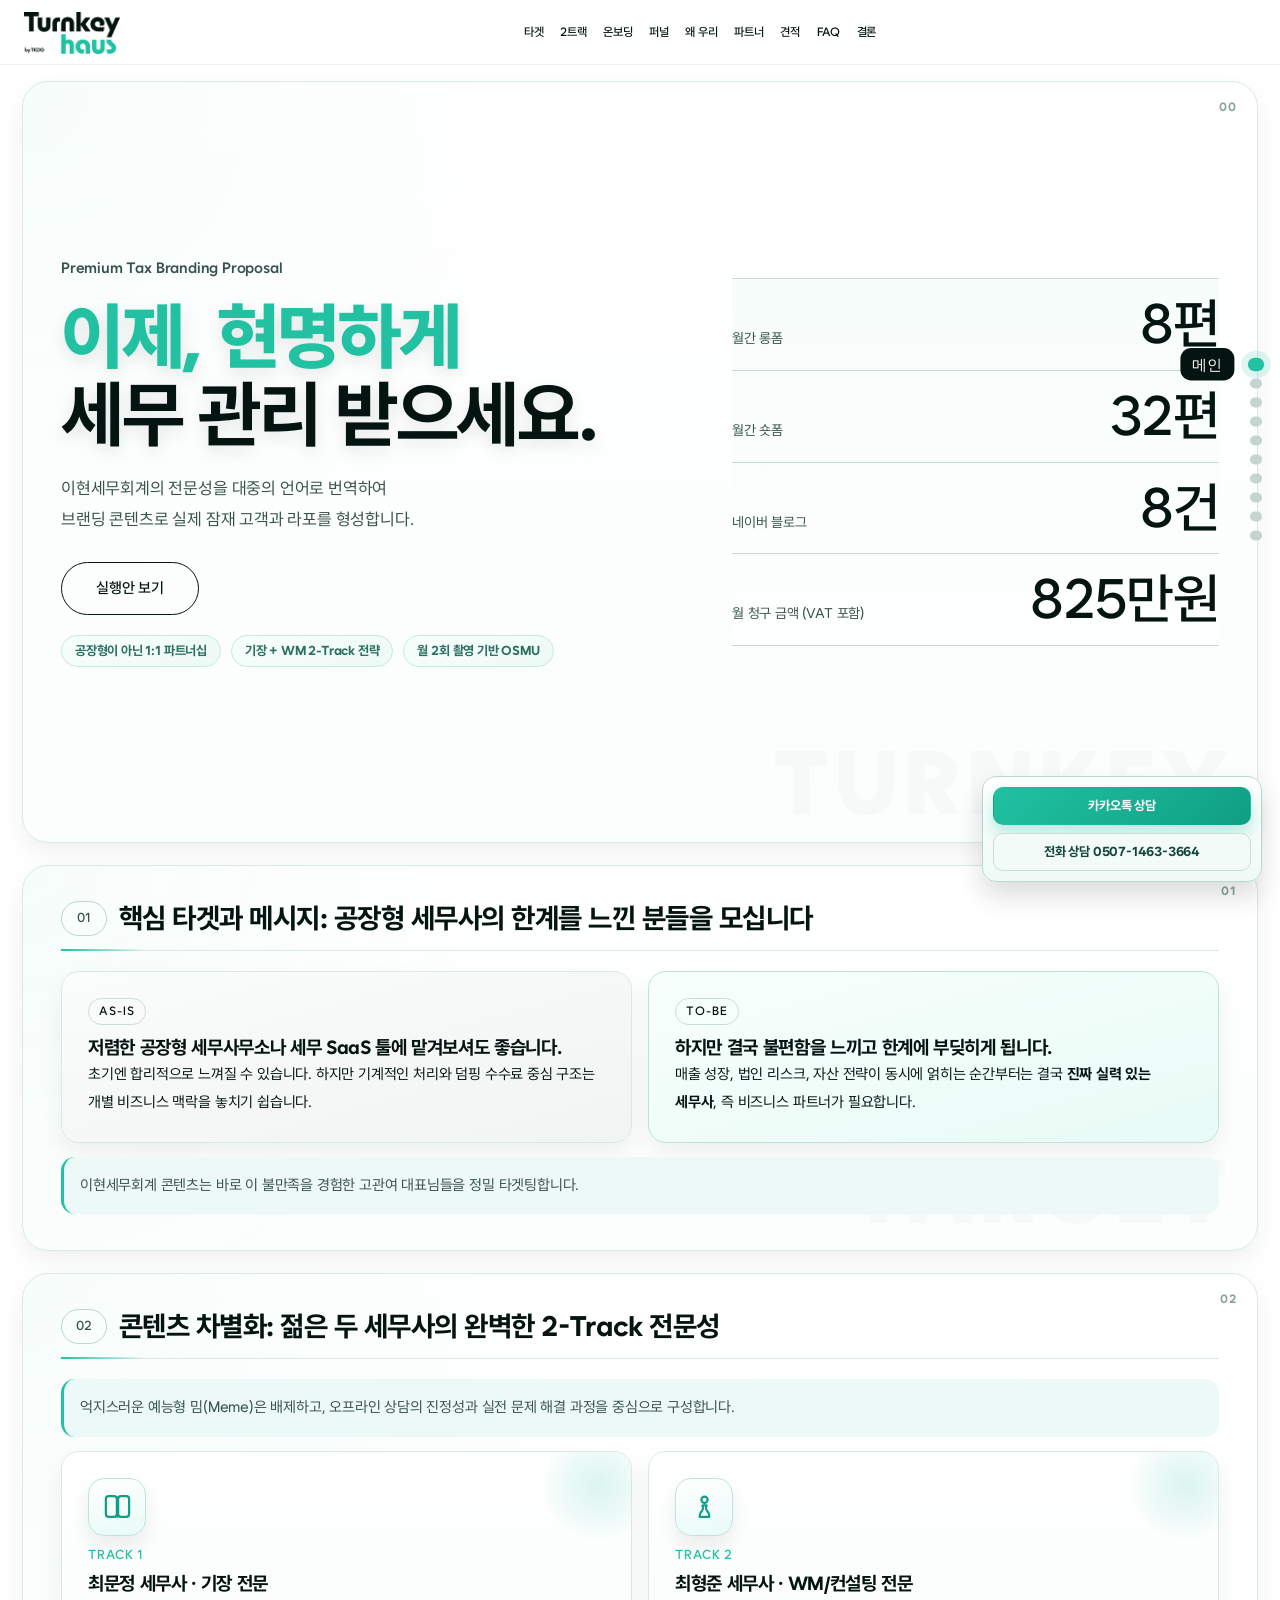
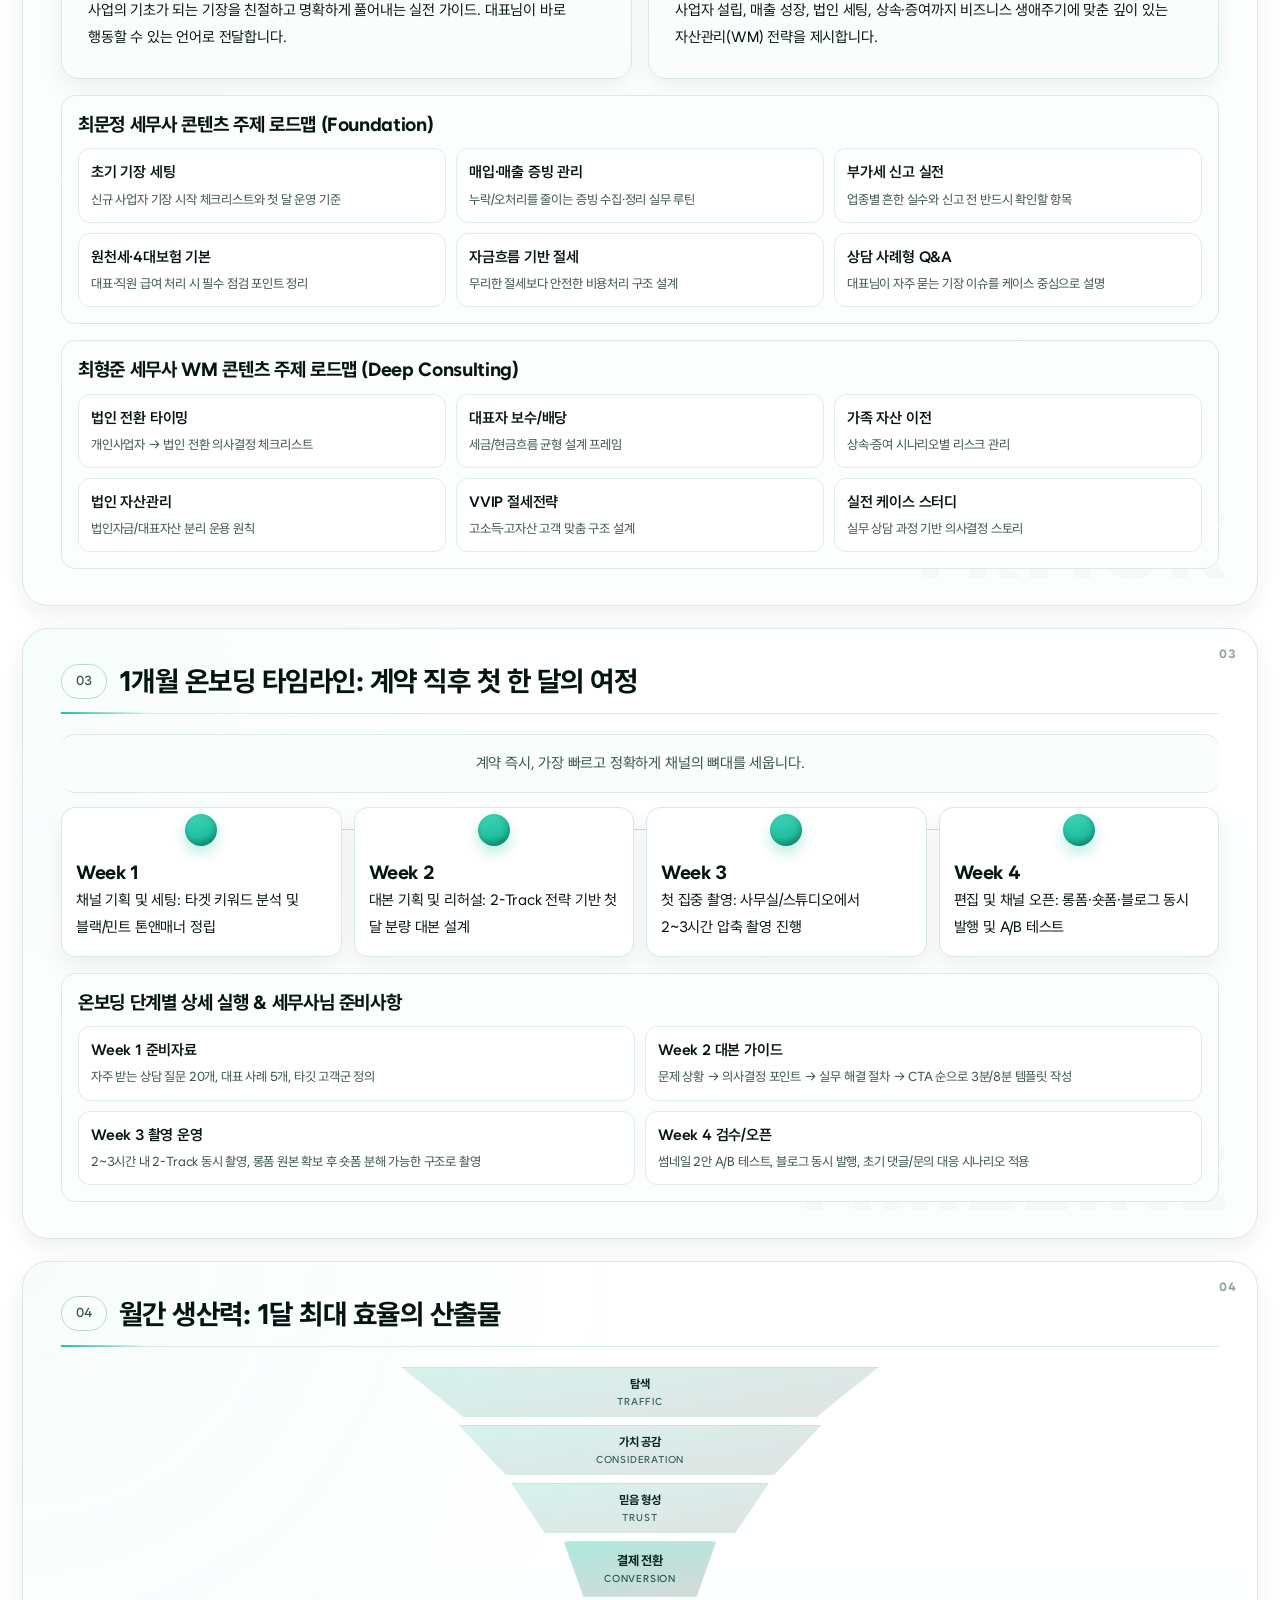
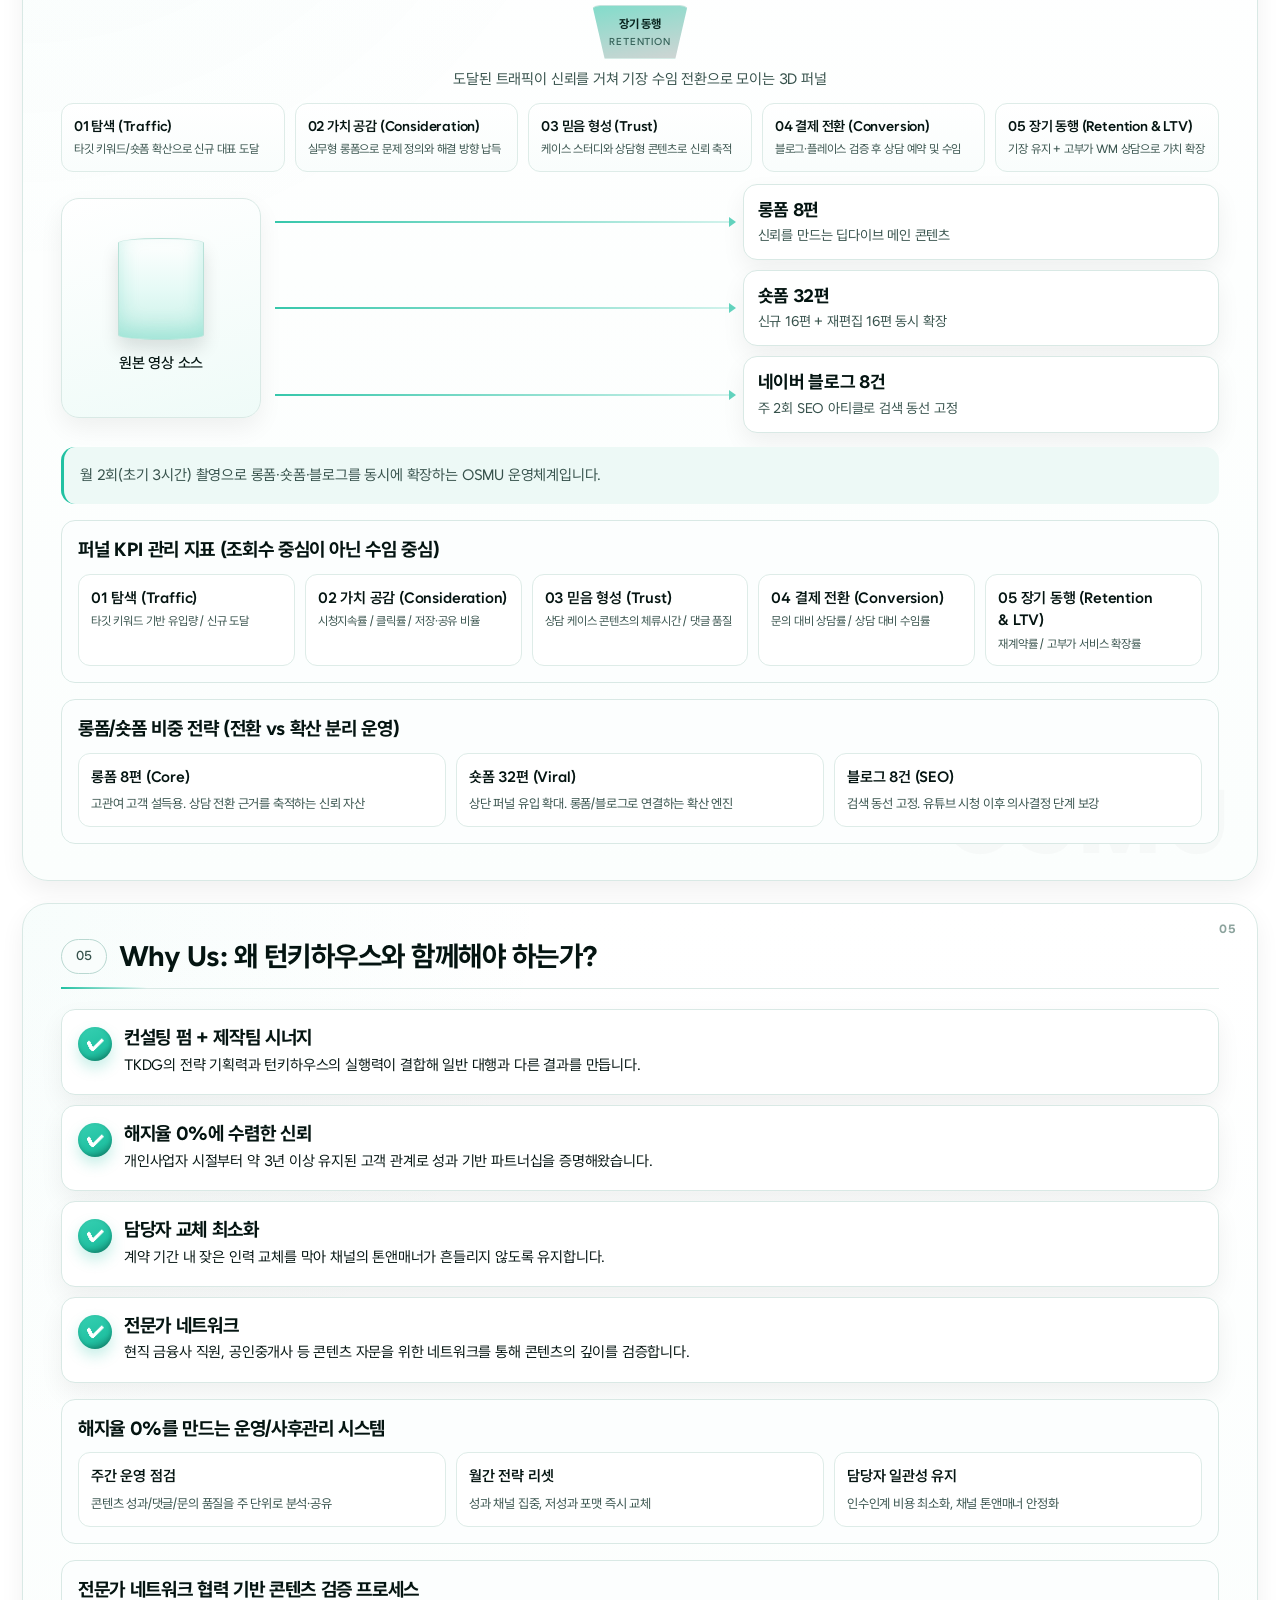
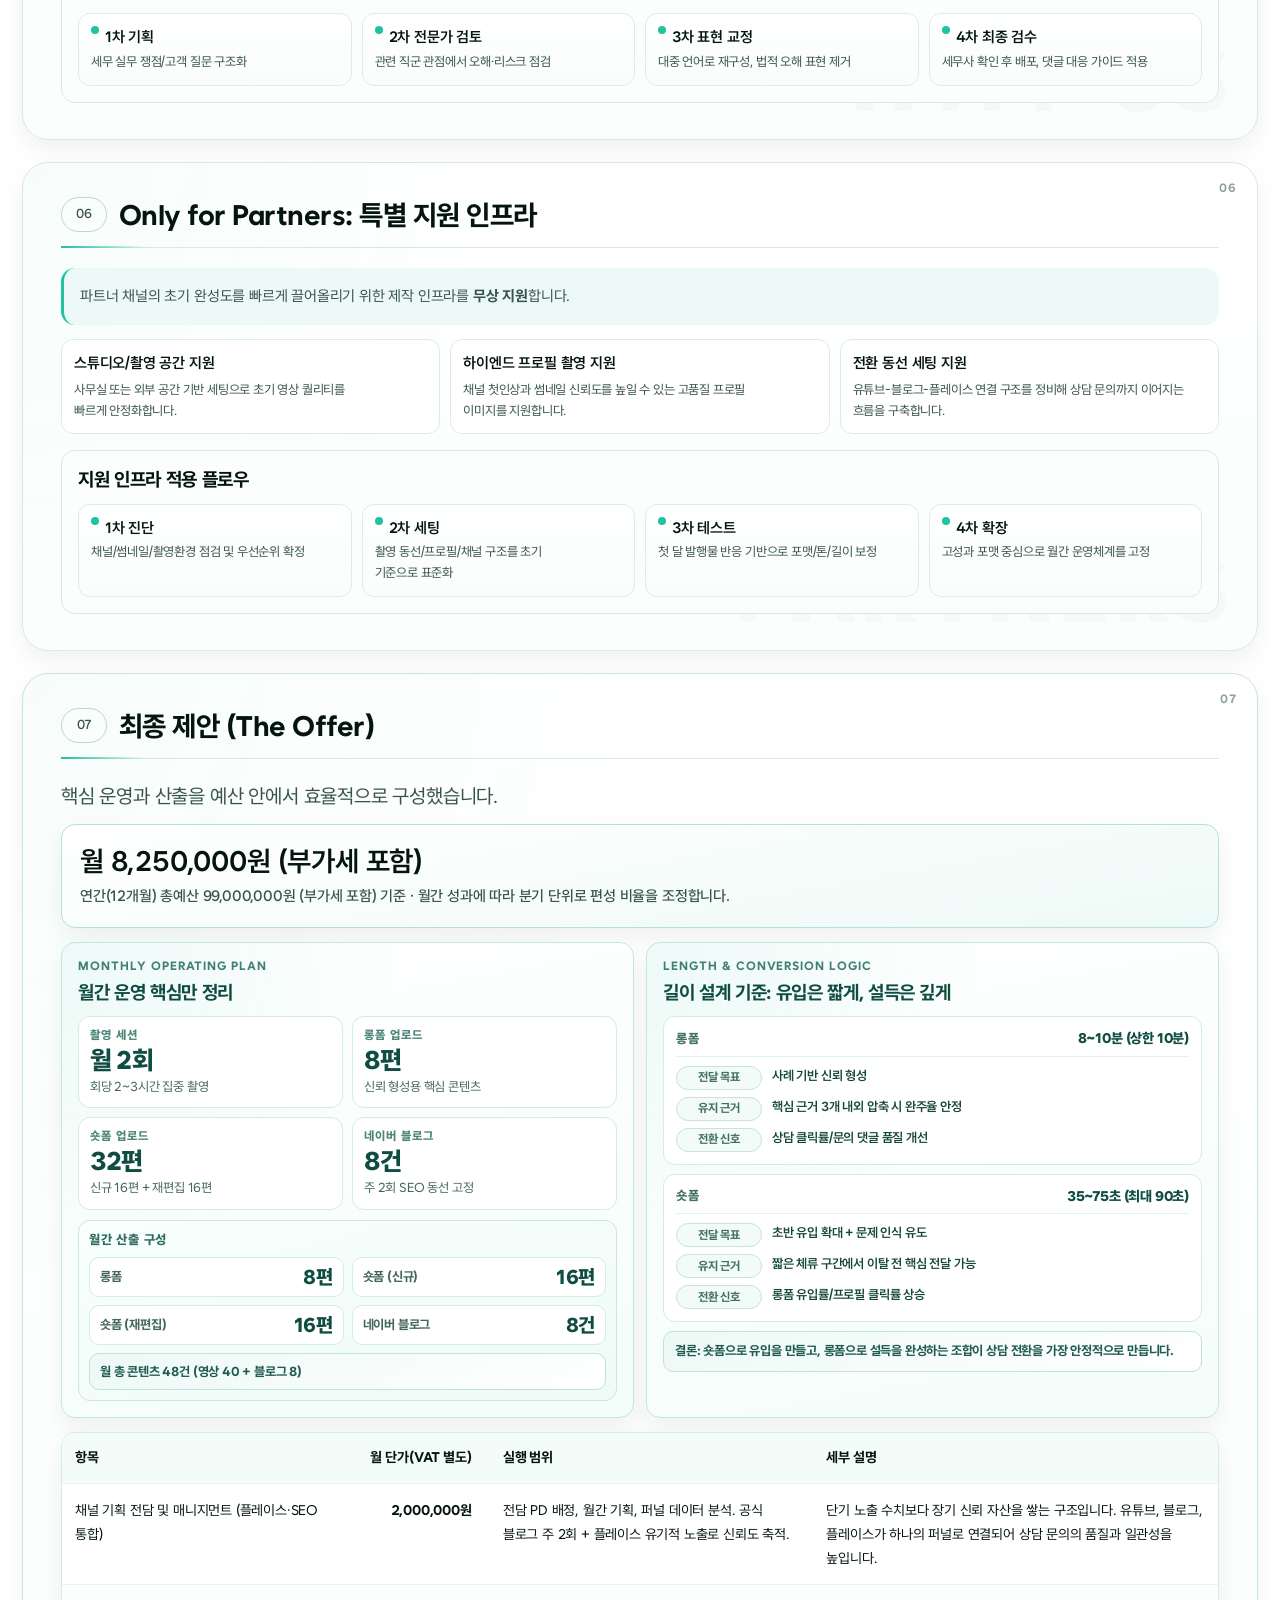
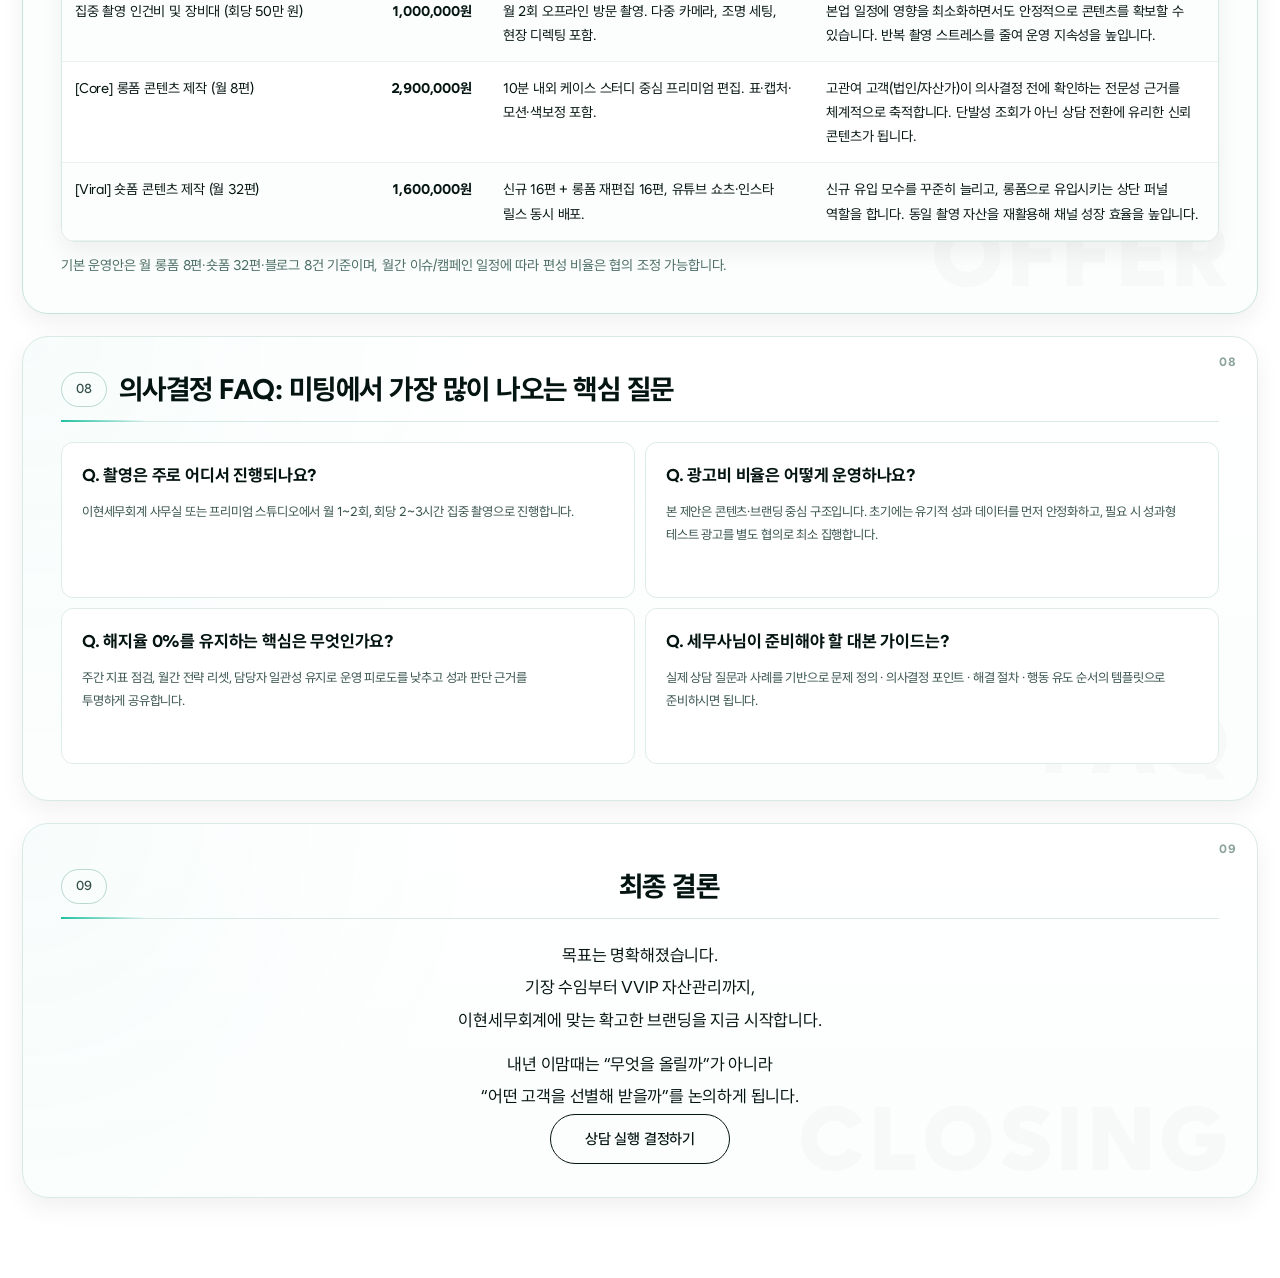
==== commit 610d7457: "Add files via upload" ====
--- a/leehyun-action-homepage/index.html
+++ b/leehyun-action-homepage/index.html
@@ -60,15 +60,15 @@
         <span></span>
       </button>
       <nav class="top-nav__menu" id="topMenu">
-        <a href="#s1">Target</a>
-        <a href="#s2">2-Track</a>
-        <a href="#s3">Onboarding</a>
-        <a href="#s4">Funnel</a>
-        <a href="#s5">Why Us</a>
-        <a href="#s6">Partners</a>
-        <a href="#s7">Offer</a>
+        <a href="#s1">타겟</a>
+        <a href="#s2">2트랙</a>
+        <a href="#s3">온보딩</a>
+        <a href="#s4">퍼널</a>
+        <a href="#s5">왜 우리</a>
+        <a href="#s6">파트너</a>
+        <a href="#s7">견적</a>
         <a href="#s8">FAQ</a>
-        <a href="#s9">Closing</a>
+        <a href="#s9">결론</a>
       </nav>
     </header>
 
@@ -80,7 +80,7 @@
         class="section hero reveal"
         data-mark="TURNKEY"
         data-step="00"
-        data-nav="Main"
+        data-nav="메인"
       >
         <div class="hero-grid">
           <div class="hero-copy">
@@ -93,7 +93,7 @@
               이현세무회계의 전문성을 대중의 언어로 번역하여<br />
               브랜딩 콘텐츠로 실제 잠재 고객과 라포를 형성합니다.
             </p>
-            <a class="hero-cta" href="#s1">View Our Approach</a>
+            <a class="hero-cta" href="#s1">실행안 보기</a>
             <div class="hero-proof">
               <span class="pill">공장형이 아닌 1:1 파트너십</span>
               <span class="pill">기장 + WM 2-Track 전략</span>
@@ -103,20 +103,20 @@
 
           <aside class="hero-stats" aria-label="핵심 수치">
             <article class="hero-stat">
-              <p>Monthly Long-form</p>
-              <strong>8</strong>
+              <p>월간 롱폼</p>
+              <strong>8편</strong>
             </article>
             <article class="hero-stat">
-              <p>Monthly Short-form</p>
-              <strong>32</strong>
+              <p>월간 숏폼</p>
+              <strong>32편</strong>
             </article>
             <article class="hero-stat">
-              <p>Naver Blog</p>
-              <strong>8</strong>
+              <p>네이버 블로그</p>
+              <strong>8건</strong>
             </article>
             <article class="hero-stat">
-              <p>Monthly Fee (VAT 포함)</p>
-              <strong>8.25M</strong>
+              <p>월 청구 금액 (VAT 포함)</p>
+              <strong>825만원</strong>
             </article>
           </aside>
         </div>
@@ -127,7 +127,7 @@
         class="section reveal"
         data-mark="TARGET"
         data-step="01"
-        data-nav="Target"
+        data-nav="타겟"
       >
         <header class="section-head">
           <p class="section-head__num">01</p>
@@ -166,7 +166,7 @@
         class="section reveal"
         data-mark="TRACK"
         data-step="02"
-        data-nav="2-Track"
+        data-nav="2트랙"
       >
         <header class="section-head">
           <p class="section-head__num">02</p>
@@ -289,7 +289,7 @@
         class="section reveal"
         data-mark="TIMELINE"
         data-step="03"
-        data-nav="Onboarding"
+        data-nav="온보딩"
       >
         <header class="section-head">
           <p class="section-head__num">03</p>
@@ -356,7 +356,7 @@
         class="section reveal"
         data-mark="OSMU"
         data-step="04"
-        data-nav="Funnel"
+        data-nav="퍼널"
       >
         <header class="section-head">
           <p class="section-head__num">04</p>
@@ -476,7 +476,7 @@
         class="section reveal"
         data-mark="WHY US"
         data-step="05"
-        data-nav="Why Us"
+        data-nav="왜 우리"
       >
         <header class="section-head">
           <p class="section-head__num">05</p>
@@ -563,7 +563,7 @@
         class="section reveal"
         data-mark="PARTNERS"
         data-step="06"
-        data-nav="Partners"
+        data-nav="파트너"
       >
         <header class="section-head">
           <p class="section-head__num">06</p>
@@ -606,7 +606,7 @@
         class="section section--offer reveal"
         data-mark="OFFER"
         data-step="07"
-        data-nav="Offer"
+        data-nav="견적"
       >
         <header class="section-head">
           <p class="section-head__num">07</p>
@@ -614,22 +614,21 @@
         </header>
 
         <p class="offer-lead">
-          이 모든 시스템을 이현세무회계의 1억 예산 내에 완벽하게 맞췄습니다.
+          핵심 운영과 산출을 예산 안에서 효율적으로 구성했습니다.
         </p>
 
         <div class="offer-total">
           <p class="offer-total__main">월 8,250,000원 (부가세 포함)</p>
           <p class="offer-total__year">
-            연간(12개월) 총예산 99,000,000원 (부가세 포함) ·
-            설문 응답과 미팅 내용을 통해 안내 받은 연간 예산 규모를 기반으로
-            산정했습니다.
+            연간(12개월) 총예산 99,000,000원 (부가세 포함) 기준 ·
+            월간 성과에 따라 분기 단위로 편성 비율을 조정합니다.
           </p>
         </div>
 
         <div class="offer-plan">
           <article class="offer-plan__panel">
             <p class="offer-plan__eyebrow">Monthly Operating Plan</p>
-            <h3>월간 촬영/업로드 운영 구조</h3>
+            <h3>월간 운영 핵심만 정리</h3>
 
             <div class="offer-ops">
               <article class="offer-ops__item">
@@ -654,129 +653,50 @@
               </article>
             </div>
 
-            <figure class="offer-flow" aria-label="월간 콘텐츠 운영 흐름">
-              <div class="offer-flow__canvas">
-                <svg
-                  viewBox="0 0 980 300"
-                  role="img"
-                  aria-labelledby="lhtaxFlowTitle lhtaxFlowDesc"
-                  style="font-family: 'Wanted Sans', 'Pretendard', 'Noto Sans KR', sans-serif"
-                >
-                  <title id="lhtaxFlowTitle">이현세무회계 월간 콘텐츠 운영 다이어그램</title>
-                  <desc id="lhtaxFlowDesc">
-                    월 2회 촬영에서 롱폼 8편을 제작하고, 신규 숏폼 16편과 재편집 숏폼 16편,
-                    그리고 블로그 8건까지 확장하는 월간 OSMU 구조입니다.
-                  </desc>
-                  <defs>
-                    <linearGradient id="lhtaxFlowBg" x1="0%" y1="0%" x2="100%" y2="100%">
-                      <stop offset="0%" stop-color="#f7fffc" />
-                      <stop offset="100%" stop-color="#eefaf7" />
-                    </linearGradient>
-                    <linearGradient id="lhtaxFlowNode" x1="0%" y1="0%" x2="100%" y2="100%">
-                      <stop offset="0%" stop-color="#ffffff" />
-                      <stop offset="100%" stop-color="#f4fdf9" />
-                    </linearGradient>
-                    <linearGradient id="lhtaxFlowStrong" x1="0%" y1="0%" x2="100%" y2="100%">
-                      <stop offset="0%" stop-color="#21c1a2" />
-                      <stop offset="100%" stop-color="#16937a" />
-                    </linearGradient>
-                    <marker
-                      id="lhtaxArrow"
-                      markerWidth="8"
-                      markerHeight="8"
-                      refX="7"
-                      refY="4"
-                      orient="auto"
-                      markerUnits="strokeWidth"
-                    >
-                      <path d="M0,0 L8,4 L0,8 Z" fill="#68bca9" />
-                    </marker>
-                  </defs>
-
-                  <rect x="2" y="34" width="976" height="264" rx="18" fill="url(#lhtaxFlowBg)" stroke="#c7e7df" />
-
-                  <path d="M180 132 L278 84" stroke="#68bca9" stroke-width="2.4" fill="none" marker-end="url(#lhtaxArrow)" />
-                  <path d="M180 132 L278 196" stroke="#68bca9" stroke-width="2.4" fill="none" marker-end="url(#lhtaxArrow)" />
-                  <path d="M458 84 L560 84" stroke="#68bca9" stroke-width="2.4" fill="none" marker-end="url(#lhtaxArrow)" />
-                  <path d="M458 84 L560 164" stroke="#68bca9" stroke-width="2.4" fill="none" marker-end="url(#lhtaxArrow)" />
-                  <path d="M458 196 L560 244" stroke="#68bca9" stroke-width="2.4" fill="none" marker-end="url(#lhtaxArrow)" />
-                  <path d="M740 84 L834 130" stroke="#68bca9" stroke-width="2.4" fill="none" marker-end="url(#lhtaxArrow)" />
-                  <path d="M740 164 L834 164" stroke="#68bca9" stroke-width="2.4" fill="none" marker-end="url(#lhtaxArrow)" />
-                  <path d="M740 244 L834 198" stroke="#68bca9" stroke-width="2.4" fill="none" marker-end="url(#lhtaxArrow)" />
-
-                  <rect x="22" y="92" width="158" height="80" rx="14" fill="url(#lhtaxFlowNode)" stroke="#bfe4db" />
-                  <text x="101" y="120" font-size="12" text-anchor="middle" fill="#3c786c" font-weight="700">촬영 세션</text>
-                  <text x="101" y="150" font-size="32" text-anchor="middle" fill="#12453b" font-weight="800">월 2회</text>
-
-                  <rect x="278" y="50" width="180" height="68" rx="14" fill="url(#lhtaxFlowNode)" stroke="#bfe4db" />
-                  <text x="368" y="74" font-size="12" text-anchor="middle" fill="#3c786c" font-weight="700">롱폼 콘텐츠</text>
-                  <text x="368" y="100" font-size="30" text-anchor="middle" fill="#12453b" font-weight="800">8편</text>
-
-                  <rect x="278" y="164" width="180" height="68" rx="14" fill="url(#lhtaxFlowNode)" stroke="#bfe4db" />
-                  <text x="368" y="188" font-size="12" text-anchor="middle" fill="#3c786c" font-weight="700">블로그</text>
-                  <text x="368" y="214" font-size="30" text-anchor="middle" fill="#12453b" font-weight="800">8건</text>
-
-                  <rect x="560" y="50" width="180" height="68" rx="14" fill="url(#lhtaxFlowNode)" stroke="#bfe4db" />
-                  <text x="650" y="74" font-size="12" text-anchor="middle" fill="#3c786c" font-weight="700">신규 숏폼</text>
-                  <text x="650" y="100" font-size="30" text-anchor="middle" fill="#12453b" font-weight="800">16편</text>
-
-                  <rect x="560" y="130" width="180" height="68" rx="14" fill="url(#lhtaxFlowNode)" stroke="#bfe4db" />
-                  <text x="650" y="154" font-size="12" text-anchor="middle" fill="#3c786c" font-weight="700">재편집 숏폼</text>
-                  <text x="650" y="180" font-size="30" text-anchor="middle" fill="#12453b" font-weight="800">16편</text>
-
-                  <rect x="560" y="210" width="180" height="68" rx="14" fill="url(#lhtaxFlowNode)" stroke="#bfe4db" />
-                  <text x="650" y="234" font-size="12" text-anchor="middle" fill="#3c786c" font-weight="700">SEO 블로그</text>
-                  <text x="650" y="260" font-size="30" text-anchor="middle" fill="#12453b" font-weight="800">8건</text>
-
-                  <rect x="834" y="98" width="122" height="132" rx="16" fill="url(#lhtaxFlowStrong)" />
-                  <text x="895" y="126" font-size="12" text-anchor="middle" fill="#d8fff6" font-weight="700">월 총 산출물</text>
-                  <text x="895" y="156" font-size="20" text-anchor="middle" fill="#ffffff" font-weight="800">48건</text>
-                  <text x="895" y="178" font-size="12" text-anchor="middle" fill="#e8fffa" font-weight="700">영상 40 + 블로그 8</text>
-                  <text x="895" y="200" font-size="12" text-anchor="middle" fill="#e8fffa" font-weight="700">롱폼 8 + 숏폼 32</text>
-                </svg>
-              </div>
-              <figcaption>촬영 원본 2회에서 롱폼·숏폼·블로그로 파생해 월 48건의 콘텐츠를 안정적으로 생산하는 OSMU 구조</figcaption>
-            </figure>
-
-            <p class="offer-plan__total">
-              월 총 콘텐츠 생산량:
-              <strong>영상 40건 + 블로그 8건 = 48건</strong>
-            </p>
+            <div class="offer-mix" aria-label="월간 산출 구성">
+              <p class="offer-mix__title">월간 산출 구성</p>
+              <ul class="offer-mix__list">
+                <li><span>롱폼</span><strong>8편</strong></li>
+                <li><span>숏폼 (신규)</span><strong>16편</strong></li>
+                <li><span>숏폼 (재편집)</span><strong>16편</strong></li>
+                <li><span>네이버 블로그</span><strong>8건</strong></li>
+              </ul>
+              <p class="offer-mix__total">월 총 콘텐츠 48건 (영상 40 + 블로그 8)</p>
+            </div>
           </article>
 
           <article class="offer-plan__panel">
             <p class="offer-plan__eyebrow">Length & Conversion Logic</p>
-            <h3>왜 이 길이/포맷이 전환에 유리한가</h3>
+            <h3>길이 설계 기준: 유입은 짧게, 설득은 깊게</h3>
 
             <div class="offer-length">
               <article class="offer-length__item">
                 <div class="offer-length__head">
-                  <p>롱폼 권장 길이</p>
-                  <strong>8~10분 중심</strong>
+                  <p>롱폼</p>
+                  <strong>8~10분 (상한 10분)</strong>
                 </div>
-                <div class="offer-length__bar">
-                  <span class="offer-length__fill offer-length__fill--long"></span>
-                </div>
-                <p class="offer-length__note">
-                  세무·자산관리 주제는 충분한 근거가 필요하지만, 10분 내외에서
-                  핵심 사례 중심으로 압축할 때 완주율과 상담 전환 효율이 안정적으로 유지됩니다.
-                </p>
+                <ul class="offer-length__points">
+                  <li><span>전달 목표</span><strong>사례 기반 신뢰 형성</strong></li>
+                  <li><span>유지 근거</span><strong>핵심 근거 3개 내외 압축 시 완주율 안정</strong></li>
+                  <li><span>전환 신호</span><strong>상담 클릭률/문의 댓글 품질 개선</strong></li>
+                </ul>
               </article>
 
               <article class="offer-length__item">
                 <div class="offer-length__head">
-                  <p>숏폼 권장 길이</p>
-                  <strong>35~75초 중심 (최대 90초)</strong>
+                  <p>숏폼</p>
+                  <strong>35~75초 (최대 90초)</strong>
                 </div>
-                <div class="offer-length__bar">
-                  <span class="offer-length__fill offer-length__fill--short"></span>
-                </div>
-                <p class="offer-length__note">
-                  짧은 체류 구간에서 문제 정의를 빠르게 전달해야 하므로
-                  1분 30초 이내 포맷이 조회 유지율과 롱폼 유입 연결에 가장 유리합니다.
-                </p>
+                <ul class="offer-length__points">
+                  <li><span>전달 목표</span><strong>초반 유입 확대 + 문제 인식 유도</strong></li>
+                  <li><span>유지 근거</span><strong>짧은 체류 구간에서 이탈 전 핵심 전달 가능</strong></li>
+                  <li><span>전환 신호</span><strong>롱폼 유입률/프로필 클릭률 상승</strong></li>
+                </ul>
               </article>
             </div>
+            <p class="offer-length__summary">
+              결론: 숏폼으로 유입을 만들고, 롱폼으로 설득을 완성하는 조합이 상담 전환을 가장 안정적으로 만듭니다.
+            </p>
           </article>
         </div>
 
@@ -907,7 +827,7 @@
         class="section reveal section--closing"
         data-mark="CLOSING"
         data-step="09"
-        data-nav="Closing"
+        data-nav="결론"
       >
         <header class="section-head">
           <p class="section-head__num">09</p>
--- a/leehyun-action-homepage/styles.css
+++ b/leehyun-action-homepage/styles.css
@@ -79,6 +79,12 @@
   line-height: 1.8;
   letter-spacing: -0.012em;
   text-rendering: optimizeLegibility;
+}
+
+html,
+body {
+  max-width: 100%;
+  overflow-x: hidden;
 }
 
 img {
@@ -172,6 +178,7 @@
     );
   box-shadow: 0 14px 26px rgba(4, 20, 17, 0.14);
   backdrop-filter: blur(8px);
+  -webkit-backdrop-filter: blur(8px);
 }
 
 .quick-consult__chat,
@@ -543,6 +550,9 @@
 h3 {
   margin: 0;
   letter-spacing: -0.018em;
+  word-break: keep-all;
+  line-break: strict;
+  text-wrap: balance;
 }
 
 h2 {
@@ -564,6 +574,43 @@
   margin: 0;
   font-size: clamp(15px, 0.95vw, 17px);
   line-height: 1.82;
+  line-break: strict;
+}
+
+p,
+li {
+  word-break: keep-all;
+  text-wrap: pretty;
+}
+
+.section-head h2,
+.ab-card h3,
+.track-card h3,
+.sub-block h3,
+.offer-plan__panel h3 {
+  text-wrap: balance;
+}
+
+.ab-card p,
+.track-card p,
+.note,
+.mini-grid article p,
+.mini-grid article span,
+.kpi-row p,
+.kpi-row span,
+.process p,
+.process span,
+.offer-ops__item span,
+.offer-mix__list span,
+.offer-length__points strong,
+.offer-length__summary,
+.offer-footnote,
+.faq-grid article p,
+.faq-grid article span,
+.hero__sub {
+  word-break: keep-all;
+  line-break: strict;
+  text-wrap: pretty;
 }
 
 .ab {
@@ -777,17 +824,32 @@
   border: 1px solid var(--line);
   background: linear-gradient(180deg, #ffffff, #f9fdfc);
   box-shadow: var(--shadow-1);
+  overflow: hidden;
+  transition: transform 0.28s ease, box-shadow 0.28s ease, border-color 0.28s ease;
+}
+
+.track-card:hover {
+  transform: translateY(-4px);
+  border-color: #b8ddd3;
+  box-shadow: var(--shadow-2);
 }
 
 .track-card::before {
   content: "";
   position: absolute;
-  top: -36px;
-  right: -36px;
-  width: 138px;
-  height: 138px;
+  top: -22px;
+  right: -22px;
+  width: 110px;
+  height: 110px;
   border-radius: 999px;
-  background: radial-gradient(circle, rgba(33, 193, 162, 0.22), rgba(33, 193, 162, 0));
+  background:
+    radial-gradient(
+      circle,
+      rgba(33, 193, 162, 0.16) 0%,
+      rgba(33, 193, 162, 0.08) 42%,
+      rgba(33, 193, 162, 0) 74%
+    );
+  pointer-events: none;
 }
 
 .track-card__icon {
@@ -804,6 +866,20 @@
   font-weight: 600;
   color: var(--ink);
   margin-bottom: 10px;
+}
+
+.track-card__icon-svg {
+  width: 31px;
+  height: 31px;
+  display: block;
+}
+
+.track-card__icon-svg * {
+  fill: none;
+  stroke: #0f9f84;
+  stroke-width: 1.7;
+  stroke-linecap: round;
+  stroke-linejoin: round;
 }
 
 .track-card__label {
@@ -1236,6 +1312,70 @@
   line-height: 1.5;
 }
 
+.offer-mix {
+  margin-top: 10px;
+  border: 1px solid #c8e8e1;
+  border-radius: 12px;
+  background: linear-gradient(165deg, #f8fffd, #effaf7);
+  padding: 10px;
+}
+
+.offer-mix__title {
+  color: #2f6c60;
+  font-size: 13px;
+  line-height: 1.4;
+  font-weight: 800;
+  letter-spacing: 0.06em;
+  text-transform: uppercase;
+}
+
+.offer-mix__list {
+  margin: 8px 0 0;
+  padding: 0;
+  list-style: none;
+  display: grid;
+  grid-template-columns: repeat(2, minmax(0, 1fr));
+  gap: 8px;
+}
+
+.offer-mix__list li {
+  border: 1px solid #d2ece6;
+  border-radius: 10px;
+  background: #ffffff;
+  padding: 9px 10px;
+  display: flex;
+  align-items: center;
+  justify-content: space-between;
+  gap: 8px;
+}
+
+.offer-mix__list span {
+  color: #42655d;
+  font-size: 13px;
+  line-height: 1.4;
+  font-weight: 700;
+}
+
+.offer-mix__list strong {
+  color: #0f4d42;
+  font-size: 20px;
+  line-height: 1;
+  letter-spacing: -0.02em;
+  font-weight: 800;
+}
+
+.offer-mix__total {
+  margin-top: 8px;
+  padding: 8px 10px;
+  border: 1px solid #bde3db;
+  border-radius: 10px;
+  background: linear-gradient(150deg, #edf9f6, #ffffff);
+  color: #1e5a50;
+  font-size: 13px;
+  line-height: 1.5;
+  font-weight: 700;
+}
+
 .offer-flow {
   margin-top: 10px;
   border: 1px solid #c8e8e1;
@@ -1287,21 +1427,25 @@
   border: 1px solid #d2ece6;
   border-radius: 12px;
   background: #ffffff;
-  padding: 11px;
+  padding: 12px;
 }
 
 .offer-length__head {
   display: flex;
   justify-content: space-between;
   gap: 8px;
-  align-items: baseline;
+  align-items: center;
+  padding-bottom: 7px;
+  border-bottom: 1px solid #dff3ee;
 }
 
 .offer-length__head p {
   color: #3f6e64;
-  font-size: 14px;
+  font-size: 13px;
   line-height: 1.4;
-  font-weight: 700;
+  font-weight: 800;
+  letter-spacing: 0.07em;
+  text-transform: uppercase;
 }
 
 .offer-length__head strong {
@@ -1312,34 +1456,53 @@
   text-align: right;
 }
 
-.offer-length__bar {
-  margin-top: 7px;
-  height: 10px;
+.offer-length__points {
+  margin: 9px 0 0;
+  padding: 0;
+  list-style: none;
+  display: grid;
+  gap: 7px;
+}
+
+.offer-length__points li {
+  display: grid;
+  grid-template-columns: 86px 1fr;
+  gap: 10px;
+  align-items: start;
+}
+
+.offer-length__points span {
+  display: inline-flex;
+  align-items: center;
+  justify-content: center;
+  min-height: 24px;
+  padding: 2px 8px;
+  border: 1px solid #c6e3dc;
   border-radius: 999px;
-  background: #dff3ee;
-  overflow: hidden;
-}
-
-.offer-length__fill {
-  display: block;
-  height: 100%;
-  border-radius: 999px;
-  background: linear-gradient(90deg, #21c1a2, #16937a);
-}
-
-.offer-length__fill--long {
-  width: 66%;
-}
-
-.offer-length__fill--short {
-  width: 48%;
-}
-
-.offer-length__note {
-  margin-top: 7px;
-  color: #446961;
+  background: #f3fbf8;
+  color: #3f6e64;
+  font-size: 12px;
+  line-height: 1.3;
+  font-weight: 700;
+}
+
+.offer-length__points strong {
+  color: #13463b;
   font-size: 13px;
   line-height: 1.58;
+  font-weight: 600;
+}
+
+.offer-length__summary {
+  margin-top: 9px;
+  padding: 9px 11px;
+  border: 1px solid #bde3db;
+  border-radius: 10px;
+  background: linear-gradient(150deg, #edf9f6, #ffffff);
+  color: #1e5a50;
+  font-size: 13px;
+  line-height: 1.58;
+  font-weight: 700;
 }
 
 .offer-footnote {
@@ -1372,6 +1535,8 @@
 
 .table-wrap {
   overflow-x: auto;
+  -webkit-overflow-scrolling: touch;
+  overscroll-behavior-x: contain;
   border: 1px solid var(--line);
   border-radius: var(--radius-md);
   background: #ffffff;
@@ -1477,7 +1642,7 @@
 @media (max-width: 1120px) {
   .page {
     width: calc(100vw - 20px);
-    margin: 10px auto 60px;
+    margin: 10px auto calc(168px + env(safe-area-inset-bottom));
   }
 
   .top-nav {
@@ -1489,8 +1654,8 @@
   .quick-consult {
     right: 12px;
     bottom: 12px;
-    width: min(264px, calc(100vw - 20px));
-    padding: 8px;
+    width: min(246px, calc(100vw - 20px));
+    padding: 7px;
   }
 
   .top-nav__menu {
@@ -1515,6 +1680,14 @@
   .offer-plan,
   .offer-ops {
     grid-template-columns: 1fr;
+  }
+
+  .offer-mix__list {
+    grid-template-columns: 1fr;
+  }
+
+  .offer-flow {
+    display: none;
   }
 
   .timeline::before {
@@ -1615,13 +1788,16 @@
   }
 
   .quick-consult {
-    width: min(250px, calc(100vw - 20px));
+    right: 10px;
+    bottom: max(10px, env(safe-area-inset-bottom));
+    width: min(232px, calc(100vw - 16px));
   }
 
   .quick-consult__chat,
   .quick-consult__phone {
-    min-height: 36px;
-    font-size: 12px;
+    min-height: 34px;
+    font-size: 11px;
+    padding: 8px 9px;
   }
 
   .hero {
@@ -1687,6 +1863,15 @@
 
   .offer-length__head strong {
     text-align: left;
+  }
+
+  .offer-length__points li {
+    grid-template-columns: 1fr;
+    gap: 6px;
+  }
+
+  .offer-mix__list strong {
+    font-size: 18px;
   }
 }
 
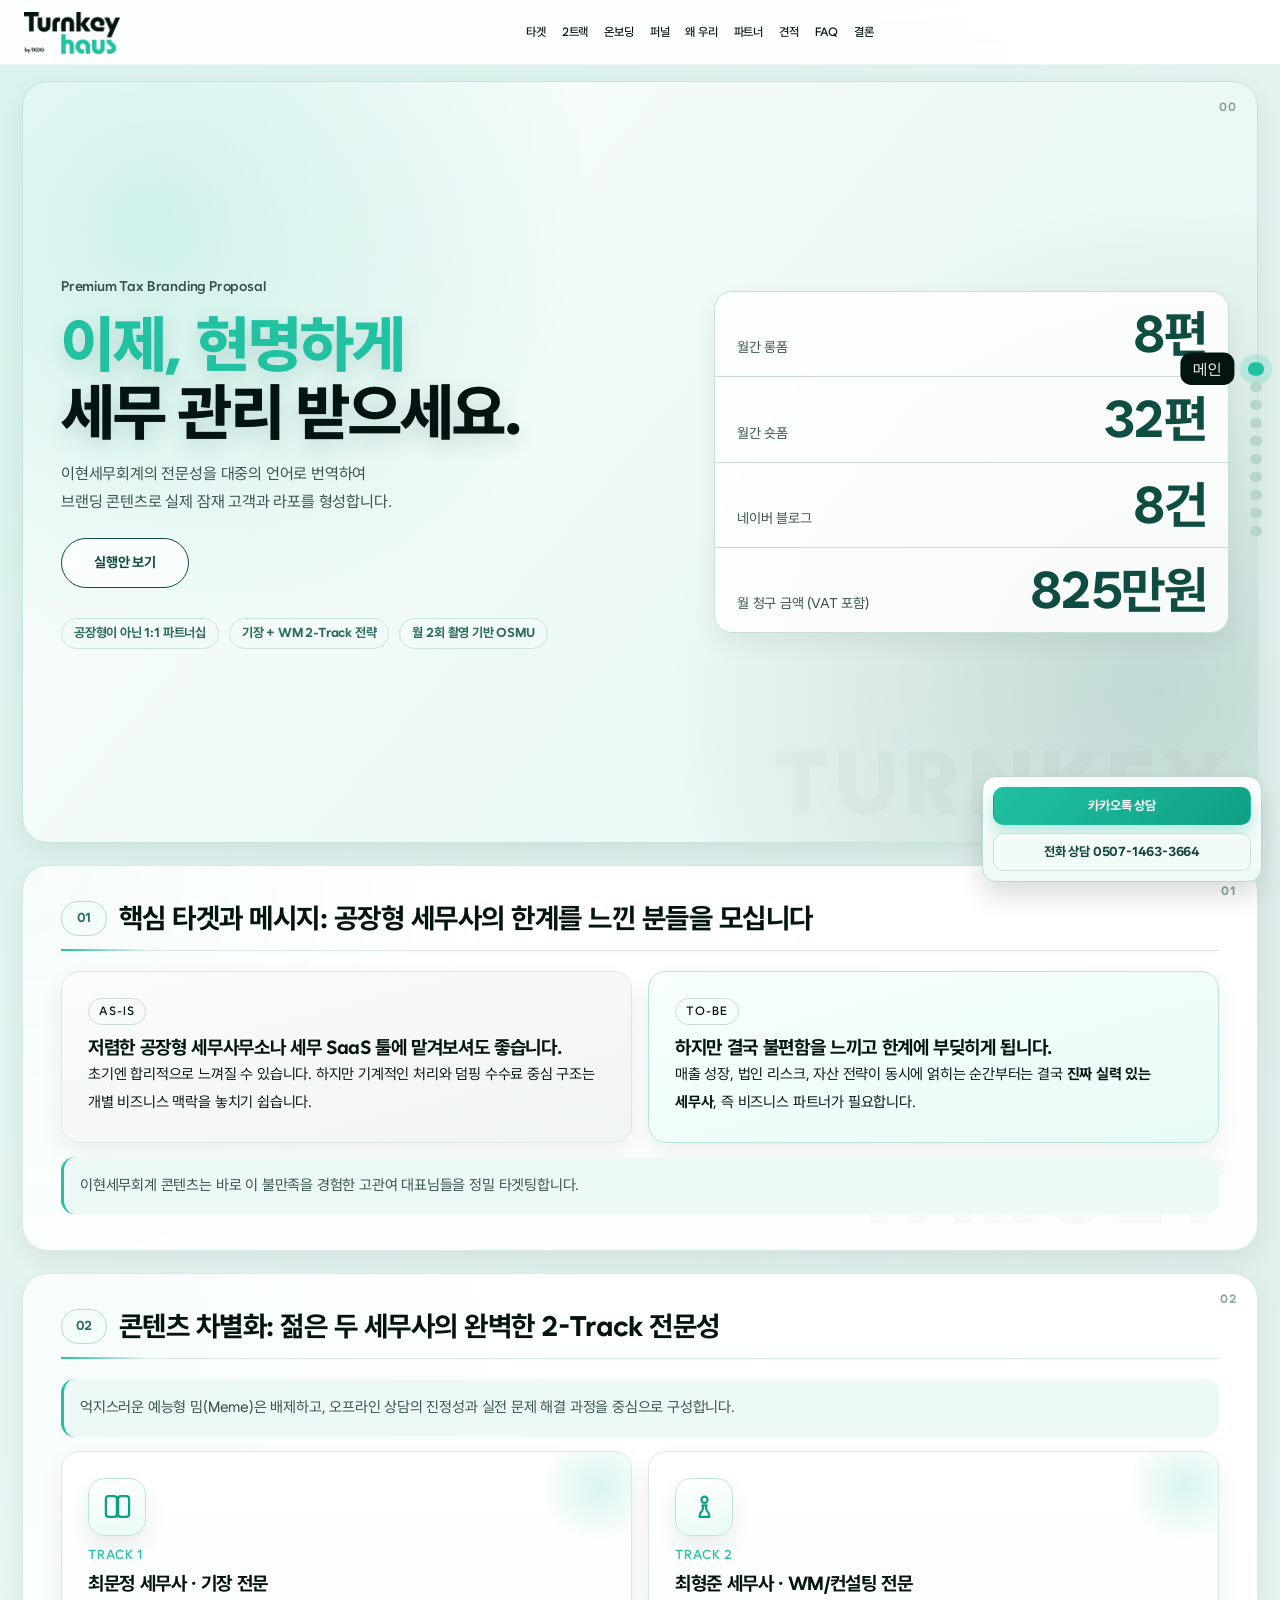
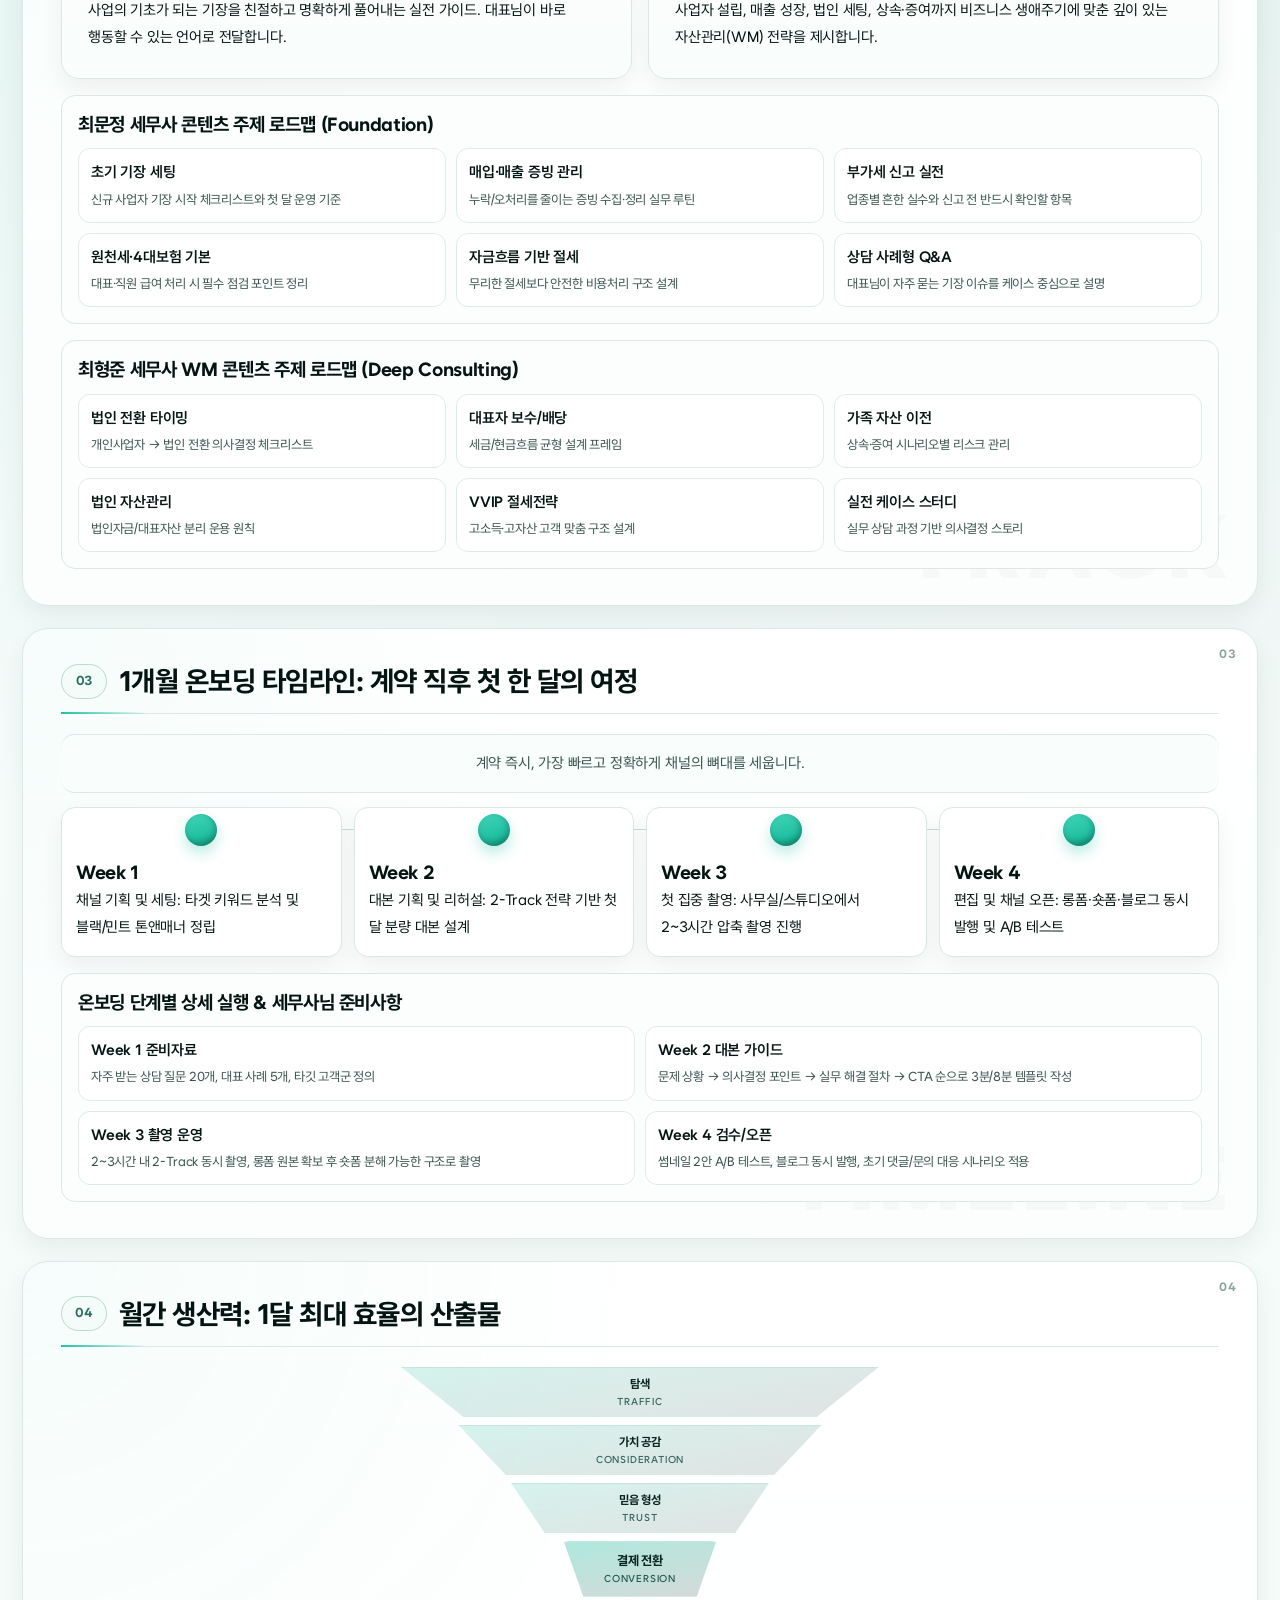
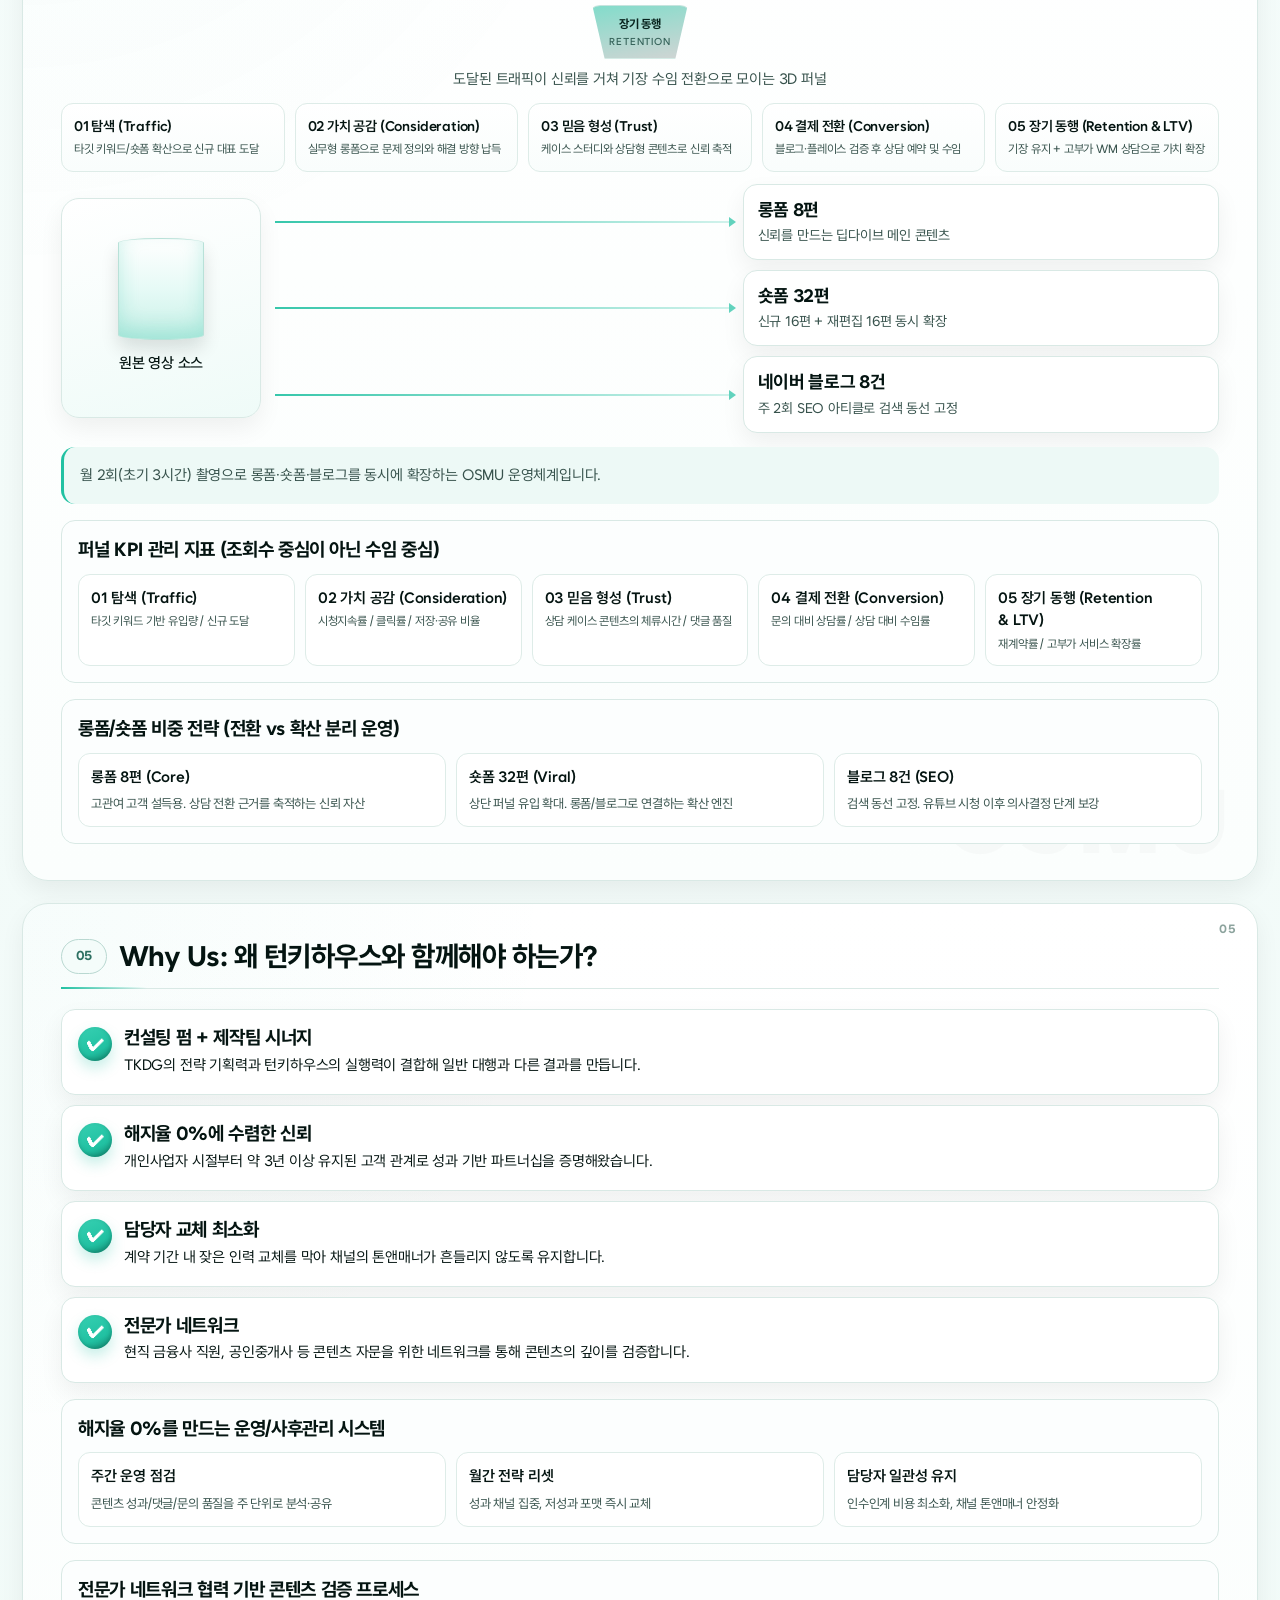
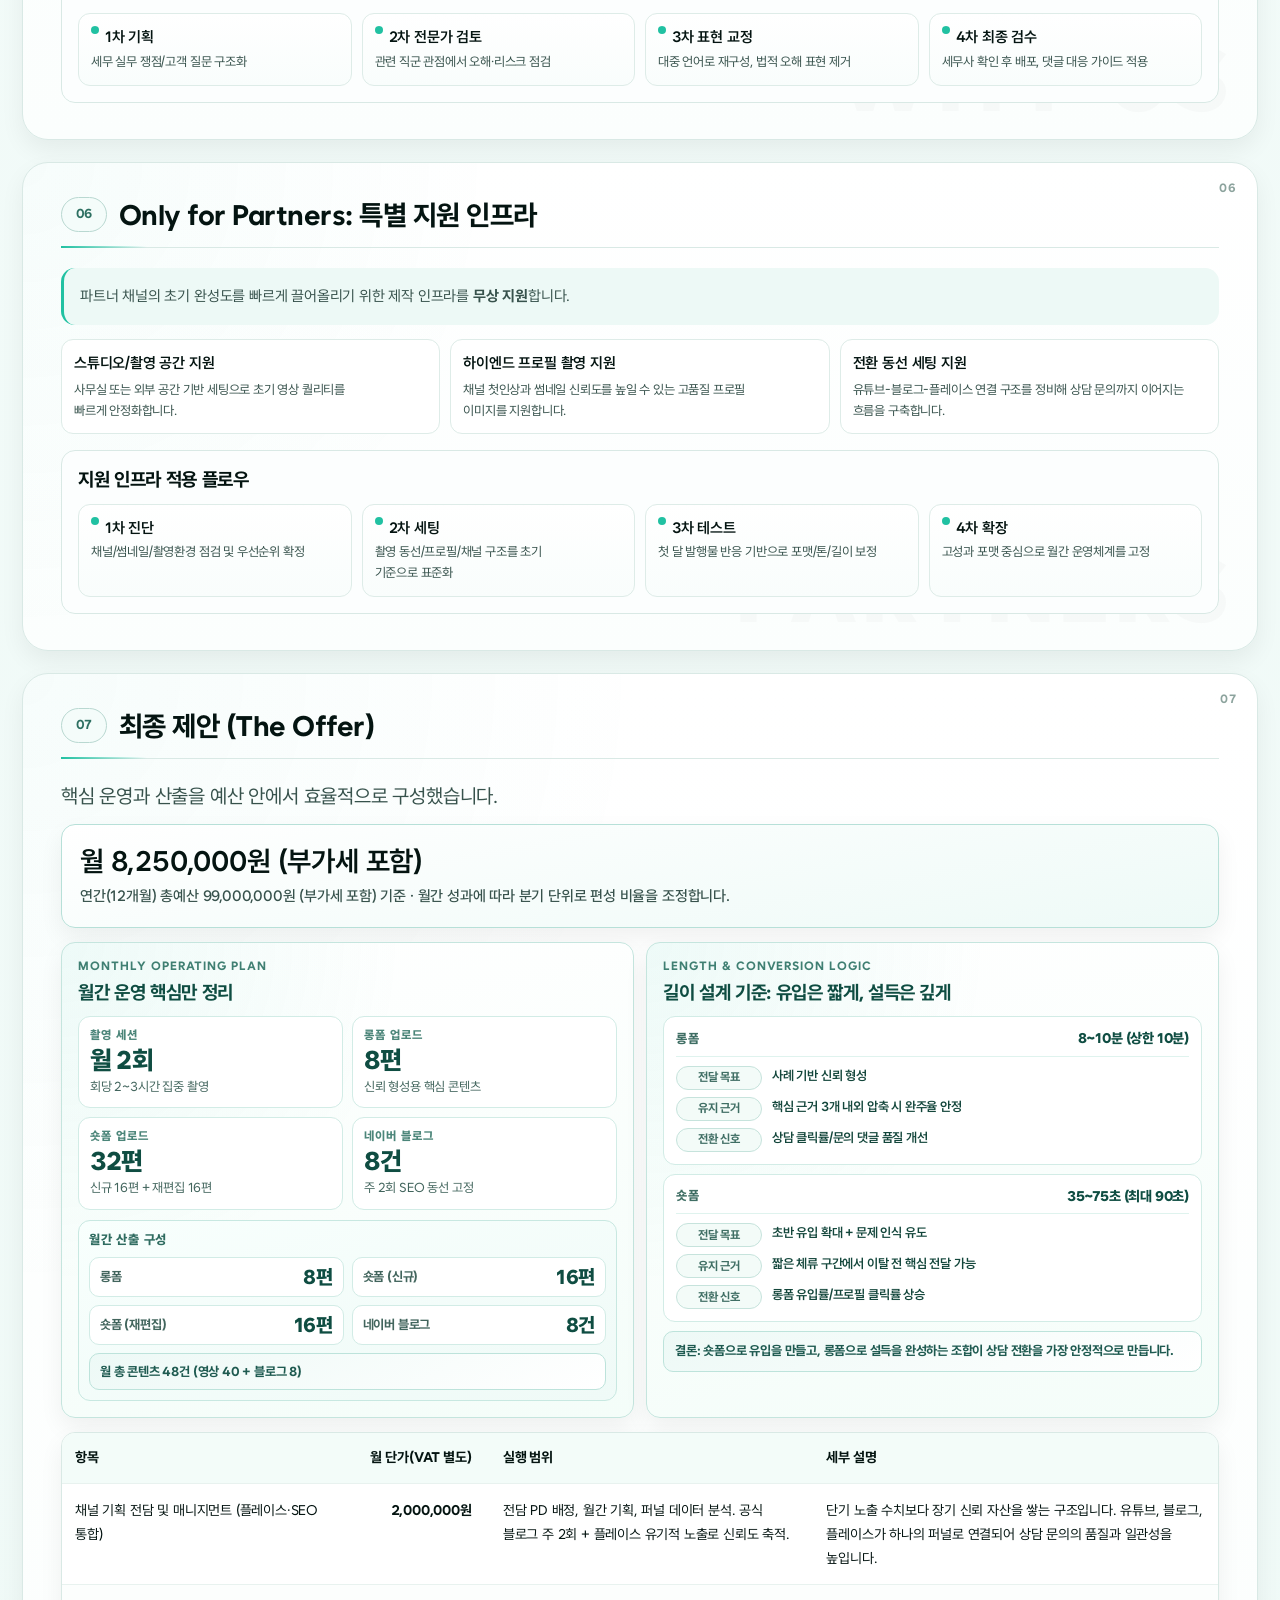
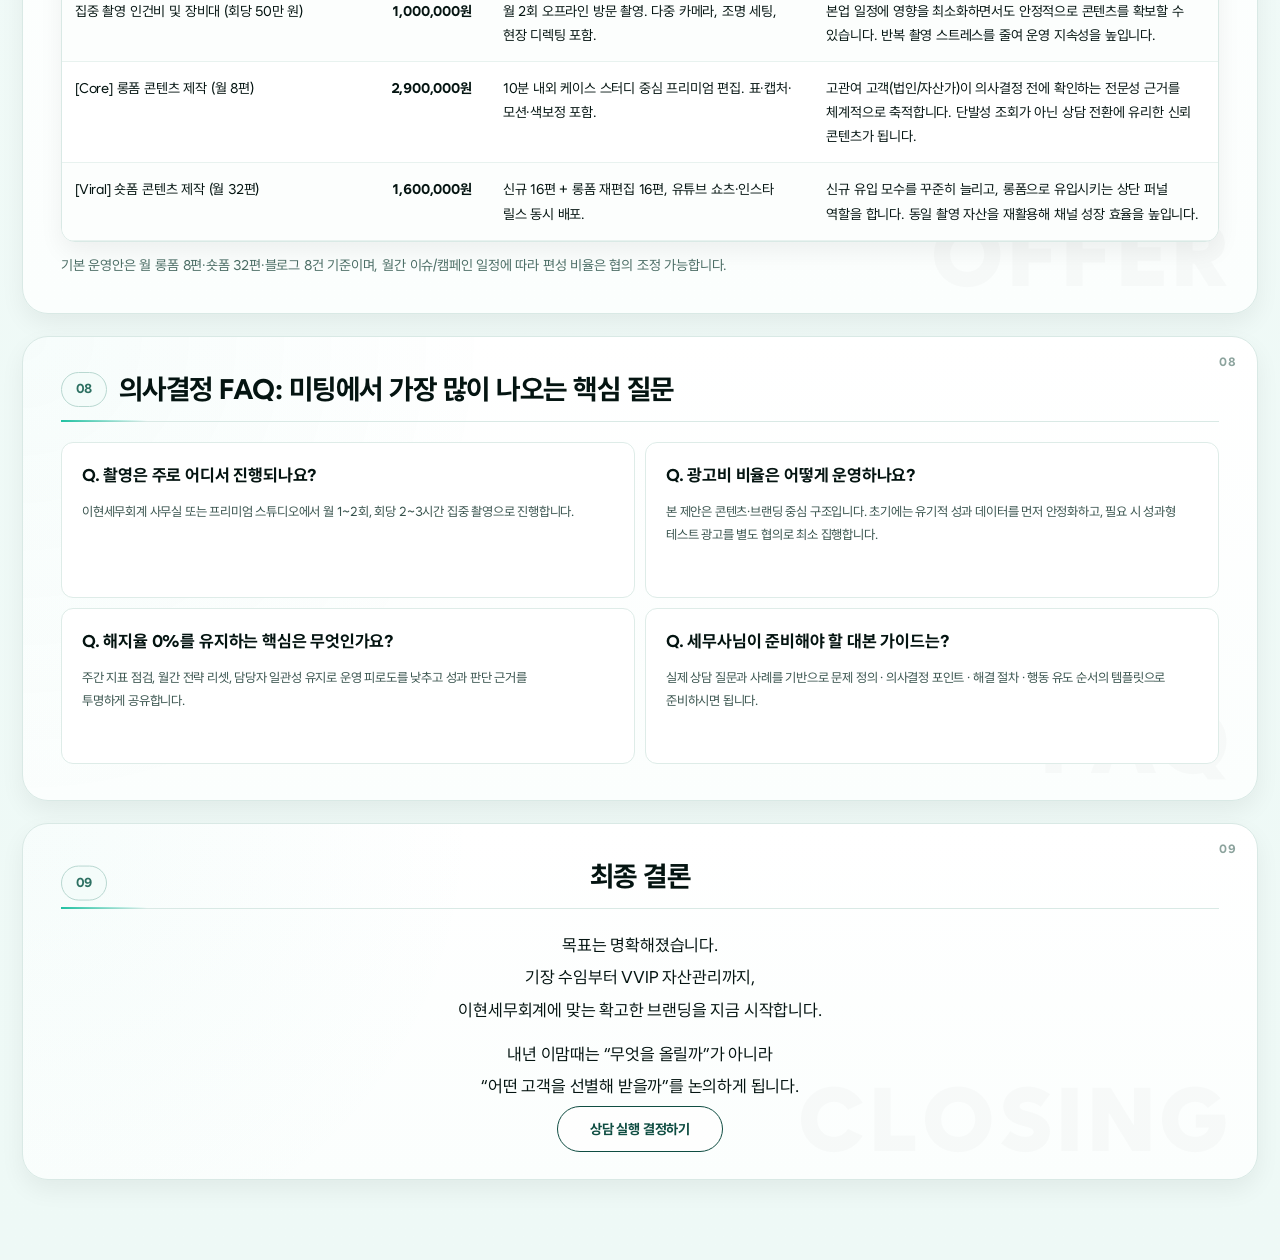
==== commit 5bb85428: "Add files via upload" ====
--- a/leehyun-action-homepage/index.html
+++ b/leehyun-action-homepage/index.html
@@ -33,6 +33,7 @@
       type="image/png"
     />
     <link rel="stylesheet" href="./styles.css" />
+    <link rel="stylesheet" href="./template-core.css" />
   </head>
   <body>
     <div class="scroll-progress" aria-hidden="true">
@@ -72,7 +73,7 @@
       </nav>
     </header>
 
-    <nav class="side-rail" id="sideRail" aria-label="섹션 빠른 이동"></nav>
+    <aside class="side-nav" id="sideNav" aria-label="섹션 빠른 이동"></aside>
 
     <main class="page">
       <section
--- a/leehyun-action-homepage/styles.css
+++ b/leehyun-action-homepage/styles.css
@@ -797,6 +797,27 @@
   padding-bottom: 44px;
 }
 
+.section--closing .section-head {
+  display: flex;
+  align-items: center;
+  justify-content: center;
+  position: relative;
+  padding-left: 74px;
+  padding-right: 74px;
+}
+
+.section--closing .section-head .section-head__num {
+  position: absolute;
+  left: 0;
+  top: 50%;
+  transform: translateY(-50%);
+}
+
+.section--closing .section-head h2 {
+  margin: 0 auto;
+  text-align: center;
+}
+
 .closing-copy {
   max-width: 56ch;
   margin: 0 auto 12px;
@@ -1805,7 +1826,11 @@
   }
 
   .hero__headline {
-    font-size: clamp(45px, 12vw, 74px);
+    max-width: 100%;
+    font-size: clamp(40px, 11vw, 68px);
+    word-break: keep-all;
+    line-break: loose;
+    text-wrap: pretty;
   }
 
   .hero__sub {
@@ -1820,6 +1845,23 @@
   .pill {
     font-size: 12px;
     padding: 6px 10px;
+  }
+
+  .section--closing .section-head {
+    padding-left: 62px;
+    padding-right: 62px;
+  }
+
+  h2 {
+    word-break: keep-all;
+    line-break: loose;
+    text-wrap: pretty;
+  }
+
+  h3 {
+    word-break: keep-all;
+    line-break: loose;
+    text-wrap: pretty;
   }
 
   .offer-flow__canvas {
--- a/leehyun-action-homepage/template-core.css
+++ b/leehyun-action-homepage/template-core.css
@@ -0,0 +1,700 @@
+/* Shared template layer for Turnkey proposal pages (lhtax + grsrgn) */
+:root {
+  --brand-primary: #21c1a2;
+  --brand-primary-strong: #16937a;
+  --brand-ink: #041411;
+  --brand-ink-soft: #37524c;
+  --brand-navy: #0f4d42;
+  --brand-line: #d9e9e5;
+  --brand-line-strong: #b9d8d1;
+  --brand-surface: #ffffff;
+  --brand-surface-soft: #f8fdfc;
+  --brand-shadow-1: 0 10px 24px rgba(4, 20, 17, 0.06);
+  --brand-shadow-2: 0 16px 34px rgba(4, 20, 17, 0.1);
+  --brand-radius-xl: 26px;
+  --brand-radius-lg: 18px;
+  --brand-radius-md: 14px;
+  --template-page-width: 1320px;
+  --template-page-gutter-desktop: 44px;
+  --template-page-gutter-mobile: 20px;
+  --template-consult-bottom-gap: 168px;
+
+  /* Alias existing per-site vars to one token source */
+  --mint: var(--brand-primary);
+  --blue: var(--brand-primary);
+  --blue-strong: var(--brand-primary-strong);
+  --ink: var(--brand-ink);
+  --ink-soft: var(--brand-ink-soft);
+  --navy: var(--brand-navy);
+  --line: var(--brand-line);
+  --line-strong: var(--brand-line-strong);
+  --shadow-1: var(--brand-shadow-1);
+  --shadow-2: var(--brand-shadow-2);
+  --radius-xl: var(--brand-radius-xl);
+  --radius-lg: var(--brand-radius-lg);
+  --radius-md: var(--brand-radius-md);
+}
+
+html,
+body {
+  max-width: 100%;
+  overflow-x: hidden;
+}
+
+body {
+  color: var(--ink);
+  background:
+    radial-gradient(circle at 5% 2%, rgba(33, 193, 162, 0.12), transparent 30%),
+    radial-gradient(circle at 92% 12%, rgba(15, 77, 66, 0.08), transparent 28%),
+    linear-gradient(180deg, #f8fdfc 0%, #eef9f6 100%);
+  font-family: "Wanted Sans", "Pretendard", "Noto Sans KR", sans-serif;
+  letter-spacing: -0.012em;
+  line-height: 1.75;
+}
+
+.top-nav {
+  position: sticky;
+  top: 0;
+  z-index: 50;
+  display: grid;
+  grid-template-columns: auto 1fr;
+  align-items: center;
+  gap: 24px;
+  padding: 12px 24px 10px;
+  border-bottom: 1px solid #edf4f2;
+  background: rgba(255, 255, 255, 0.94);
+  backdrop-filter: blur(8px);
+  -webkit-backdrop-filter: blur(8px);
+}
+
+.brand__logo {
+  width: clamp(96px, 6.4vw, 116px);
+  height: auto;
+  object-fit: contain;
+}
+
+.top-nav__menu {
+  display: flex;
+  justify-content: center;
+  gap: 16px;
+  align-items: center;
+}
+
+.top-nav__menu a {
+  padding: 4px 0;
+  color: var(--ink);
+  font-size: clamp(12px, 0.78vw, 14px);
+  font-weight: 500;
+  line-height: 1.4;
+  text-decoration: none;
+  white-space: nowrap;
+  border-bottom: 2px solid transparent;
+  transition: border-color 0.2s ease;
+}
+
+.top-nav__menu a:hover,
+.top-nav__menu a.is-active {
+  border-color: var(--ink);
+}
+
+.top-nav__toggle {
+  display: none;
+  width: 38px;
+  height: 34px;
+  border: 1px solid #d7e8e3;
+  border-radius: 10px;
+  background: #fff;
+  padding: 7px 8px;
+  cursor: pointer;
+  align-items: center;
+  justify-content: center;
+  gap: 4px;
+  flex-direction: column;
+}
+
+.top-nav__toggle span {
+  width: 100%;
+  height: 1.8px;
+  border-radius: 999px;
+  background: var(--ink);
+  transition: transform 0.25s ease, opacity 0.2s ease;
+}
+
+.top-nav__toggle.is-open span:nth-child(1) {
+  transform: translateY(5.8px) rotate(45deg);
+}
+
+.top-nav__toggle.is-open span:nth-child(2) {
+  opacity: 0;
+}
+
+.top-nav__toggle.is-open span:nth-child(3) {
+  transform: translateY(-5.8px) rotate(-45deg);
+}
+
+.page {
+  width: min(var(--template-page-width), calc(100vw - var(--template-page-gutter-desktop)));
+  margin: 16px auto 80px;
+}
+
+.section {
+  position: relative;
+  overflow: hidden;
+  margin-bottom: 22px;
+  padding: 34px 38px 36px;
+  border-radius: var(--radius-xl);
+  border: 1px solid var(--line);
+  background:
+    radial-gradient(circle at 0 0, rgba(33, 193, 162, 0.04), transparent 36%),
+    linear-gradient(180deg, #ffffff, #fbfefd);
+  box-shadow: var(--shadow-1);
+}
+
+.section > * {
+  position: relative;
+  z-index: 1;
+}
+
+.section::after {
+  content: attr(data-mark);
+  position: absolute;
+  right: 24px;
+  bottom: 14px;
+  color: rgba(4, 20, 17, 0.02);
+  font-size: clamp(44px, 7vw, 120px);
+  line-height: 1;
+  letter-spacing: 0.04em;
+  font-weight: 900;
+  z-index: 0;
+  pointer-events: none;
+  user-select: none;
+}
+
+.section::before {
+  content: attr(data-step);
+  position: absolute;
+  top: 18px;
+  right: 20px;
+  color: #8ca39d;
+  font-size: 12px;
+  line-height: 1.2;
+  letter-spacing: 0.1em;
+  font-weight: 700;
+  z-index: 2;
+}
+
+.section-head {
+  display: grid;
+  grid-template-columns: auto 1fr;
+  align-items: center;
+  gap: 12px;
+  position: relative;
+  margin-bottom: 20px;
+  padding-bottom: 14px;
+  border-bottom: 1px solid var(--line);
+}
+
+.section-head::after {
+  content: "";
+  position: absolute;
+  left: 0;
+  bottom: -1px;
+  width: 86px;
+  height: 2px;
+  background: linear-gradient(90deg, var(--mint), rgba(33, 193, 162, 0));
+}
+
+.section-head__num {
+  margin: 0;
+  min-width: 46px;
+  text-align: center;
+  padding: 8px 10px;
+  border-radius: 999px;
+  border: 1px solid var(--line-strong);
+  background: #f4fcfa;
+  color: #2d7062;
+  font-size: 13px;
+  line-height: 1.3;
+  font-weight: 700;
+}
+
+.section-head h2 {
+  margin: 0;
+  text-wrap: balance;
+}
+
+.hero {
+  min-height: clamp(560px, calc(100vh - 124px), 760px);
+  display: block;
+  padding-top: 0;
+  padding-bottom: 0;
+  border: 1px solid #c6e3dc;
+  background:
+    radial-gradient(circle at 10% 18%, rgba(33, 193, 162, 0.2), transparent 35%),
+    radial-gradient(circle at 92% 80%, rgba(15, 77, 66, 0.18), transparent 38%),
+    linear-gradient(130deg, #ffffff 0%, #eef9f6 50%, #e6f6f2 100%);
+}
+
+.hero-grid {
+  min-height: inherit;
+  display: grid;
+  align-items: center;
+  grid-template-columns: minmax(0, 1.08fr) minmax(0, 0.92fr);
+  gap: clamp(20px, 3vw, 44px);
+}
+
+.hero-copy {
+  display: flex;
+  flex-direction: column;
+  align-items: flex-start;
+  gap: 14px;
+  max-width: 720px;
+}
+
+.hero__kicker {
+  margin: 0;
+  color: var(--ink-soft);
+  font-size: clamp(14px, 1vw, 17px);
+  line-height: 1.45;
+  font-weight: 600;
+}
+
+.hero__headline {
+  margin: 0;
+  max-width: 12ch;
+  color: var(--ink);
+  font-size: clamp(42px, 4.85vw, 80px);
+  line-height: 1.1;
+  letter-spacing: -0.03em;
+  font-weight: 800;
+  word-break: keep-all;
+  line-break: strict;
+  text-wrap: pretty;
+  text-shadow: 0 8px 20px rgba(15, 77, 66, 0.16);
+}
+
+.hero__line {
+  display: block;
+}
+
+.hero__line--accent {
+  color: var(--mint);
+  font-weight: 800;
+}
+
+.hero__sub {
+  margin: 0;
+  max-width: 38ch;
+  color: var(--ink-soft);
+  font-size: clamp(16px, 0.98vw, 18px);
+  line-height: 1.74;
+  word-break: keep-all;
+}
+
+.hero__sub-line {
+  display: block;
+}
+
+.hero-cta {
+  margin-top: 8px;
+  width: fit-content;
+  border-radius: 999px;
+  border: 1px solid var(--navy);
+  background: rgba(255, 255, 255, 0.72);
+  color: var(--navy);
+  padding: 14px 32px;
+  font-size: clamp(14px, 0.92vw, 16px);
+  line-height: 1.4;
+  font-weight: 700;
+  text-decoration: none;
+  transition: transform 0.24s ease, box-shadow 0.24s ease, background 0.24s ease;
+}
+
+.hero-cta:hover {
+  transform: translateY(-1px);
+  background: #edf9f6;
+  box-shadow: 0 8px 16px rgba(15, 77, 66, 0.18);
+}
+
+.hero-proof {
+  display: flex;
+  flex-wrap: wrap;
+  gap: 10px;
+  margin-top: 16px;
+}
+
+.pill {
+  display: inline-flex;
+  align-items: center;
+  min-height: 30px;
+  padding: 6px 12px;
+  border: 1px solid #c6e3dc;
+  border-radius: 999px;
+  background: #f2fbf8;
+  color: #2f6c60;
+  font-size: 13px;
+  line-height: 1.3;
+  font-weight: 700;
+  white-space: nowrap;
+}
+
+.hero-stats {
+  margin-left: clamp(0px, 1vw, 10px);
+  border: 1px solid #c6dfd8;
+  border-radius: var(--radius-lg);
+  background: rgba(255, 255, 255, 0.88);
+  box-shadow: var(--shadow-1);
+  overflow: hidden;
+}
+
+.hero-stat {
+  display: grid;
+  grid-template-columns: 1fr auto;
+  align-items: end;
+  gap: 12px;
+  padding: 18px 22px;
+  border-bottom: 1px solid #c9dad6;
+}
+
+.hero-stat:last-child {
+  border-bottom: 0;
+}
+
+.hero-stat p {
+  margin: 0;
+  color: var(--ink-soft);
+  font-size: clamp(14px, 0.92vw, 16px);
+  line-height: 1.5;
+}
+
+.hero-stat strong {
+  display: flex;
+  align-items: baseline;
+  justify-content: flex-end;
+  gap: 8px;
+  color: var(--navy);
+  font-size: clamp(34px, 4vw, 64px);
+  line-height: 0.94;
+  letter-spacing: -0.03em;
+  font-weight: 700;
+}
+
+.side-nav,
+.side-rail {
+  position: fixed;
+  top: 50%;
+  right: 18px;
+  transform: translateY(-50%);
+  z-index: 72;
+  display: grid;
+  gap: 8px;
+}
+
+.side-nav__dot,
+.side-rail__dot {
+  width: 10px;
+  height: 10px;
+  border: 0;
+  border-radius: 999px;
+  background: #b7d4cd;
+  cursor: pointer;
+  position: relative;
+  transition: transform 0.22s ease, box-shadow 0.22s ease, background 0.22s ease;
+}
+
+.side-nav__dot::after,
+.side-rail__dot::after {
+  content: attr(data-label);
+  position: absolute;
+  right: calc(100% + 10px);
+  top: 50%;
+  transform: translateY(-50%);
+  padding: 5px 9px;
+  border-radius: 8px;
+  background: var(--ink);
+  color: #fff;
+  font-size: 11px;
+  line-height: 1.3;
+  white-space: nowrap;
+  opacity: 0;
+  pointer-events: none;
+  transition: opacity 0.2s ease;
+}
+
+.side-nav__dot:hover::after,
+.side-nav__dot.is-active::after,
+.side-rail__dot:hover::after,
+.side-rail__dot.is-active::after {
+  opacity: 1;
+}
+
+.side-nav__dot:hover,
+.side-nav__dot.is-active,
+.side-rail__dot:hover,
+.side-rail__dot.is-active {
+  transform: scale(1.35);
+  background: var(--mint);
+  box-shadow: 0 0 0 6px rgba(33, 193, 162, 0.18);
+}
+
+.quick-consult {
+  position: fixed;
+  right: 18px;
+  bottom: 18px;
+  z-index: 86;
+  width: min(280px, calc(100vw - 24px));
+  display: grid;
+  gap: 8px;
+  padding: 10px;
+  border-radius: 14px;
+  border: 1px solid var(--line-strong);
+  background:
+    linear-gradient(
+      180deg,
+      rgba(255, 255, 255, 0.98) 0%,
+      rgba(237, 249, 246, 0.94) 100%
+    );
+  box-shadow: 0 14px 26px rgba(4, 20, 17, 0.14);
+  backdrop-filter: blur(8px);
+  -webkit-backdrop-filter: blur(8px);
+}
+
+.quick-consult__chat,
+.quick-consult__phone {
+  display: inline-flex;
+  align-items: center;
+  justify-content: center;
+  min-height: 38px;
+  padding: 9px 10px;
+  border-radius: 10px;
+  text-decoration: none;
+  text-align: center;
+  font-size: 13px;
+  line-height: 1.3;
+  font-weight: 700;
+  transition:
+    transform 0.2s ease,
+    box-shadow 0.2s ease,
+    border-color 0.2s ease,
+    background-color 0.2s ease;
+}
+
+.quick-consult__chat {
+  border: 1px solid transparent;
+  background: linear-gradient(135deg, var(--mint), #0f9f84);
+  color: #fff;
+  box-shadow: 0 8px 16px rgba(33, 193, 162, 0.3);
+}
+
+.quick-consult__phone {
+  border: 1px solid #c6dfd8;
+  background: #f3fbf8;
+  color: #13463b;
+}
+
+.quick-consult__chat:hover,
+.quick-consult__phone:hover {
+  transform: translateY(-1px);
+}
+
+.quick-consult__chat:focus-visible,
+.quick-consult__phone:focus-visible {
+  outline: 2px solid var(--mint);
+  outline-offset: 2px;
+}
+
+.table-wrap {
+  overflow-x: auto;
+  -webkit-overflow-scrolling: touch;
+  overscroll-behavior-x: contain;
+}
+
+.section--closing {
+  text-align: center;
+}
+
+.section--closing .section-head {
+  display: flex;
+  align-items: center;
+  justify-content: center;
+  position: relative;
+  padding-left: 74px;
+  padding-right: 74px;
+}
+
+.section--closing .section-head .section-head__num {
+  position: absolute;
+  left: 0;
+  top: 50%;
+  transform: translateY(-50%);
+}
+
+.section--closing .section-head h2 {
+  margin: 0 auto;
+  text-align: center;
+}
+
+@media (max-width: 1120px) {
+  .page {
+    width: calc(100vw - var(--template-page-gutter-mobile));
+    margin: 10px auto calc(var(--template-consult-bottom-gap) + env(safe-area-inset-bottom));
+  }
+
+  .top-nav {
+    gap: 10px;
+    padding: 10px 14px 9px;
+  }
+
+  .section {
+    margin-bottom: 16px;
+    padding: 26px 20px;
+  }
+
+  .hero {
+    min-height: auto;
+    padding-top: 18px;
+    padding-bottom: 18px;
+  }
+
+  .hero-grid {
+    grid-template-columns: 1fr;
+    gap: 24px;
+  }
+
+  .hero-stats {
+    margin-left: 0;
+    width: 100%;
+  }
+
+  .side-nav,
+  .side-rail {
+    display: none;
+  }
+
+  .quick-consult {
+    right: 12px;
+    bottom: 12px;
+    width: min(246px, calc(100vw - 20px));
+    padding: 7px;
+  }
+
+  .offer-flow {
+    display: none;
+  }
+
+  .trend-table,
+  .offer-table {
+    min-width: 0;
+    table-layout: fixed;
+  }
+
+  th,
+  td {
+    overflow-wrap: anywhere;
+  }
+}
+
+@media (max-width: 760px) {
+  .top-nav {
+    grid-template-columns: auto auto;
+    justify-content: space-between;
+    align-items: center;
+    gap: 8px;
+    padding: 10px 12px;
+  }
+
+  .top-nav__toggle {
+    display: inline-flex;
+  }
+
+  .top-nav__menu {
+    position: absolute;
+    top: calc(100% + 6px);
+    left: 10px;
+    right: 10px;
+    z-index: 60;
+    background: rgba(255, 255, 255, 0.98);
+    border: 1px solid #ddece8;
+    border-radius: 14px;
+    box-shadow: 0 12px 24px rgba(4, 20, 17, 0.1);
+    padding: 10px;
+    display: grid;
+    grid-template-columns: 1fr;
+    gap: 7px;
+    opacity: 0;
+    pointer-events: none;
+    transform: translateY(-6px) scale(0.98);
+    transition: opacity 0.2s ease, transform 0.2s ease;
+  }
+
+  .top-nav__menu.is-open {
+    opacity: 1;
+    pointer-events: auto;
+    transform: translateY(0) scale(1);
+  }
+
+  .top-nav__menu a {
+    font-size: 14px;
+    border: 1px solid #e2efeb;
+    border-radius: 10px;
+    padding: 9px 10px;
+    text-align: left;
+    background: #fff;
+  }
+
+  .hero__headline {
+    max-width: 100%;
+    font-size: clamp(33px, 10.2vw, 52px);
+    line-height: 1.12;
+    word-break: keep-all;
+    line-break: loose;
+    text-wrap: pretty;
+  }
+
+  .hero__sub {
+    max-width: 100%;
+    font-size: 15px;
+    line-height: 1.68;
+  }
+
+  .hero-proof {
+    margin-top: 10px;
+  }
+
+  .pill {
+    min-height: 28px;
+    padding: 6px 10px;
+    font-size: 12px;
+  }
+
+  .section-head {
+    grid-template-columns: 1fr;
+    align-items: start;
+    gap: 8px;
+  }
+
+  h2,
+  h3 {
+    word-break: keep-all;
+    line-break: loose;
+    text-wrap: pretty;
+  }
+
+  .section--closing .section-head {
+    padding-left: 62px;
+    padding-right: 62px;
+  }
+
+  .quick-consult {
+    right: 10px;
+    bottom: max(10px, env(safe-area-inset-bottom));
+    width: min(232px, calc(100vw - 16px));
+  }
+
+  .quick-consult__chat,
+  .quick-consult__phone {
+    min-height: 34px;
+    font-size: 11px;
+    padding: 8px 9px;
+  }
+}
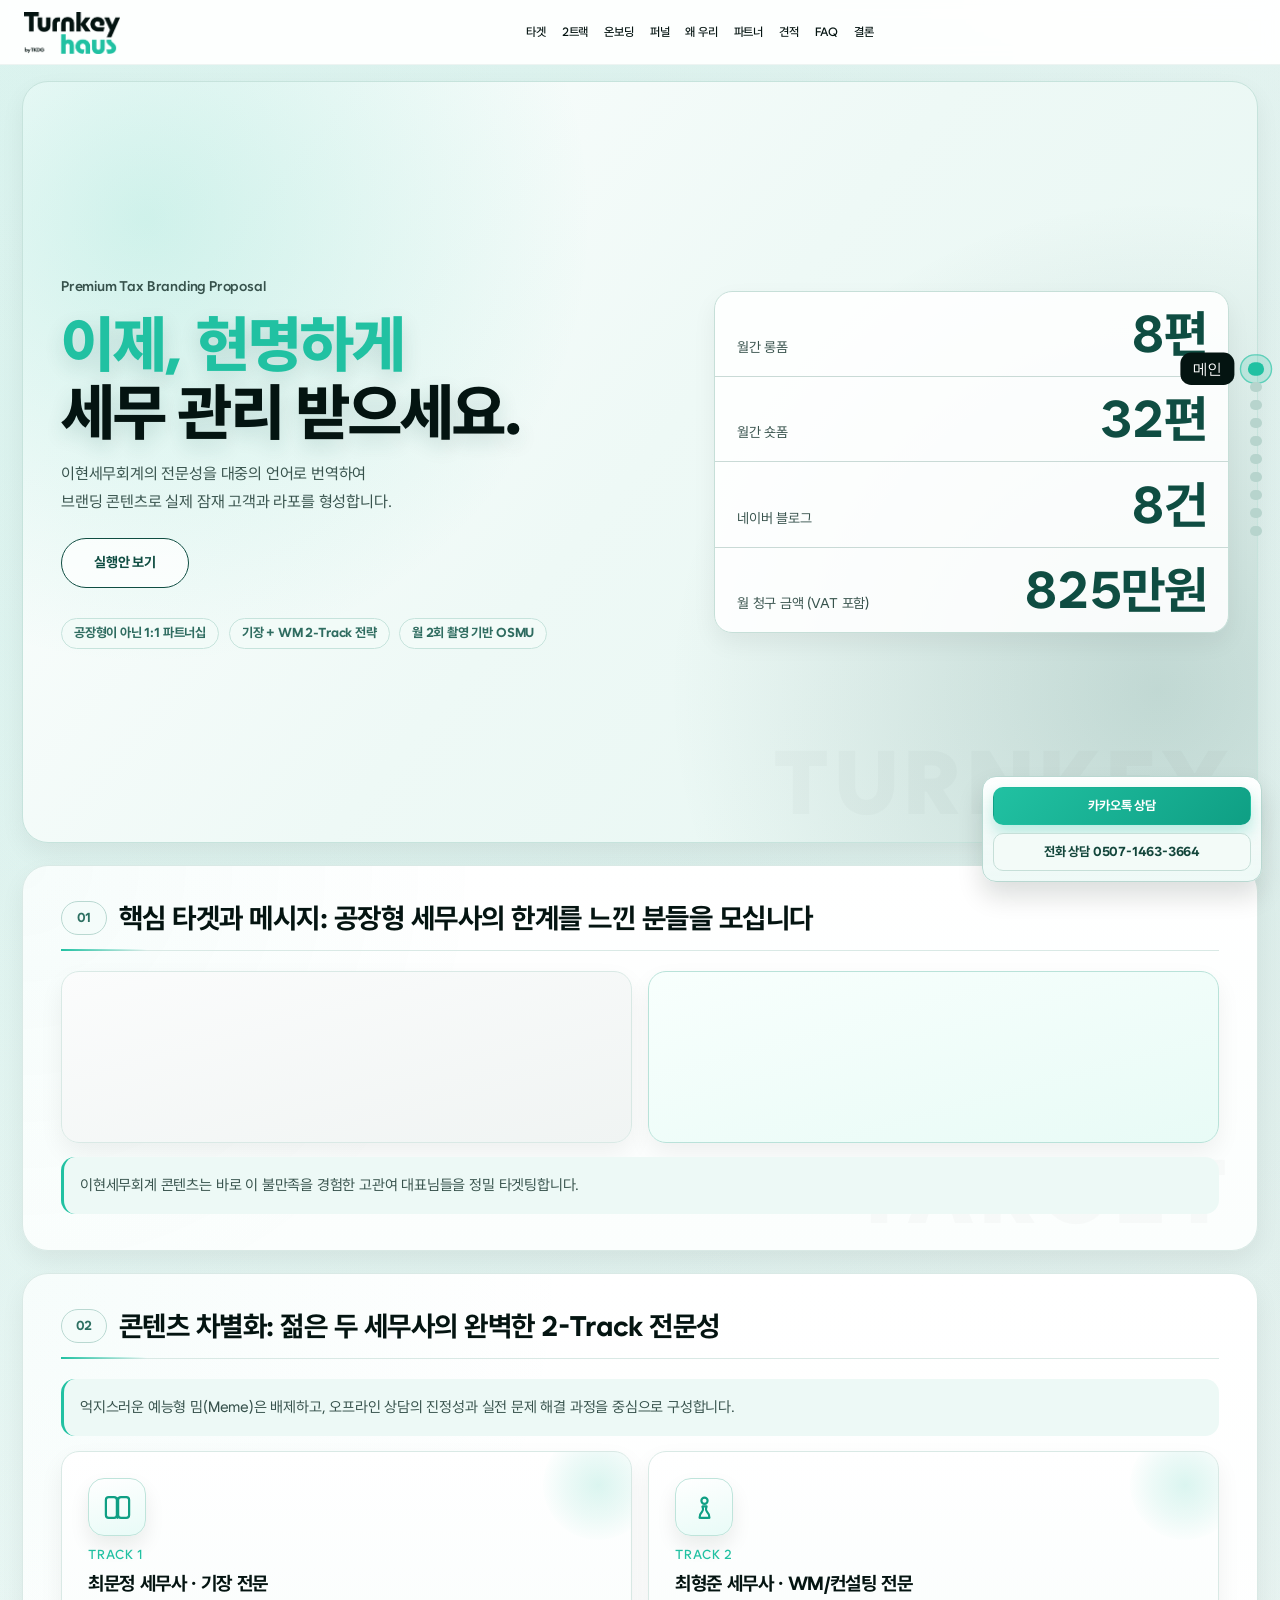
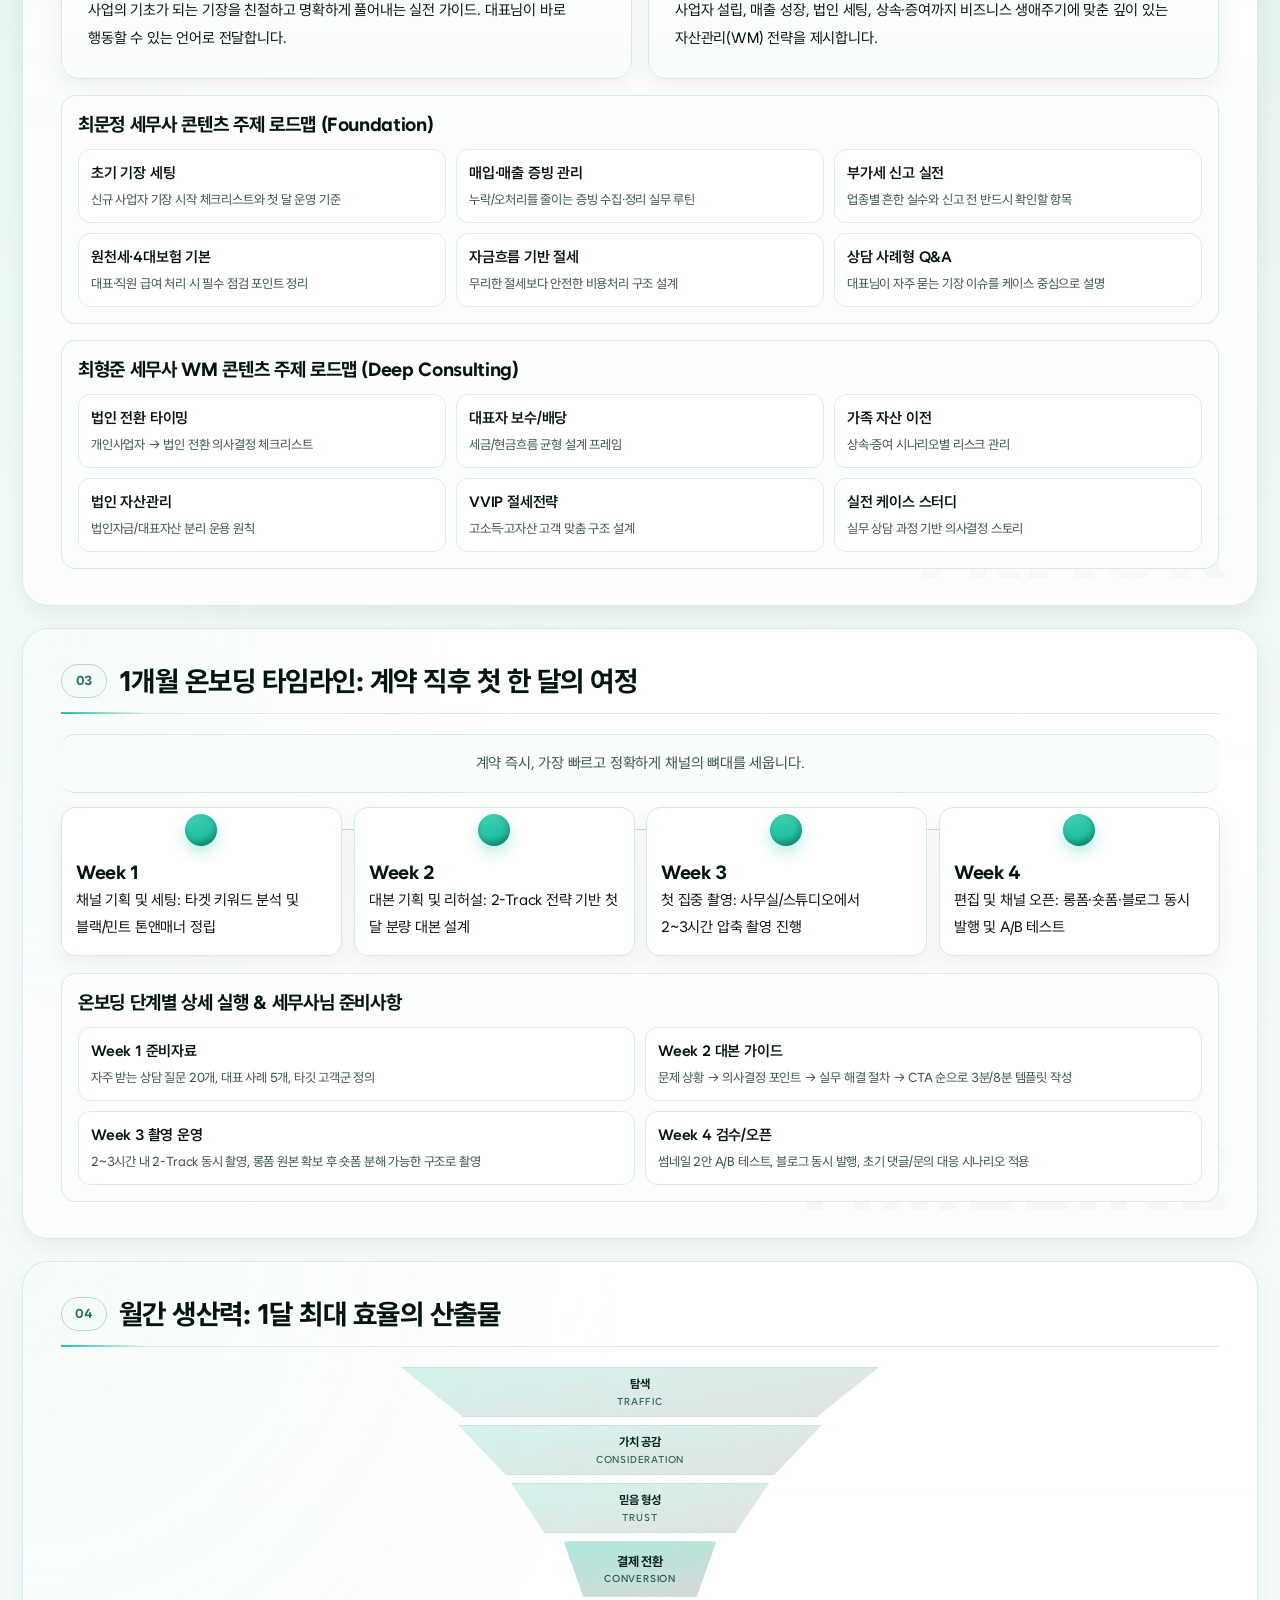
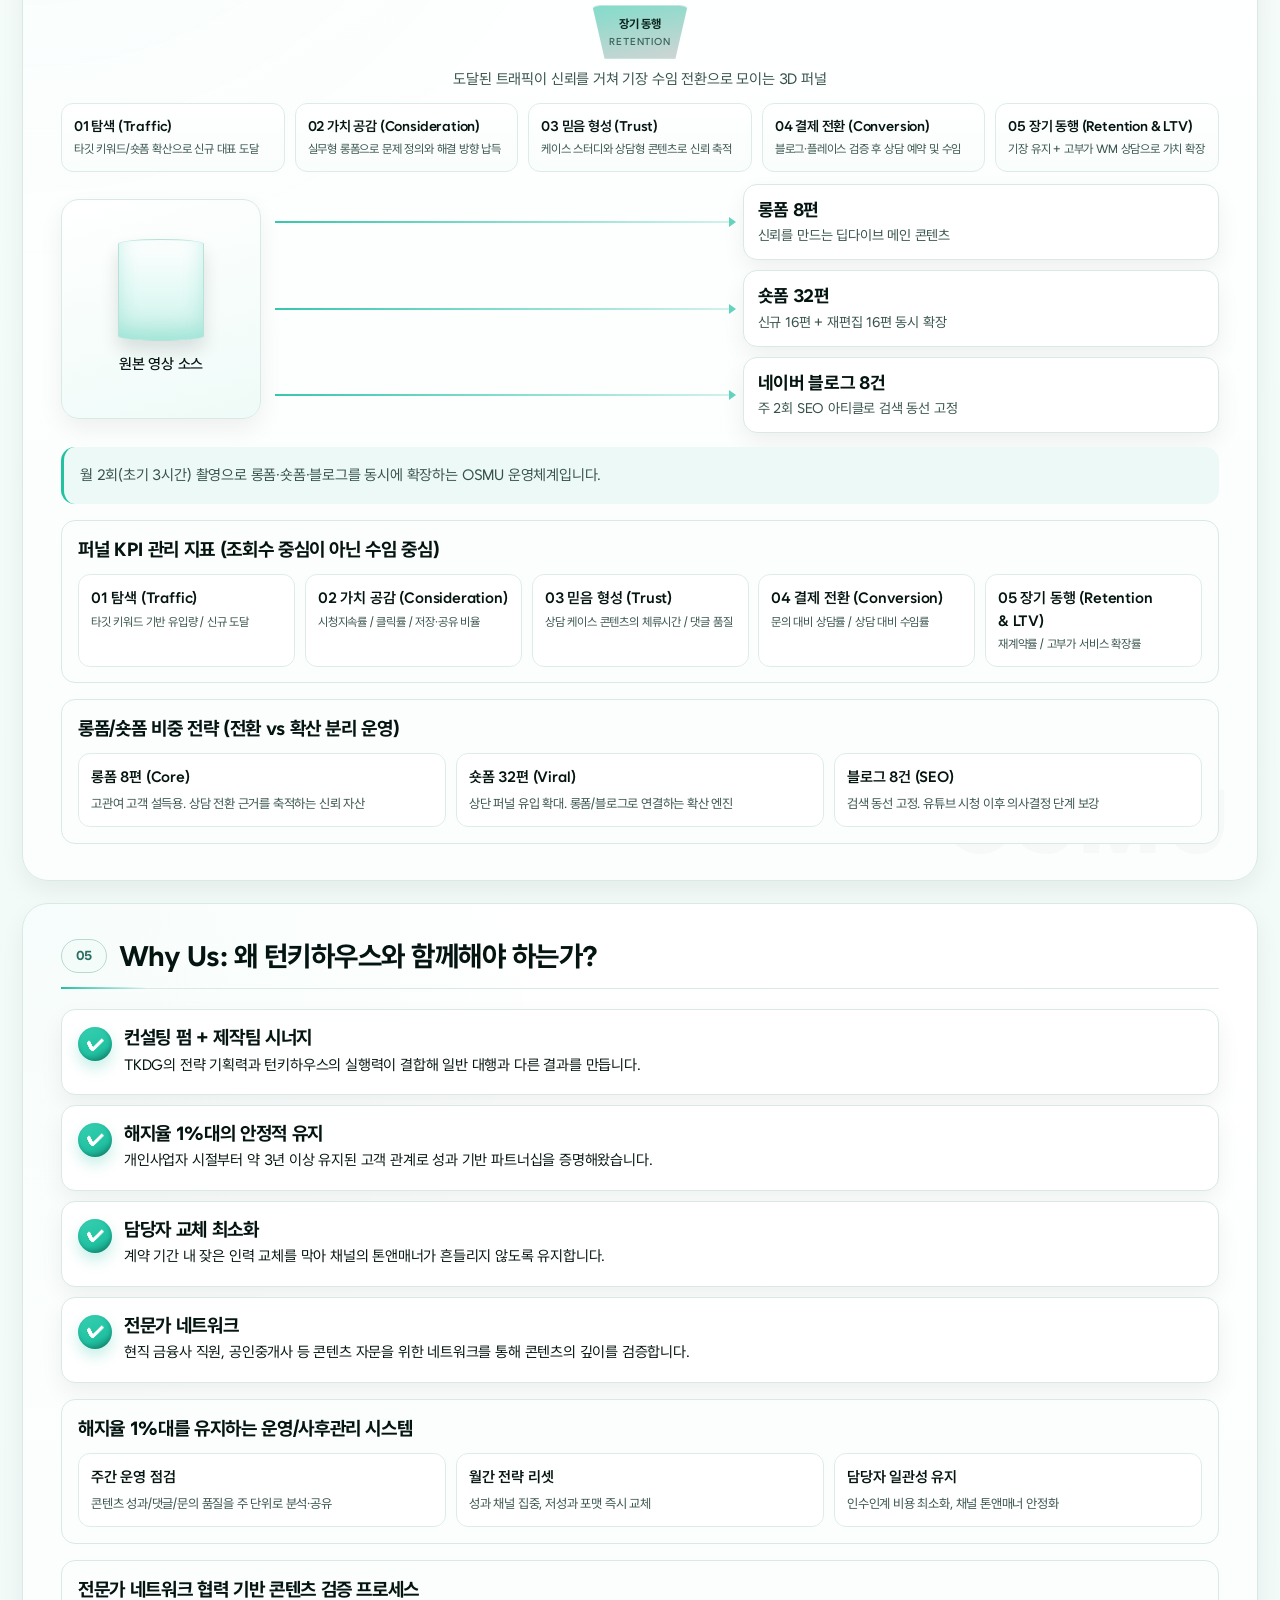
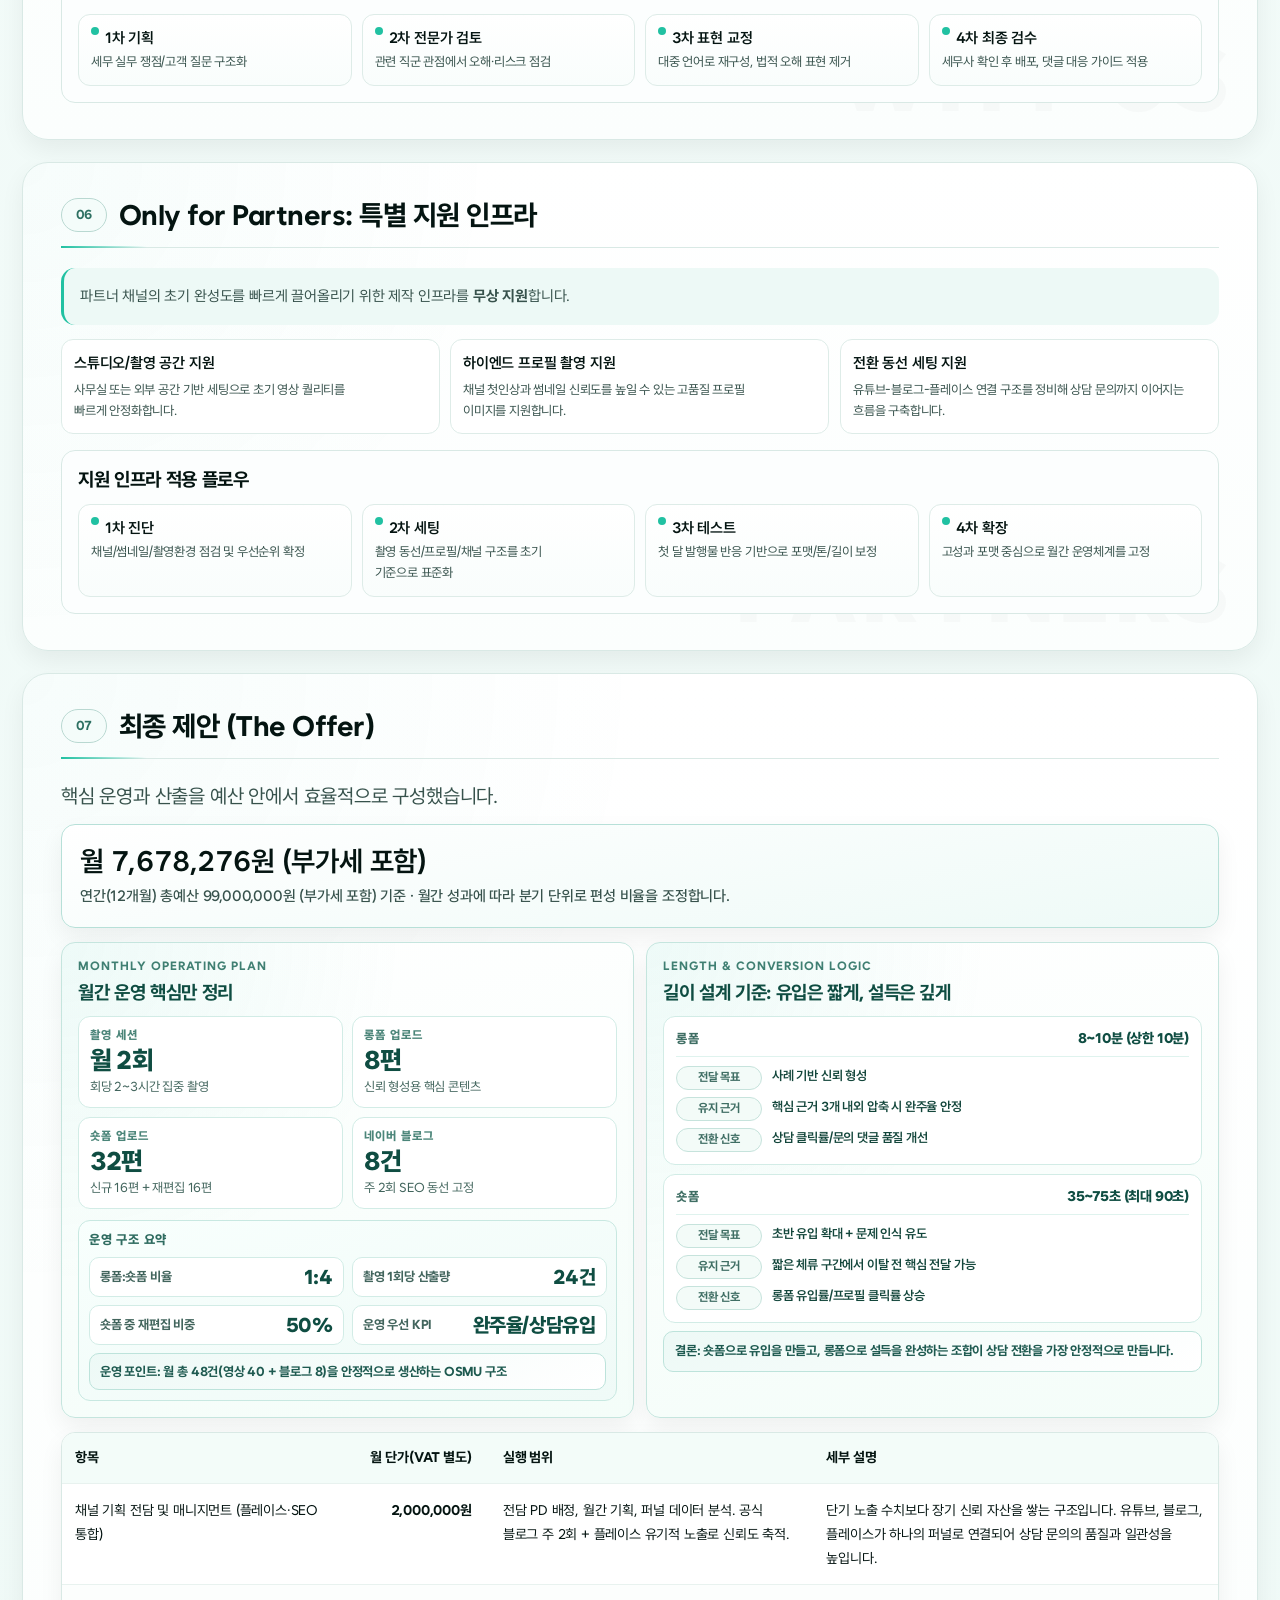
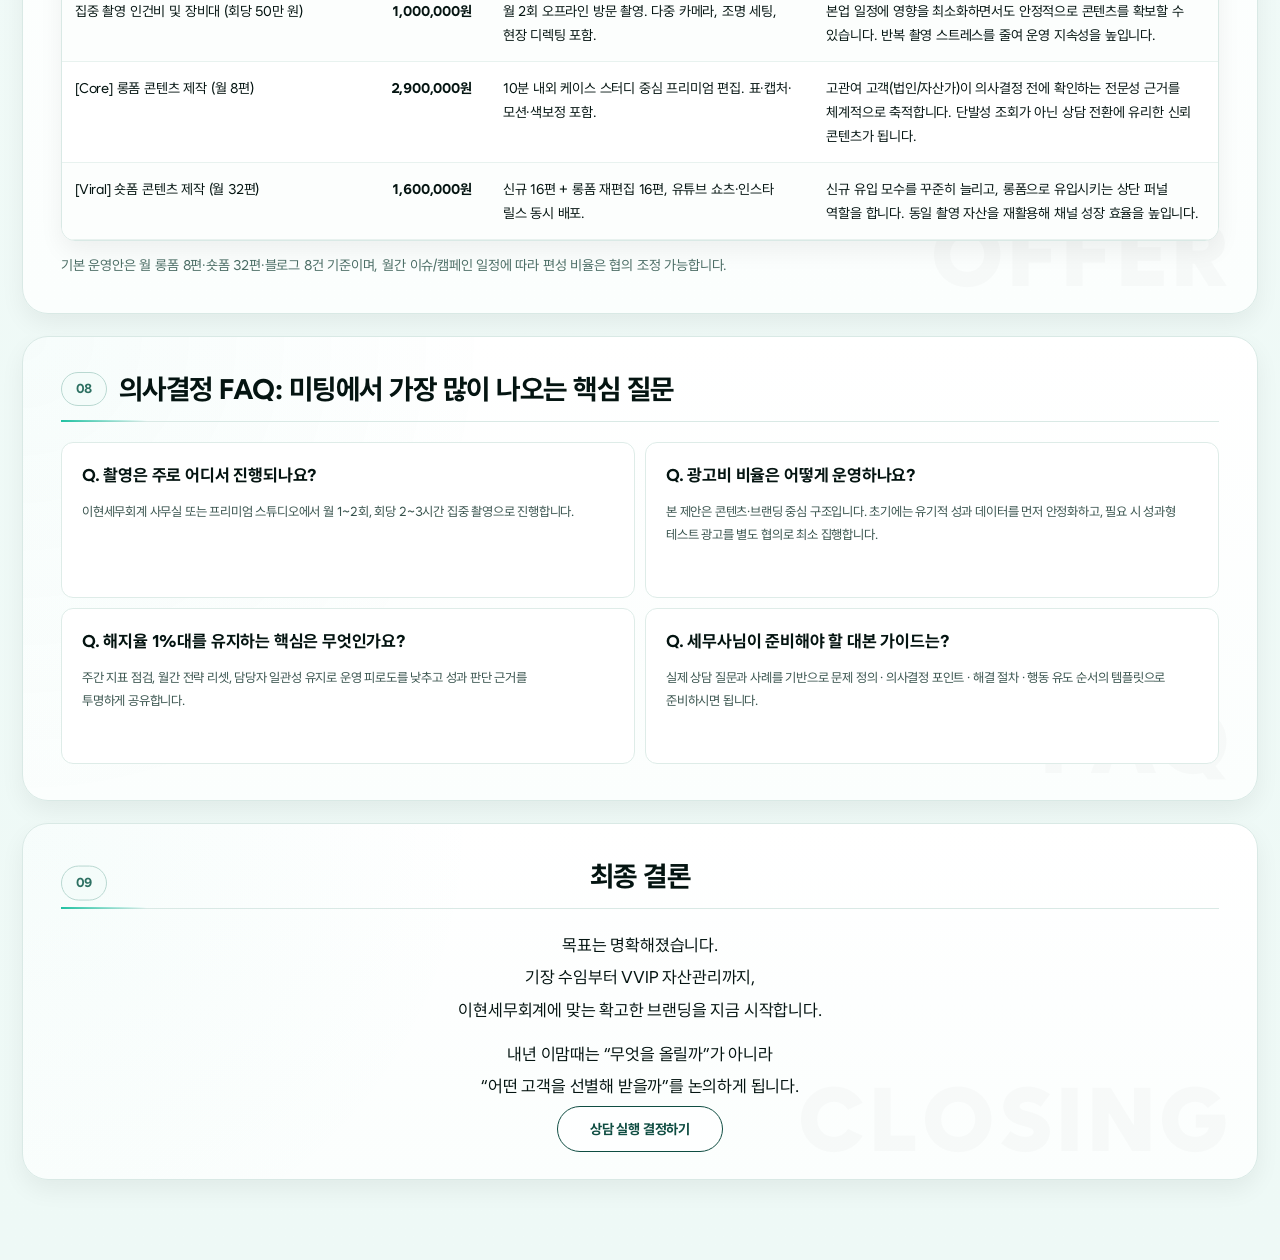
==== commit 7cd48d73: "Add files via upload" ====
--- a/leehyun-action-homepage/index.html
+++ b/leehyun-action-homepage/index.html
@@ -3,6 +3,7 @@
   <head>
     <meta charset="UTF-8" />
     <meta name="viewport" content="width=device-width, initial-scale=1.0" />
+    <meta name="build-id" content="lhtax-20260306-0059" />
     <title>이현세무회계 프리미엄 브랜딩 제안서 | Turnkey haus</title>
     <meta
       name="description"
@@ -32,8 +33,8 @@
       as="image"
       type="image/png"
     />
-    <link rel="stylesheet" href="./styles.css" />
-    <link rel="stylesheet" href="./template-core.css" />
+    <link rel="stylesheet" href="./styles.css?v=20260306-0059" />
+    <link rel="stylesheet" href="./template-core.css?v=20260306-0059" />
   </head>
   <body>
     <div class="scroll-progress" aria-hidden="true">
@@ -105,19 +106,19 @@
           <aside class="hero-stats" aria-label="핵심 수치">
             <article class="hero-stat">
               <p>월간 롱폼</p>
-              <strong>8편</strong>
+              <strong data-count-to="8" data-count-suffix="편">8편</strong>
             </article>
             <article class="hero-stat">
               <p>월간 숏폼</p>
-              <strong>32편</strong>
+              <strong data-count-to="32" data-count-suffix="편">32편</strong>
             </article>
             <article class="hero-stat">
               <p>네이버 블로그</p>
-              <strong>8건</strong>
+              <strong data-count-to="8" data-count-suffix="건">8건</strong>
             </article>
             <article class="hero-stat">
               <p>월 청구 금액 (VAT 포함)</p>
-              <strong>825만원</strong>
+              <strong data-count-to="825" data-count-suffix="만원" data-count-duration="1100">825만원</strong>
             </article>
           </aside>
         </div>
@@ -499,7 +500,7 @@
           <article class="check">
             <p class="check__icon" aria-hidden="true">✔</p>
             <div>
-              <h3>해지율 0%에 수렴한 신뢰</h3>
+              <h3>해지율 1%대의 안정적 유지</h3>
               <p>
                 개인사업자 시절부터 약 3년 이상 유지된 고객 관계로 성과 기반
                 파트너십을 증명해왔습니다.
@@ -531,7 +532,7 @@
         </div>
 
         <div class="sub-block">
-          <h3>해지율 0%를 만드는 운영/사후관리 시스템</h3>
+          <h3>해지율 1%대를 유지하는 운영/사후관리 시스템</h3>
           <div class="mini-grid mini-grid--3">
             <article>
               <p>주간 운영 점검</p>
@@ -619,7 +620,13 @@
         </p>
 
         <div class="offer-total">
-          <p class="offer-total__main">월 8,250,000원 (부가세 포함)</p>
+          <p
+            class="offer-total__main"
+            data-count-to="8250000"
+            data-count-prefix="월 "
+            data-count-suffix="원 (부가세 포함)"
+            data-count-duration="1200"
+          >월 8,250,000원 (부가세 포함)</p>
           <p class="offer-total__year">
             연간(12개월) 총예산 99,000,000원 (부가세 포함) 기준 ·
             월간 성과에 따라 분기 단위로 편성 비율을 조정합니다.
@@ -655,14 +662,14 @@
             </div>
 
             <div class="offer-mix" aria-label="월간 산출 구성">
-              <p class="offer-mix__title">월간 산출 구성</p>
+              <p class="offer-mix__title">운영 구조 요약</p>
               <ul class="offer-mix__list">
-                <li><span>롱폼</span><strong>8편</strong></li>
-                <li><span>숏폼 (신규)</span><strong>16편</strong></li>
-                <li><span>숏폼 (재편집)</span><strong>16편</strong></li>
-                <li><span>네이버 블로그</span><strong>8건</strong></li>
+                <li><span>롱폼:숏폼 비율</span><strong>1:4</strong></li>
+                <li><span>촬영 1회당 산출량</span><strong>24건</strong></li>
+                <li><span>숏폼 중 재편집 비중</span><strong>50%</strong></li>
+                <li><span>운영 우선 KPI</span><strong>완주율/상담유입</strong></li>
               </ul>
-              <p class="offer-mix__total">월 총 콘텐츠 48건 (영상 40 + 블로그 8)</p>
+              <p class="offer-mix__total">운영 포인트: 월 총 48건(영상 40 + 블로그 8)을 안정적으로 생산하는 OSMU 구조</p>
             </div>
           </article>
 
@@ -807,7 +814,7 @@
             </span>
           </article>
           <article>
-            <p>Q. 해지율 0%를 유지하는 핵심은 무엇인가요?</p>
+            <p>Q. 해지율 1%대를 유지하는 핵심은 무엇인가요?</p>
             <span>
               주간 지표 점검, 월간 전략 리셋, 담당자 일관성 유지로 운영
               피로도를 낮추고 성과 판단 근거를 투명하게 공유합니다.
@@ -843,7 +850,12 @@
           내년 이맘때는 “무엇을 올릴까”가 아니라<br />
           “어떤 고객을 선별해 받을까”를 논의하게 됩니다.
         </p>
-        <a class="hero-cta" href="#hero">상담 실행 결정하기</a>
+        <a
+          class="hero-cta"
+          href="https://www.turnkey.haus"
+          target="_blank"
+          rel="noopener noreferrer"
+        >상담 실행 결정하기</a>
       </section>
     </main>
 
@@ -861,6 +873,6 @@
       </a>
     </aside>
 
-    <script src="./script.js"></script>
+    <script src="./script.js?v=20260306-0059"></script>
   </body>
 </html>
--- a/leehyun-action-homepage/styles.css
+++ b/leehyun-action-homepage/styles.css
@@ -361,17 +361,8 @@
 }
 
 .section::before {
-
-  content: attr(data-step);
-  position: absolute;
-  top: 18px;
-  right: 20px;
-  font-size: 12px;
-  line-height: 1.2;
-  font-weight: 700;
-  letter-spacing: 0.1em;
-  color: #8ca39d;
-  z-index: 2;
+  content: none !important;
+  display: none !important;
 }
 
 .hero {
--- a/leehyun-action-homepage/template-core.css
+++ b/leehyun-action-homepage/template-core.css
@@ -18,6 +18,8 @@
   --template-page-gutter-desktop: 44px;
   --template-page-gutter-mobile: 20px;
   --template-consult-bottom-gap: 168px;
+  --motion-ease-out: cubic-bezier(0.22, 1, 0.36, 1);
+  --motion-ease-spring: cubic-bezier(0.34, 1.56, 0.64, 1);
 
   /* Alias existing per-site vars to one token source */
   --mint: var(--brand-primary);
@@ -52,6 +54,29 @@
   line-height: 1.75;
 }
 
+[data-count-to] {
+  font-variant-numeric: tabular-nums;
+}
+
+[data-count-to].is-counted {
+  animation: countPop 0.46s var(--motion-ease-out);
+}
+
+.has-js .reveal .motion-item {
+  opacity: 0;
+  transform: translate3d(0, 16px, 0) scale(0.985);
+  transition:
+    opacity 0.66s var(--motion-ease-out),
+    transform 0.66s var(--motion-ease-out);
+  transition-delay: var(--motion-delay, 0ms);
+  will-change: opacity, transform;
+}
+
+.has-js .reveal.is-visible .motion-item {
+  opacity: 1;
+  transform: translate3d(0, 0, 0) scale(1);
+}
+
 .top-nav {
   position: sticky;
   top: 0;
@@ -171,16 +196,8 @@
 }
 
 .section::before {
-  content: attr(data-step);
-  position: absolute;
-  top: 18px;
-  right: 20px;
-  color: #8ca39d;
-  font-size: 12px;
-  line-height: 1.2;
-  letter-spacing: 0.1em;
-  font-weight: 700;
-  z-index: 2;
+  content: none !important;
+  display: none !important;
 }
 
 .section-head {
@@ -233,6 +250,21 @@
     radial-gradient(circle at 10% 18%, rgba(33, 193, 162, 0.2), transparent 35%),
     radial-gradient(circle at 92% 80%, rgba(15, 77, 66, 0.18), transparent 38%),
     linear-gradient(130deg, #ffffff 0%, #eef9f6 50%, #e6f6f2 100%);
+}
+
+.hero::before {
+  content: "";
+  position: absolute;
+  inset: -40% -22% auto;
+  height: 130%;
+  pointer-events: none;
+  background:
+    radial-gradient(circle at 18% 24%, rgba(33, 193, 162, 0.26), transparent 44%),
+    radial-gradient(circle at 78% 66%, rgba(15, 77, 66, 0.2), transparent 50%);
+  opacity: 0.62;
+  filter: blur(2px);
+  animation: heroAura 14s ease-in-out infinite;
+  z-index: 0;
 }
 
 .hero-grid {
@@ -435,6 +467,17 @@
   transform: scale(1.35);
   background: var(--mint);
   box-shadow: 0 0 0 6px rgba(33, 193, 162, 0.18);
+}
+
+.side-nav__dot.is-active::before,
+.side-rail__dot.is-active::before {
+  content: "";
+  position: absolute;
+  inset: -6px;
+  border-radius: 999px;
+  border: 1px solid rgba(33, 193, 162, 0.6);
+  pointer-events: none;
+  animation: dotPulse 1.9s ease-out infinite;
 }
 
 .quick-consult {
@@ -459,6 +502,12 @@
   -webkit-backdrop-filter: blur(8px);
 }
 
+.has-js .quick-consult {
+  opacity: 0;
+  transform: translate3d(0, 14px, 0);
+  animation: consultEnter 0.58s var(--motion-ease-out) 0.4s forwards;
+}
+
 .quick-consult__chat,
 .quick-consult__phone {
   display: inline-flex;
@@ -534,6 +583,73 @@
   text-align: center;
 }
 
+@media (hover: hover) and (pointer: fine) {
+  :is(
+      .ab-card,
+      .track-card,
+      .identity-card,
+      .step-card,
+      .cat-card,
+      .compare-card,
+      .impact-card,
+      .timeline-step,
+      .timeline-item,
+      .timeline-onboarding,
+      .offer-ops__item,
+      .offer-length__item,
+      .offer-mix,
+      .mini-grid > article,
+      .kpi-row > *,
+      .offer-total,
+      .offer-summary
+    ) {
+    transform: translateZ(0);
+    transition:
+      transform 0.28s var(--motion-ease-out),
+      box-shadow 0.28s var(--motion-ease-out),
+      border-color 0.28s ease,
+      background-color 0.28s ease;
+  }
+
+  :is(
+      .ab-card,
+      .track-card,
+      .identity-card,
+      .step-card,
+      .cat-card,
+      .compare-card,
+      .impact-card,
+      .timeline-step,
+      .timeline-item,
+      .timeline-onboarding,
+      .offer-ops__item,
+      .offer-length__item,
+      .offer-mix,
+      .mini-grid > article,
+      .kpi-row > *,
+      .offer-total,
+      .offer-summary
+    ):hover {
+    transform: translate3d(0, -4px, 0);
+    box-shadow: 0 14px 24px rgba(4, 20, 17, 0.1);
+    border-color: #a1d9cc;
+  }
+
+  .hero-cta,
+  .quick-consult__chat,
+  .quick-consult__phone {
+    transition-timing-function: var(--motion-ease-spring);
+  }
+}
+
+@media (hover: none) {
+  .hero-cta:active,
+  .quick-consult__chat:active,
+  .quick-consult__phone:active {
+    transform: scale(0.985);
+  }
+}
+
 @media (max-width: 1120px) {
   .page {
     width: calc(100vw - var(--template-page-gutter-mobile));
@@ -697,4 +813,388 @@
     font-size: 11px;
     padding: 8px 9px;
   }
-}
+
+  .hero::before {
+    animation-duration: 18s;
+    opacity: 0.45;
+  }
+}
+
+@keyframes heroAura {
+  0%,
+  100% {
+    transform: translate3d(-2%, -1%, 0) scale(1);
+  }
+  50% {
+    transform: translate3d(2%, 2%, 0) scale(1.06);
+  }
+}
+
+@keyframes dotPulse {
+  0% {
+    opacity: 0.75;
+    transform: scale(0.78);
+  }
+  75% {
+    opacity: 0;
+    transform: scale(1.55);
+  }
+  100% {
+    opacity: 0;
+    transform: scale(1.75);
+  }
+}
+
+@keyframes consultEnter {
+  0% {
+    opacity: 0;
+    transform: translate3d(0, 14px, 0);
+  }
+  100% {
+    opacity: 1;
+    transform: translate3d(0, 0, 0);
+  }
+}
+
+@keyframes countPop {
+  0% {
+    transform: scale(0.98);
+    text-shadow: 0 0 0 rgba(33, 193, 162, 0);
+  }
+  42% {
+    transform: scale(1.03);
+    text-shadow: 0 5px 14px rgba(33, 193, 162, 0.18);
+  }
+  100% {
+    transform: scale(1);
+    text-shadow: 0 0 0 rgba(33, 193, 162, 0);
+  }
+}
+
+@media (prefers-reduced-motion: reduce) {
+  .has-js .reveal .motion-item,
+  .has-js .reveal.is-visible .motion-item {
+    opacity: 1;
+    transform: none;
+    transition: none;
+  }
+
+  [data-count-to].is-counted,
+  .hero::before,
+  .side-nav__dot.is-active::before,
+  .side-rail__dot.is-active::before,
+  .has-js .quick-consult {
+    animation: none !important;
+  }
+
+  .has-js .quick-consult {
+    opacity: 1;
+    transform: none;
+  }
+}
+
+@page {
+  size: A4 landscape;
+  margin: 7mm;
+}
+
+@media print {
+  html,
+  body {
+    width: 297mm;
+    min-height: 210mm;
+  }
+
+  * {
+    animation: none !important;
+    transition: none !important;
+    text-shadow: none !important;
+    box-shadow: none !important;
+  }
+
+  body {
+    margin: 0 !important;
+    background: #fff !important;
+    color: #041411 !important;
+    -webkit-print-color-adjust: exact;
+    print-color-adjust: exact;
+  }
+
+  .top-nav,
+  .scroll-progress,
+  .side-nav,
+  .side-rail,
+  .quick-consult {
+    display: none !important;
+  }
+
+  .page {
+    width: 100% !important;
+    margin: 0 !important;
+  }
+
+  .section {
+    break-before: page;
+    page-break-before: always;
+    break-after: auto;
+    page-break-after: auto;
+    break-inside: avoid-page;
+    page-break-inside: avoid;
+    min-height: auto !important;
+    margin: 0 !important;
+    padding: 5.4mm 6.2mm !important;
+    border-radius: 0 !important;
+    border: 1px solid #d9e9e5 !important;
+    background: #fff !important;
+    overflow: visible !important;
+  }
+
+  .section:first-of-type {
+    break-before: auto;
+    page-break-before: auto;
+  }
+
+  .section::before,
+  .section::after,
+  .hero::before {
+    content: none !important;
+  }
+
+  .section > *,
+  .section article,
+  .section ul,
+  .section ol,
+  .section li,
+  .section table,
+  .section tr,
+  .section td,
+  .section th {
+    break-inside: avoid-page;
+    page-break-inside: avoid;
+  }
+
+  .section-head {
+    gap: 8px !important;
+    margin-bottom: 3.2mm !important;
+    padding-bottom: 2.6mm !important;
+  }
+
+  .section-head::after {
+    width: 36mm !important;
+    height: 1.2px !important;
+  }
+
+  .section-head__num {
+    min-width: 34px !important;
+    padding: 3px 8px !important;
+    font-size: 10px !important;
+  }
+
+  h1 {
+    font-size: 23px !important;
+    line-height: 1.12 !important;
+  }
+
+  h2 {
+    font-size: 14px !important;
+    line-height: 1.2 !important;
+  }
+
+  h3 {
+    font-size: 11.5px !important;
+    line-height: 1.24 !important;
+  }
+
+  p,
+  li {
+    font-size: 9.2px !important;
+    line-height: 1.3 !important;
+  }
+
+  p {
+    margin: 0.55mm 0 !important;
+  }
+
+  ul,
+  ol {
+    margin: 0.8mm 0 1mm 2.8mm !important;
+  }
+
+  .hero {
+    padding-top: 0 !important;
+    padding-bottom: 0 !important;
+    border-width: 1px !important;
+  }
+
+  .hero-grid {
+    min-height: auto !important;
+    grid-template-columns: 1.08fr 0.92fr !important;
+    gap: 4.8mm !important;
+  }
+
+  .hero-copy {
+    gap: 6px !important;
+  }
+
+  .hero__kicker {
+    font-size: 12px !important;
+  }
+
+  .hero__headline {
+    font-size: 33px !important;
+    max-width: 12.2ch !important;
+  }
+
+  .hero__sub {
+    font-size: 9.6px !important;
+    line-height: 1.35 !important;
+  }
+
+  .hero__sub br {
+    display: none !important;
+  }
+
+  .hero-cta {
+    display: none !important;
+  }
+
+  .hero-proof {
+    display: none !important;
+  }
+
+  .pill {
+    min-height: 20px !important;
+    padding: 3px 8px !important;
+    font-size: 9px !important;
+  }
+
+  .hero-stats {
+    border-radius: 10px !important;
+  }
+
+  .hero-stat {
+    padding: 5px 9px !important;
+    gap: 8px !important;
+  }
+
+  .hero-stat p {
+    font-size: 9.6px !important;
+    line-height: 1.35 !important;
+  }
+
+  .hero-stat strong {
+    font-size: 23px !important;
+    line-height: 0.95 !important;
+  }
+
+  .table-wrap {
+    overflow: visible !important;
+  }
+
+  table,
+  .offer-table,
+  .trend-table {
+    width: 100% !important;
+    min-width: 0 !important;
+    table-layout: fixed !important;
+    border-collapse: collapse !important;
+  }
+
+  th,
+  td {
+    padding: 2.5px 3.6px !important;
+    font-size: 8.7px !important;
+    line-height: 1.3 !important;
+  }
+
+  .ab,
+  .tracks,
+  .timeline-row,
+  .kpi-row,
+  .mini-grid--2,
+  .dual-grid,
+  .process,
+  .offer-plan {
+    grid-template-columns: repeat(2, minmax(0, 1fr)) !important;
+    gap: 2.1mm !important;
+  }
+
+  .identity-grid,
+  .step-grid,
+  .cat-grid,
+  .compare-grid,
+  .impact-metrics,
+  .mini-grid--3,
+  .offer-ops,
+  .offer-length,
+  .funnel-stages,
+  .timeline,
+  .timeline-onboarding {
+    grid-template-columns: repeat(2, minmax(0, 1fr)) !important;
+    gap: 1.9mm !important;
+  }
+
+  .offer-length__points li {
+    grid-template-columns: auto 1fr !important;
+    gap: 4px !important;
+  }
+
+  .offer-mix {
+    margin-top: 1.8mm !important;
+    padding: 2.8mm !important;
+  }
+
+  .offer-mix__list {
+    gap: 4px !important;
+  }
+
+  .offer-mix__total,
+  .offer-footnote {
+    font-size: 9.1px !important;
+    line-height: 1.34 !important;
+  }
+
+  .offer-flow,
+  .funnel,
+  .pipeline,
+  .branch {
+    display: none !important;
+  }
+
+  .section--offer .table-wrap {
+    display: none !important;
+  }
+
+  .section--offer .offer-footnote {
+    margin-top: 3mm !important;
+  }
+
+  .section--offer .offer-footnote::before {
+    content: "※ 상세 항목표는 디지털 제안서 원본 기준으로 확인 가능합니다.";
+    display: block;
+    margin-bottom: 1.2mm;
+    font-size: 8.8px;
+    color: #476760;
+  }
+
+  .faq-grid article,
+  .timeline-step,
+  .timeline-item,
+  .track-card,
+  .ab-card,
+  .offer-ops__item,
+  .offer-length__item {
+    min-height: auto !important;
+    padding: 2.5mm !important;
+  }
+
+  .has-js .reveal,
+  .has-js .reveal .motion-item {
+    opacity: 1 !important;
+    transform: none !important;
+  }
+
+  .section a[href]:after {
+    content: none !important;
+  }
+}
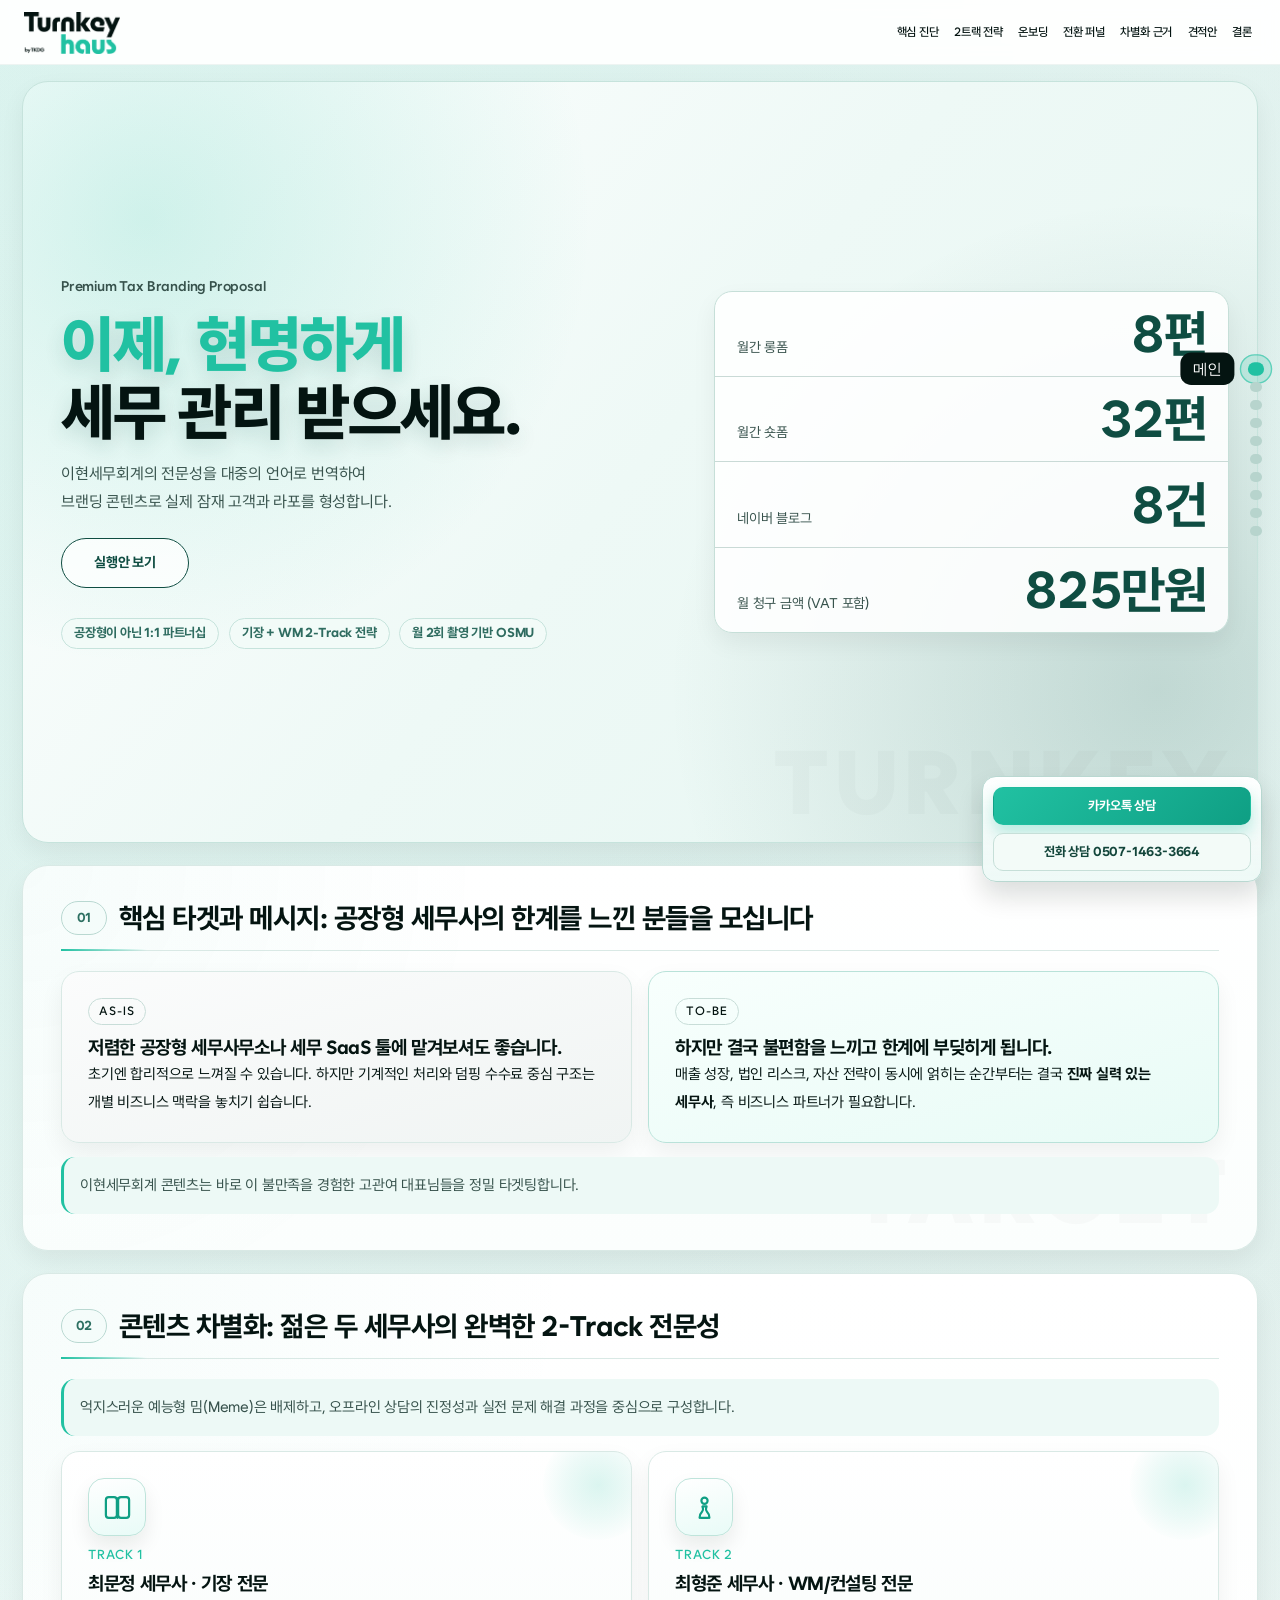
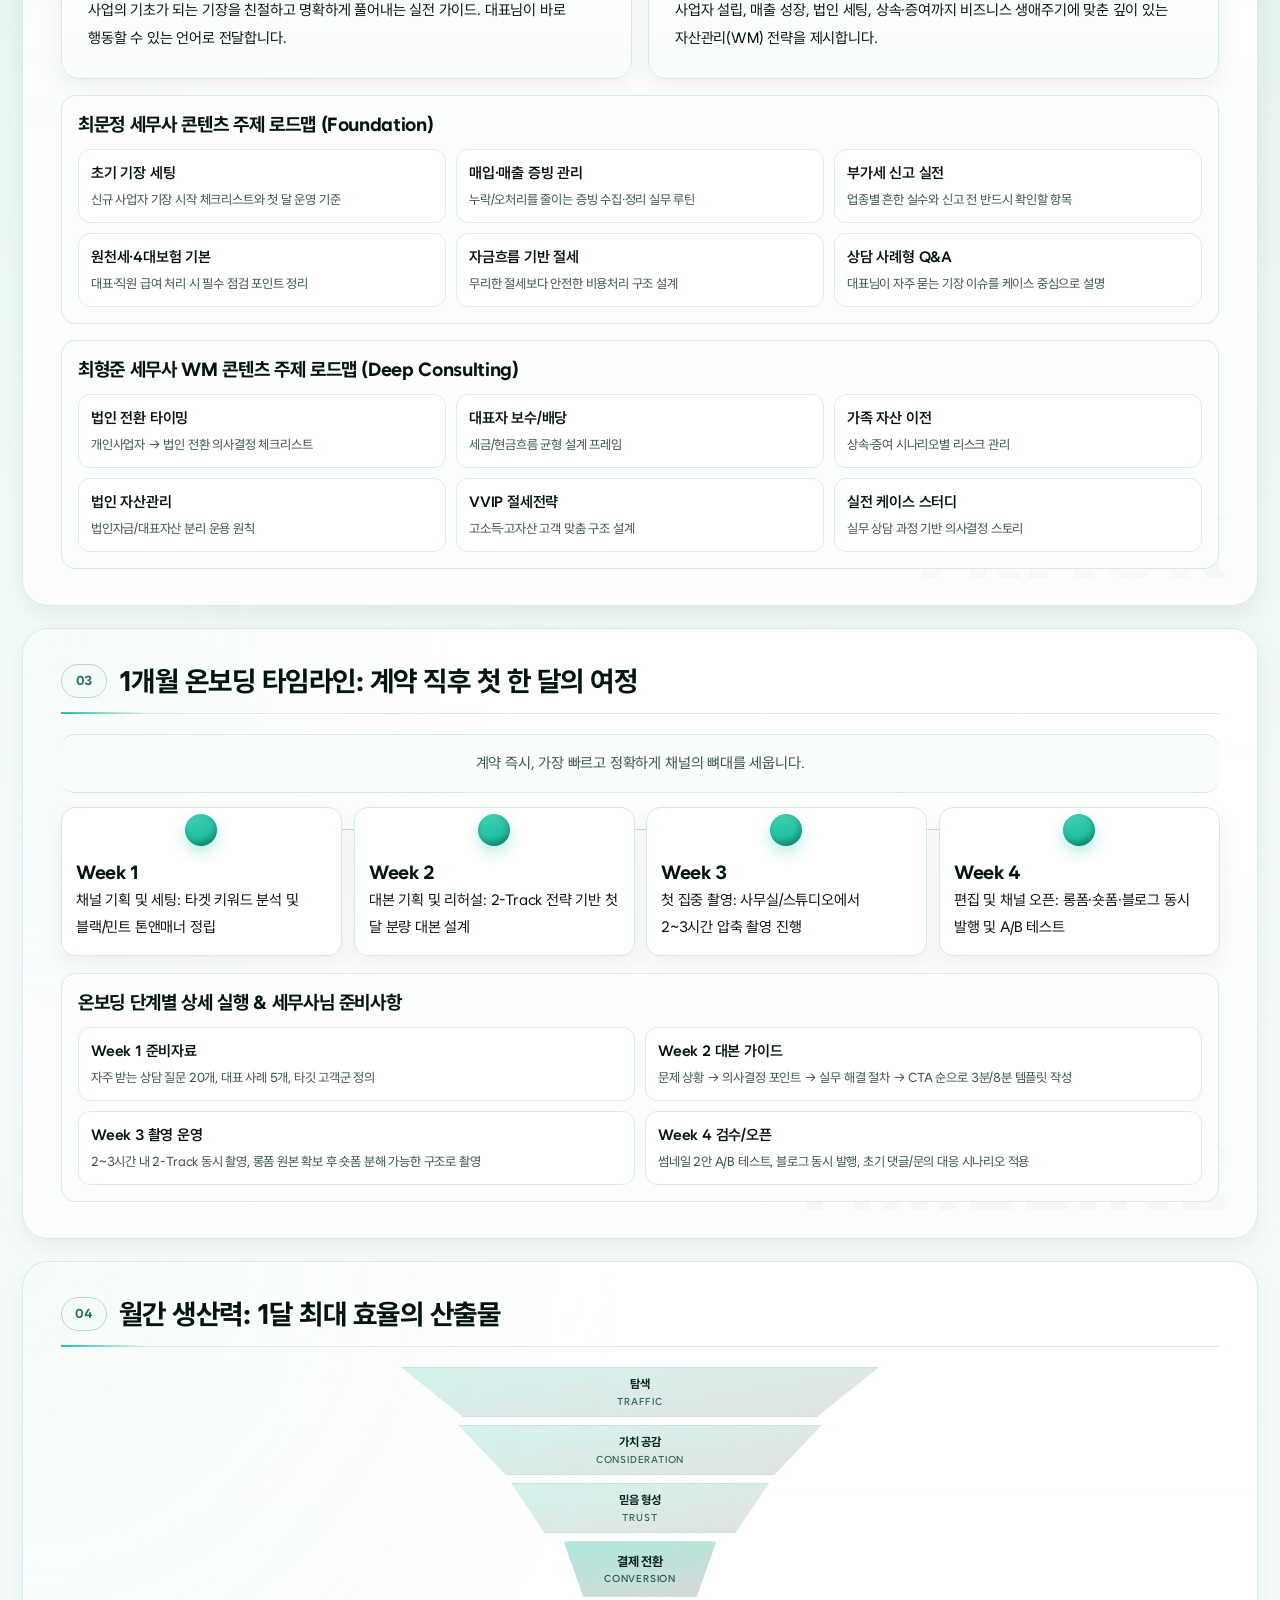
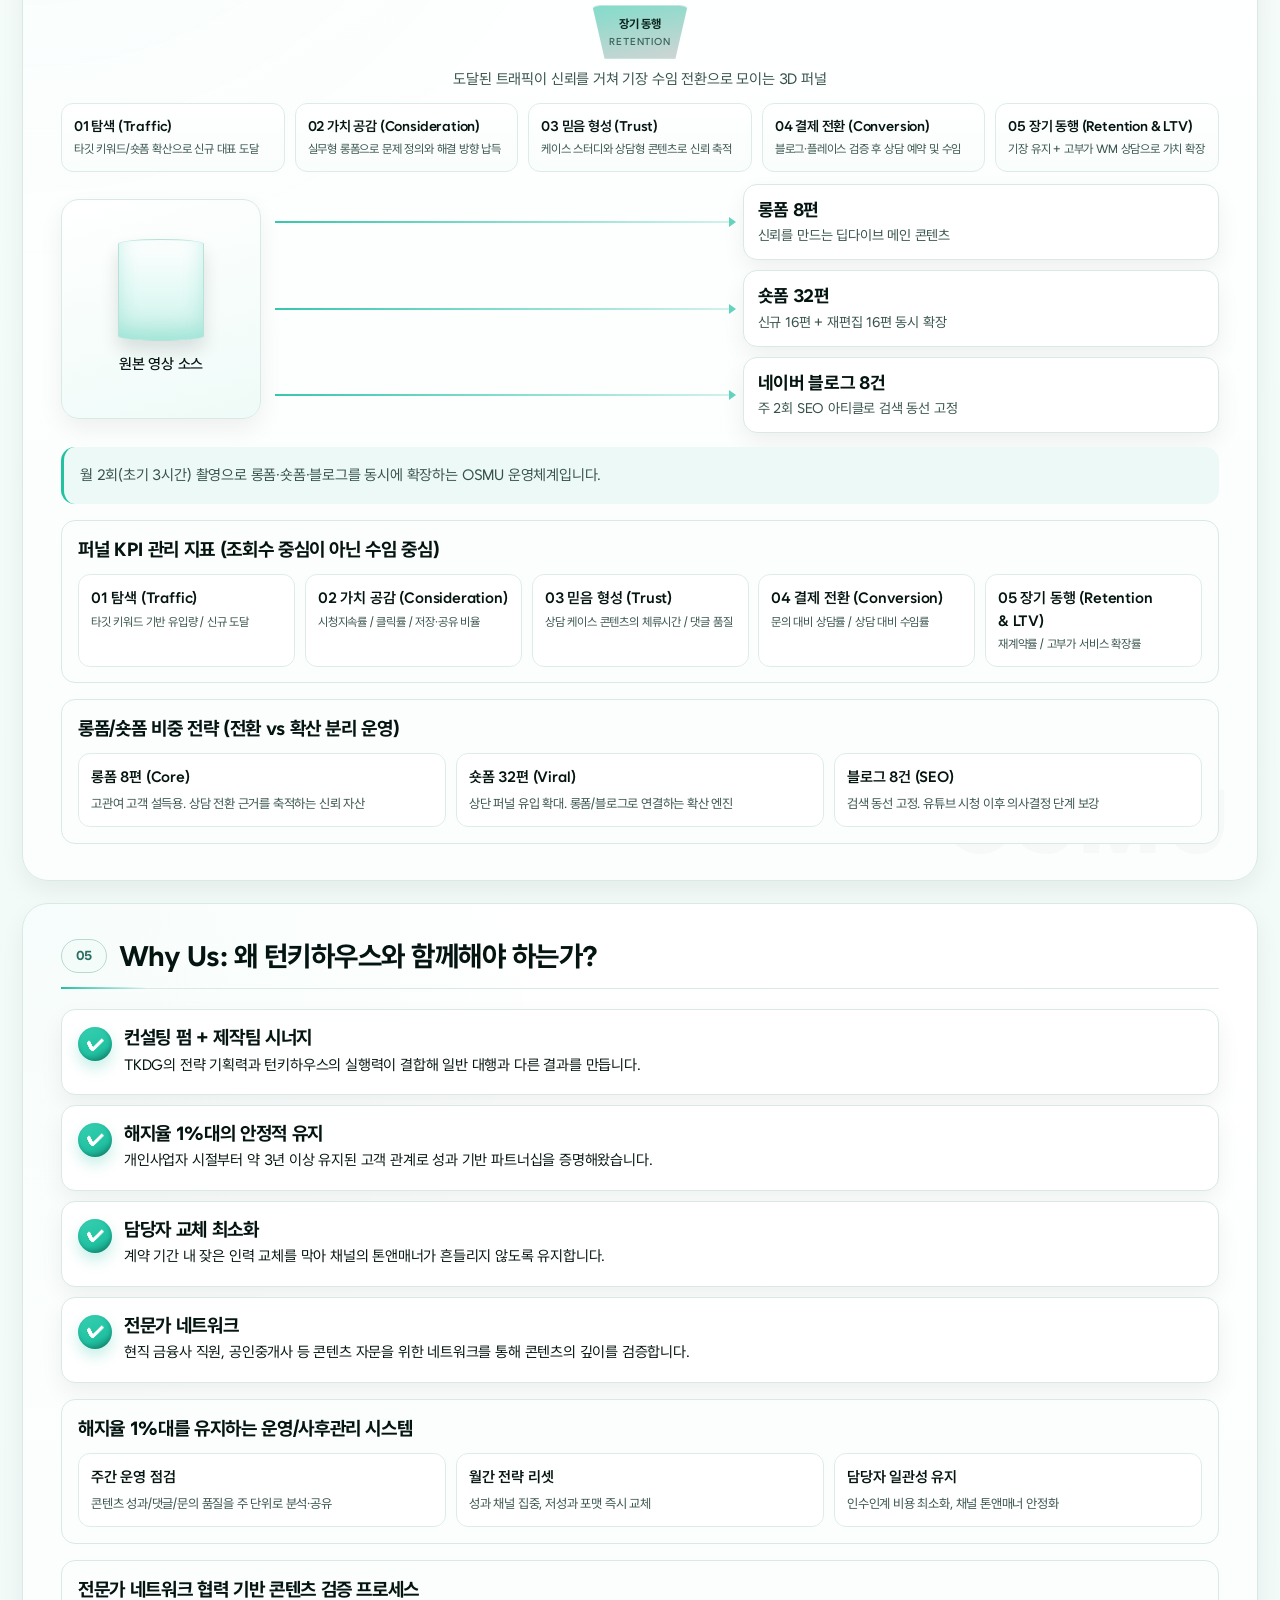
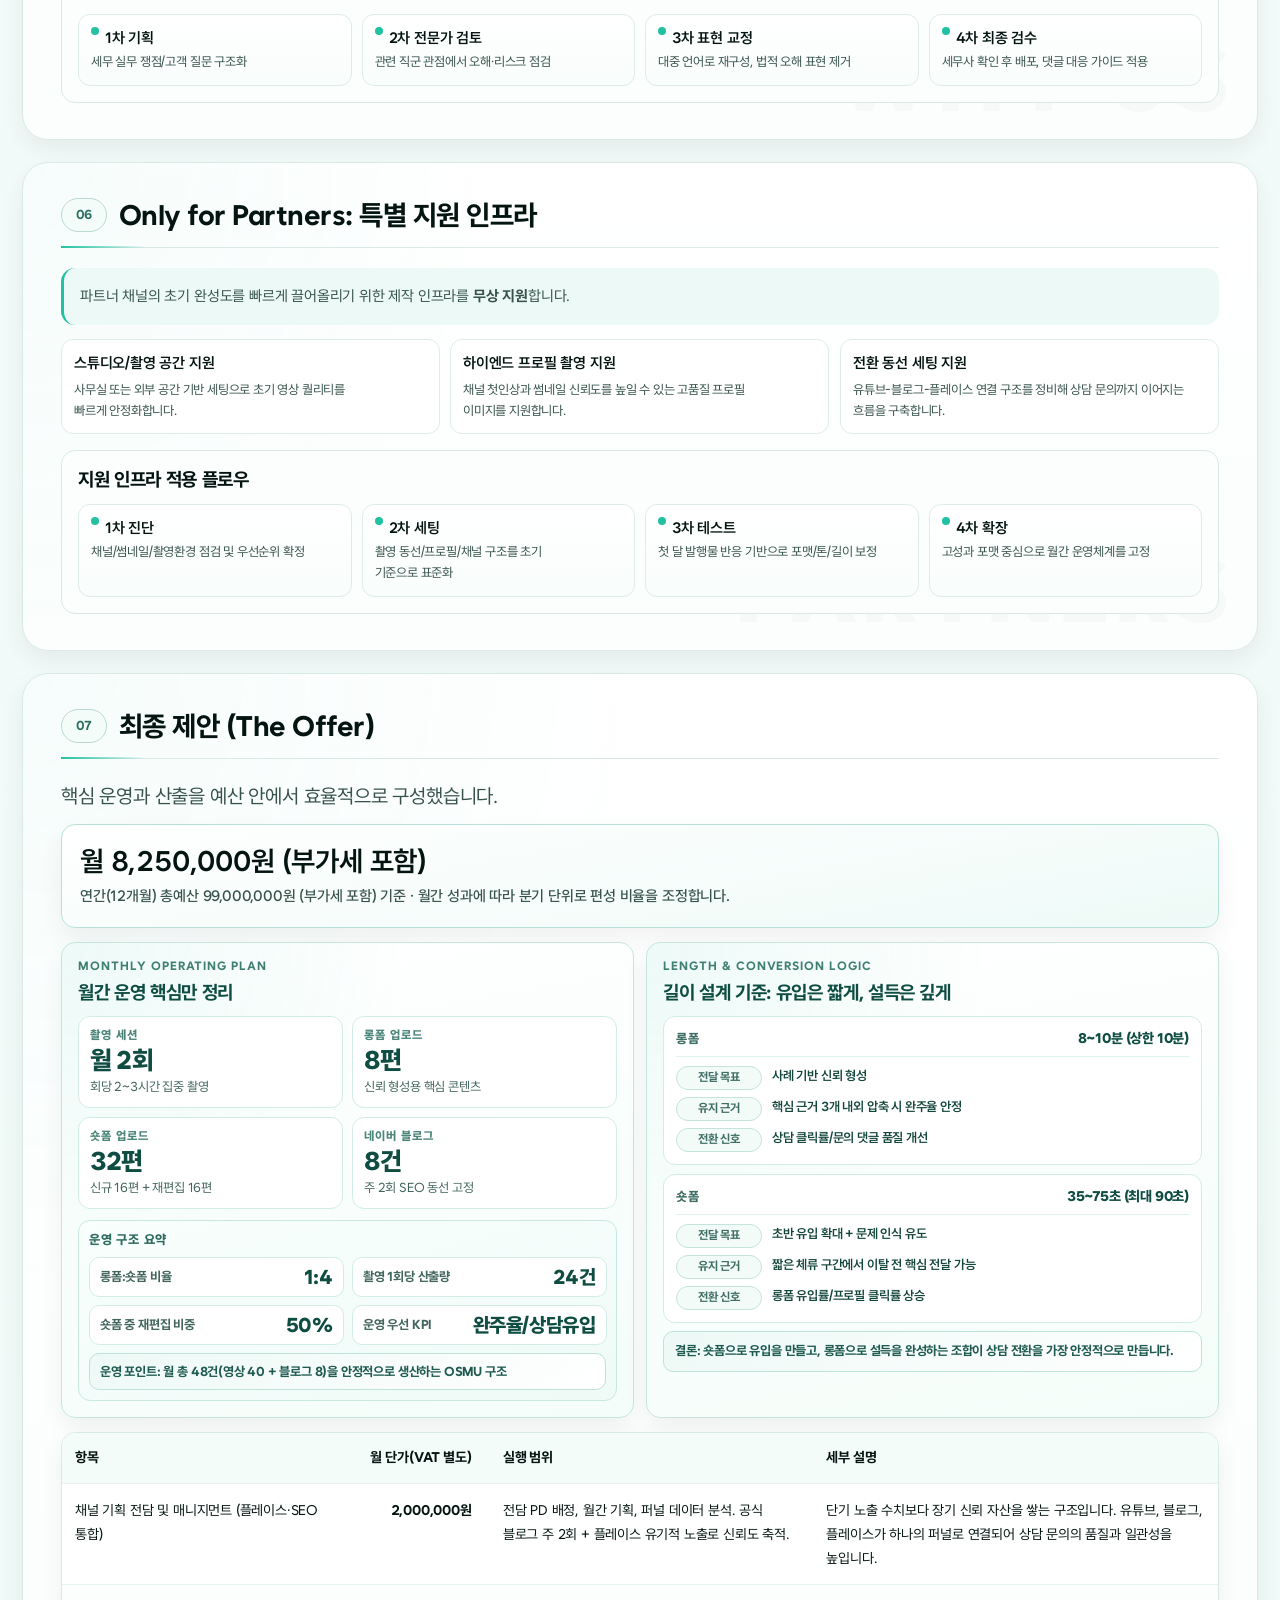
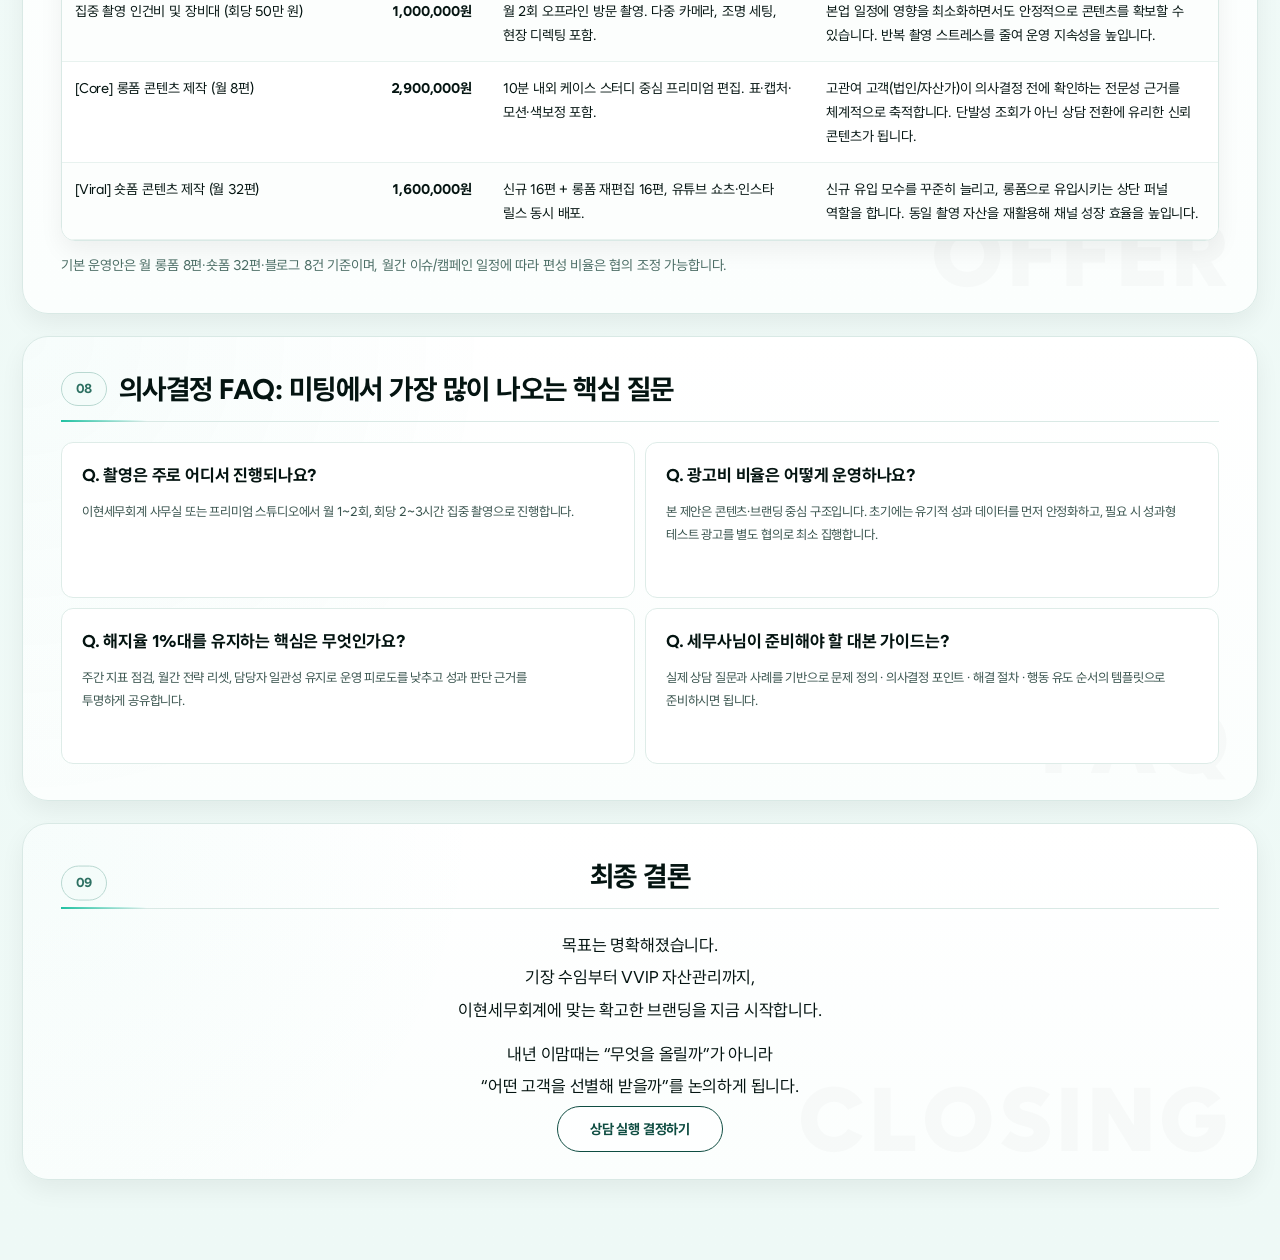
==== commit 19201e19: "Add files via upload" ====
--- a/leehyun-action-homepage/index.html
+++ b/leehyun-action-homepage/index.html
@@ -3,7 +3,7 @@
   <head>
     <meta charset="UTF-8" />
     <meta name="viewport" content="width=device-width, initial-scale=1.0" />
-    <meta name="build-id" content="lhtax-20260306-0059" />
+    <meta name="build-id" content="lhtax-20260306-0235" />
     <title>이현세무회계 프리미엄 브랜딩 제안서 | Turnkey haus</title>
     <meta
       name="description"
@@ -33,8 +33,8 @@
       as="image"
       type="image/png"
     />
-    <link rel="stylesheet" href="./styles.css?v=20260306-0059" />
-    <link rel="stylesheet" href="./template-core.css?v=20260306-0059" />
+    <link rel="stylesheet" href="./styles.css?v=20260306-0235" />
+    <link rel="stylesheet" href="./template-core.css?v=20260306-0235" />
   </head>
   <body>
     <div class="scroll-progress" aria-hidden="true">
@@ -62,14 +62,12 @@
         <span></span>
       </button>
       <nav class="top-nav__menu" id="topMenu">
-        <a href="#s1">타겟</a>
-        <a href="#s2">2트랙</a>
+        <a href="#s1">핵심 진단</a>
+        <a href="#s2">2트랙 전략</a>
         <a href="#s3">온보딩</a>
-        <a href="#s4">퍼널</a>
-        <a href="#s5">왜 우리</a>
-        <a href="#s6">파트너</a>
-        <a href="#s7">견적</a>
-        <a href="#s8">FAQ</a>
+        <a href="#s4">전환 퍼널</a>
+        <a href="#s5">차별화 근거</a>
+        <a href="#s7">견적안</a>
         <a href="#s9">결론</a>
       </nav>
     </header>
@@ -81,7 +79,7 @@
         id="hero"
         class="section hero reveal"
         data-mark="TURNKEY"
-        data-step="00"
+       
         data-nav="메인"
       >
         <div class="hero-grid">
@@ -128,7 +126,7 @@
         id="s1"
         class="section reveal"
         data-mark="TARGET"
-        data-step="01"
+       
         data-nav="타겟"
       >
         <header class="section-head">
@@ -167,7 +165,7 @@
         id="s2"
         class="section reveal"
         data-mark="TRACK"
-        data-step="02"
+       
         data-nav="2트랙"
       >
         <header class="section-head">
@@ -290,7 +288,7 @@
         id="s3"
         class="section reveal"
         data-mark="TIMELINE"
-        data-step="03"
+       
         data-nav="온보딩"
       >
         <header class="section-head">
@@ -357,7 +355,7 @@
         id="s4"
         class="section reveal"
         data-mark="OSMU"
-        data-step="04"
+       
         data-nav="퍼널"
       >
         <header class="section-head">
@@ -477,7 +475,7 @@
         id="s5"
         class="section reveal"
         data-mark="WHY US"
-        data-step="05"
+       
         data-nav="왜 우리"
       >
         <header class="section-head">
@@ -564,7 +562,7 @@
         id="s6"
         class="section reveal"
         data-mark="PARTNERS"
-        data-step="06"
+       
         data-nav="파트너"
       >
         <header class="section-head">
@@ -607,7 +605,7 @@
         id="s7"
         class="section section--offer reveal"
         data-mark="OFFER"
-        data-step="07"
+       
         data-nav="견적"
       >
         <header class="section-head">
@@ -726,51 +724,51 @@
             </thead>
             <tbody>
               <tr>
-                <td>채널 기획 전담 및 매니지먼트 (플레이스·SEO 통합)</td>
-                <td><span class="cell-money">2,000,000원</span></td>
-                <td>
+                <td data-label="항목">채널 기획 전담 및 매니지먼트 (플레이스·SEO 통합)</td>
+                <td data-label="월 단가(VAT 별도)"><span class="cell-money">2,000,000원</span></td>
+                <td data-label="실행 범위">
                   전담 PD 배정, 월간 기획, 퍼널 데이터 분석. 공식 블로그 주 2회
                   + 플레이스 유기적 노출로 신뢰도 축적.
                 </td>
-                <td>
+                <td data-label="세부 설명">
                   단기 노출 수치보다 장기 신뢰 자산을 쌓는 구조입니다. 유튜브,
                   블로그, 플레이스가 하나의 퍼널로 연결되어 상담 문의의 품질과
                   일관성을 높입니다.
                 </td>
               </tr>
               <tr>
-                <td>집중 촬영 인건비 및 장비대 (회당 50만 원)</td>
-                <td><span class="cell-money">1,000,000원</span></td>
-                <td>
+                <td data-label="항목">집중 촬영 인건비 및 장비대 (회당 50만 원)</td>
+                <td data-label="월 단가(VAT 별도)"><span class="cell-money">1,000,000원</span></td>
+                <td data-label="실행 범위">
                   월 2회 오프라인 방문 촬영. 다중 카메라, 조명 세팅, 현장
                   디렉팅 포함.
                 </td>
-                <td>
+                <td data-label="세부 설명">
                   본업 일정에 영향을 최소화하면서도 안정적으로 콘텐츠를 확보할
                   수 있습니다. 반복 촬영 스트레스를 줄여 운영 지속성을 높입니다.
                 </td>
               </tr>
               <tr>
-                <td>[Core] 롱폼 콘텐츠 제작 (월 8편)</td>
-                <td><span class="cell-money">2,900,000원</span></td>
-                <td>
+                <td data-label="항목">[Core] 롱폼 콘텐츠 제작 (월 8편)</td>
+                <td data-label="월 단가(VAT 별도)"><span class="cell-money">2,900,000원</span></td>
+                <td data-label="실행 범위">
                   10분 내외 케이스 스터디 중심 프리미엄 편집. 표·캡처·모션·색보정
                   포함.
                 </td>
-                <td>
+                <td data-label="세부 설명">
                   고관여 고객(법인/자산가)이 의사결정 전에 확인하는 전문성
                   근거를 체계적으로 축적합니다. 단발성 조회가 아닌 상담 전환에
                   유리한 신뢰 콘텐츠가 됩니다.
                 </td>
               </tr>
               <tr>
-                <td>[Viral] 숏폼 콘텐츠 제작 (월 32편)</td>
-                <td><span class="cell-money">1,600,000원</span></td>
-                <td>
+                <td data-label="항목">[Viral] 숏폼 콘텐츠 제작 (월 32편)</td>
+                <td data-label="월 단가(VAT 별도)"><span class="cell-money">1,600,000원</span></td>
+                <td data-label="실행 범위">
                   신규 16편 + 롱폼 재편집 16편, 유튜브 쇼츠·인스타 릴스 동시
                   배포.
                 </td>
-                <td>
+                <td data-label="세부 설명">
                   신규 유입 모수를 꾸준히 늘리고, 롱폼으로 유입시키는 상단 퍼널
                   역할을 합니다. 동일 촬영 자산을 재활용해 채널 성장 효율을
                   높입니다.
@@ -790,7 +788,7 @@
         id="s8"
         class="section reveal"
         data-mark="FAQ"
-        data-step="08"
+       
         data-nav="FAQ"
       >
         <header class="section-head">
@@ -834,7 +832,7 @@
         id="s9"
         class="section reveal section--closing"
         data-mark="CLOSING"
-        data-step="09"
+       
         data-nav="결론"
       >
         <header class="section-head">
@@ -873,6 +871,6 @@
       </a>
     </aside>
 
-    <script src="./script.js?v=20260306-0059"></script>
+    <script src="./script.js?v=20260306-0235"></script>
   </body>
 </html>
--- a/leehyun-action-homepage/styles.css
+++ b/leehyun-action-homepage/styles.css
@@ -1702,6 +1702,11 @@
     display: none;
   }
 
+  .section--offer .offer-table {
+    min-width: 920px !important;
+    table-layout: fixed;
+  }
+
   .timeline::before {
     display: none;
   }
@@ -1906,6 +1911,75 @@
   .offer-mix__list strong {
     font-size: 18px;
   }
+
+  .section--offer .table-wrap {
+    border: 0;
+    background: transparent;
+    box-shadow: none;
+    overflow: visible;
+  }
+
+  .section--offer .offer-table,
+  .section--offer .offer-table colgroup,
+  .section--offer .offer-table thead {
+    display: none;
+  }
+
+  .section--offer .offer-table,
+  .section--offer .offer-table tbody,
+  .section--offer .offer-table tr,
+  .section--offer .offer-table td {
+    display: block;
+    width: 100%;
+  }
+
+  .section--offer .offer-table tbody {
+    display: grid;
+    gap: 10px;
+  }
+
+  .section--offer .offer-table tr {
+    border: 1px solid #d4ebe5;
+    border-radius: 14px;
+    background: #ffffff;
+    overflow: hidden;
+  }
+
+  .section--offer .offer-table td {
+    display: grid;
+    grid-template-columns: 108px minmax(0, 1fr);
+    gap: 10px;
+    padding: 10px 12px;
+    border-bottom: 1px solid #e8f2ef;
+    font-size: 14px;
+    line-height: 1.55;
+    word-break: keep-all;
+  }
+
+  .section--offer .offer-table td:last-child {
+    border-bottom: 0;
+  }
+
+  .section--offer .offer-table td::before {
+    content: attr(data-label);
+    color: #3f6e64;
+    font-size: 12px;
+    line-height: 1.4;
+    font-weight: 700;
+  }
+
+  .section--offer .offer-table td:nth-child(2) {
+    text-align: left;
+    white-space: normal;
+    padding-right: 12px;
+  }
+
+  .section--offer .offer-table td .cell-money {
+    display: block;
+    white-space: normal;
+    font-size: 19px;
+    line-height: 1.3;
+  }
 }
 
 @media (prefers-reduced-motion: reduce) {
--- a/leehyun-action-homepage/template-core.css
+++ b/leehyun-action-homepage/template-core.css
@@ -100,9 +100,10 @@
 
 .top-nav__menu {
   display: flex;
-  justify-content: center;
-  gap: 16px;
+  justify-content: flex-end;
+  gap: clamp(12px, 1.2vw, 20px);
   align-items: center;
+  padding-right: 4px;
 }
 
 .top-nav__menu a {
@@ -698,9 +699,19 @@
     display: none;
   }
 
-  .trend-table,
+  .table-wrap {
+    overflow-x: auto;
+    -webkit-overflow-scrolling: touch;
+    overscroll-behavior-x: contain;
+  }
+
+  .trend-table {
+    min-width: 760px;
+    table-layout: auto;
+  }
+
   .offer-table {
-    min-width: 0;
+    min-width: 920px;
     table-layout: fixed;
   }
 
@@ -814,6 +825,86 @@
     padding: 8px 9px;
   }
 
+  .table-wrap {
+    overflow-x: auto;
+    -webkit-overflow-scrolling: touch;
+    overscroll-behavior-x: contain;
+  }
+
+  .trend-table {
+    min-width: 640px;
+    table-layout: auto;
+  }
+
+  .section--offer .table-wrap {
+    border: 0;
+    background: transparent;
+    box-shadow: none;
+    overflow: visible;
+  }
+
+  .section--offer .offer-table colgroup,
+  .section--offer .offer-table thead {
+    display: none;
+  }
+
+  .section--offer .offer-table,
+  .section--offer .offer-table tbody,
+  .section--offer .offer-table tr,
+  .section--offer .offer-table td {
+    display: block;
+    width: 100%;
+  }
+
+  .section--offer .offer-table tbody {
+    display: grid;
+    gap: 10px;
+  }
+
+  .section--offer .offer-table tr {
+    border: 1px solid #d4ebe5;
+    border-radius: 14px;
+    background: #ffffff;
+    overflow: hidden;
+  }
+
+  .section--offer .offer-table td {
+    display: grid;
+    grid-template-columns: 104px minmax(0, 1fr);
+    gap: 10px;
+    padding: 10px 12px;
+    border-bottom: 1px solid #e8f2ef;
+    font-size: 14px;
+    line-height: 1.55;
+    word-break: keep-all;
+    overflow-wrap: anywhere;
+  }
+
+  .section--offer .offer-table td:last-child {
+    border-bottom: 0;
+  }
+
+  .section--offer .offer-table td::before {
+    content: attr(data-label);
+    color: #3f6e64;
+    font-size: 12px;
+    line-height: 1.4;
+    font-weight: 700;
+  }
+
+  .section--offer .offer-table td:nth-child(2) {
+    text-align: left;
+    white-space: normal;
+    padding-right: 12px;
+  }
+
+  .section--offer .offer-table td .cell-money {
+    display: block;
+    white-space: normal;
+    font-size: 19px;
+    line-height: 1.3;
+  }
+
   .hero::before {
     animation-duration: 18s;
     opacity: 0.45;
